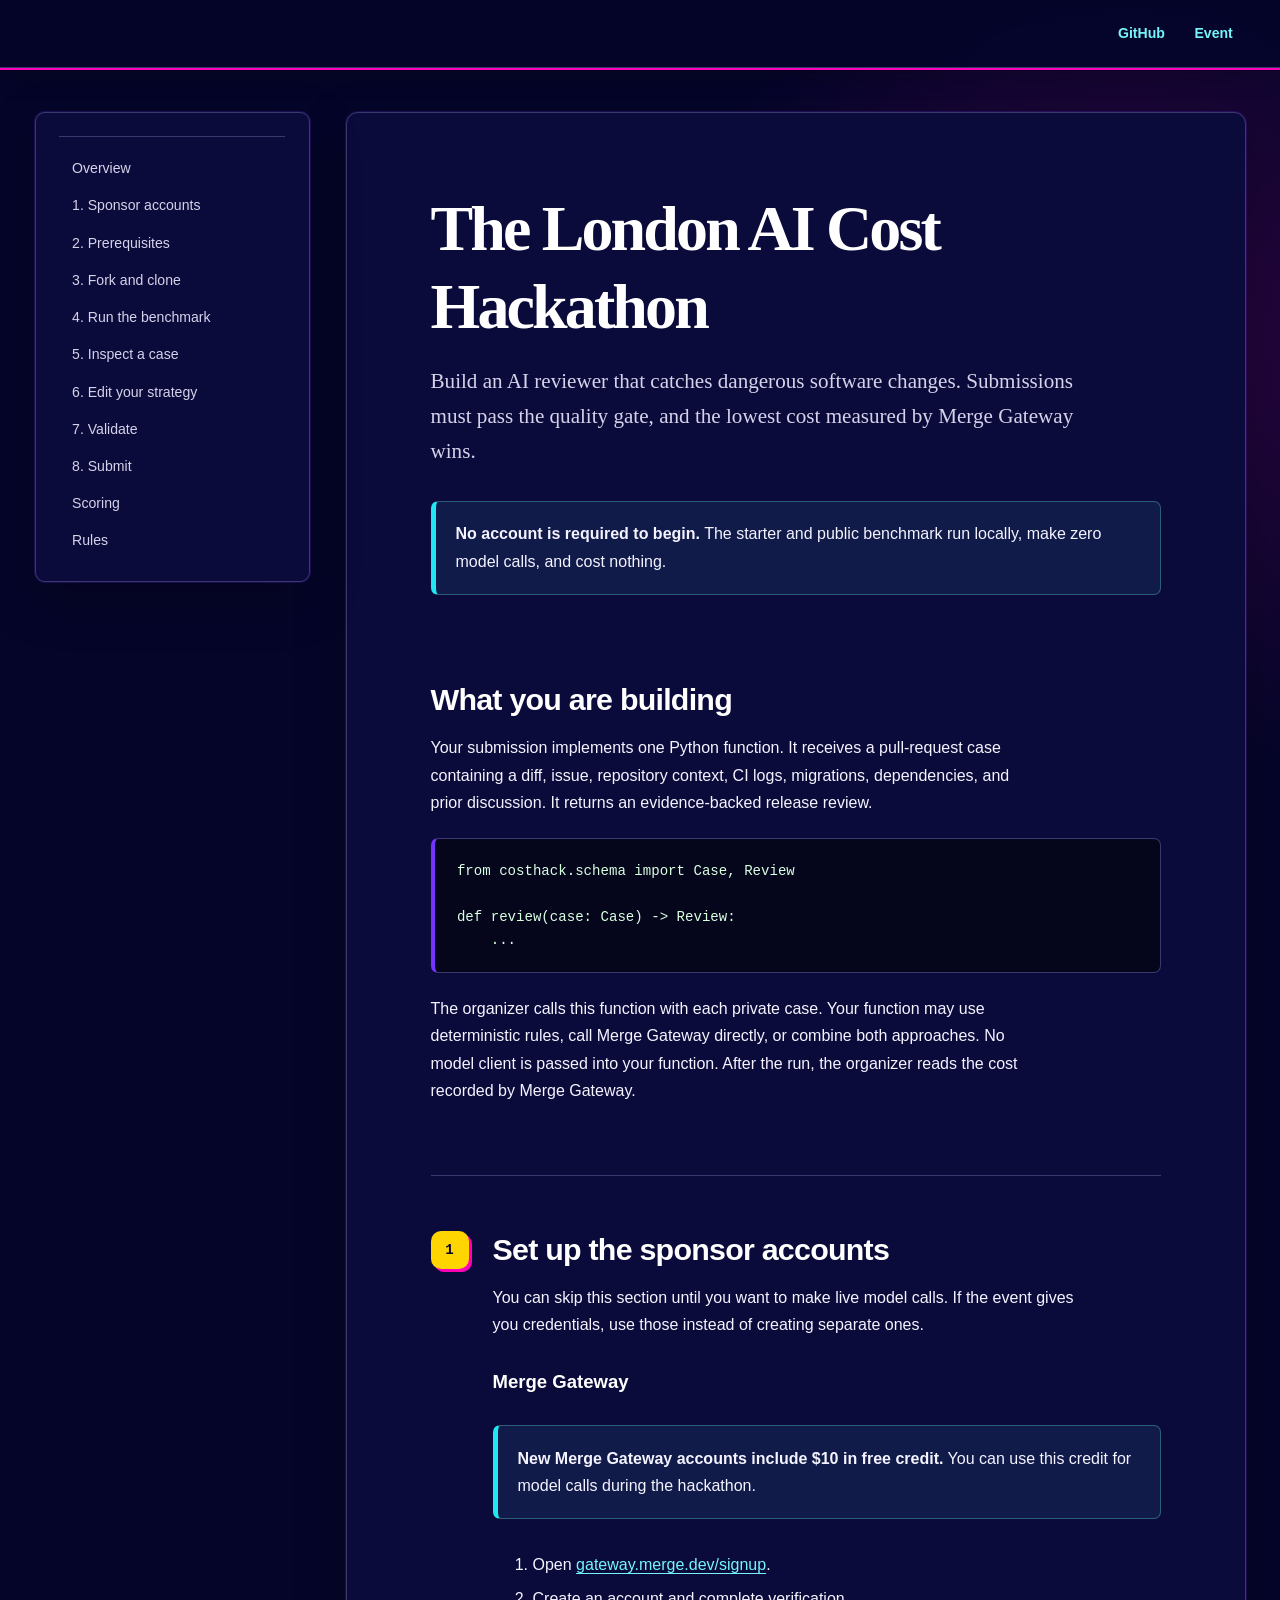
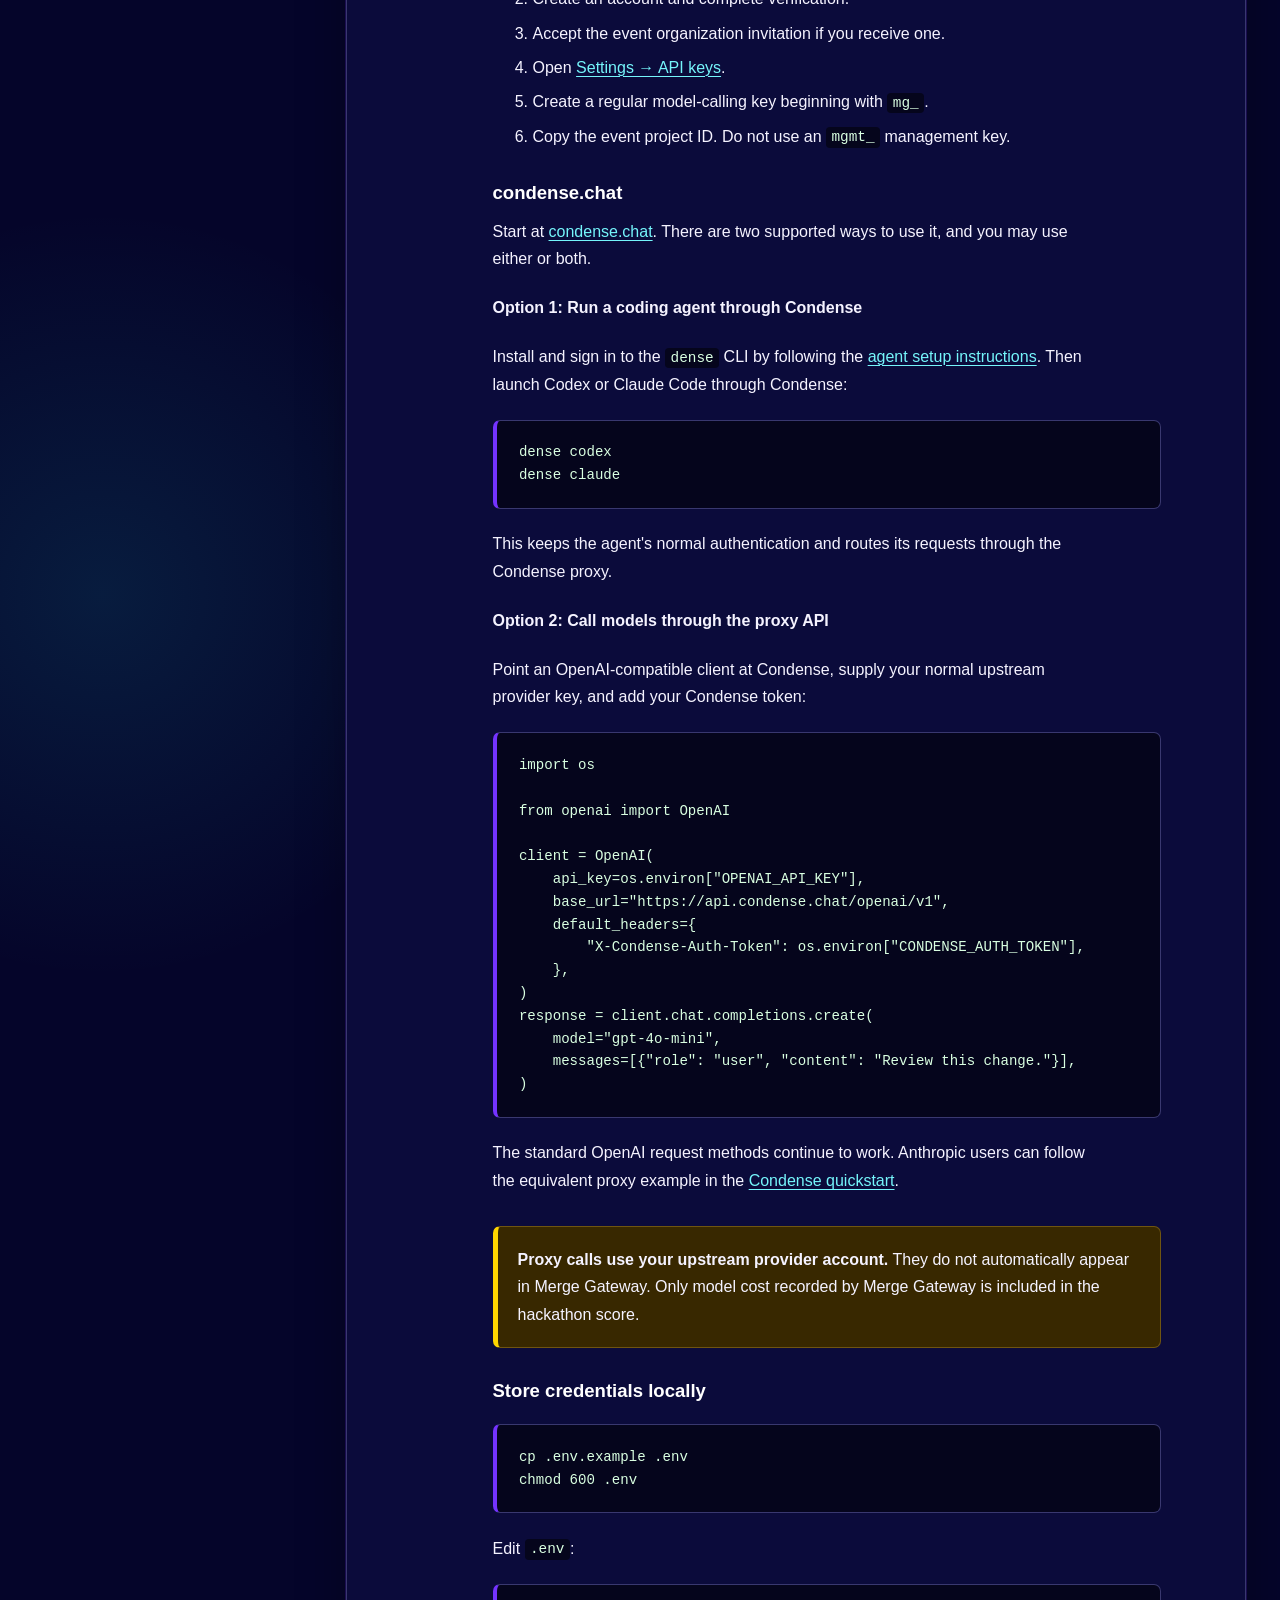
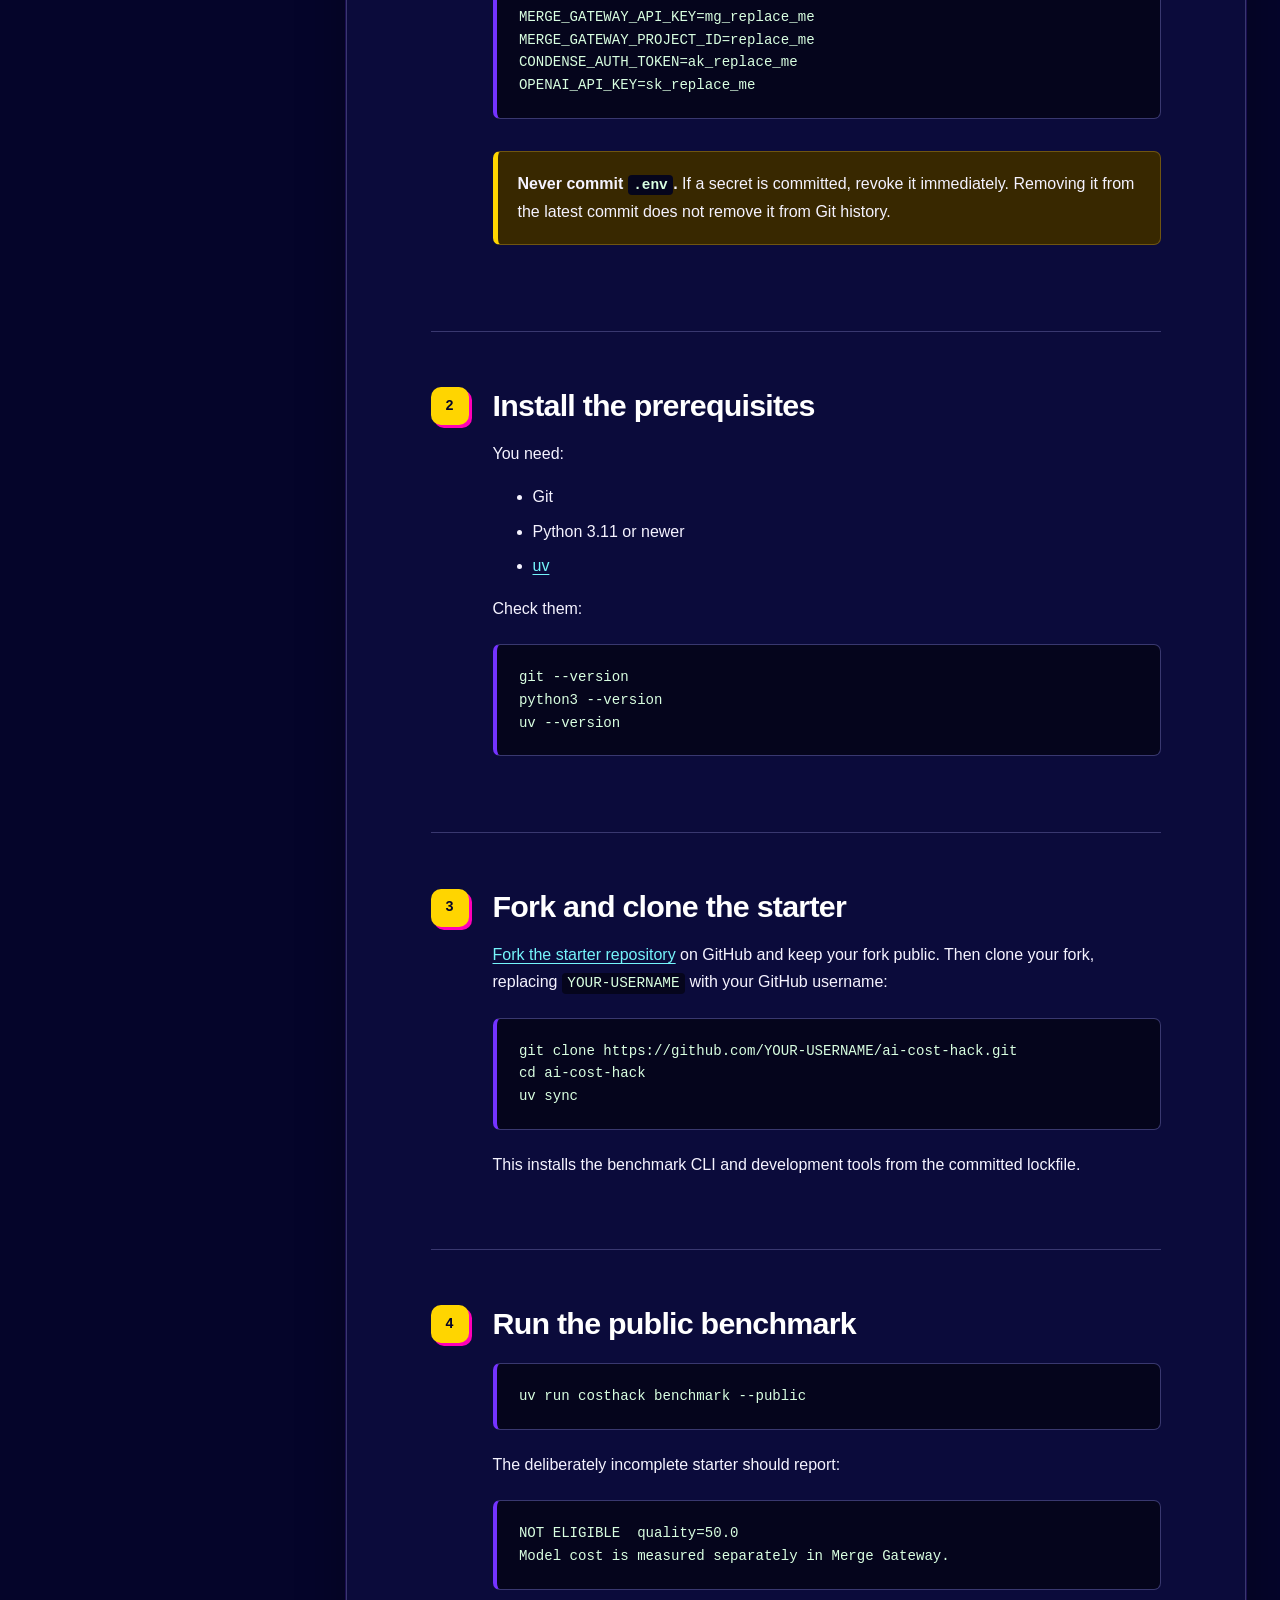
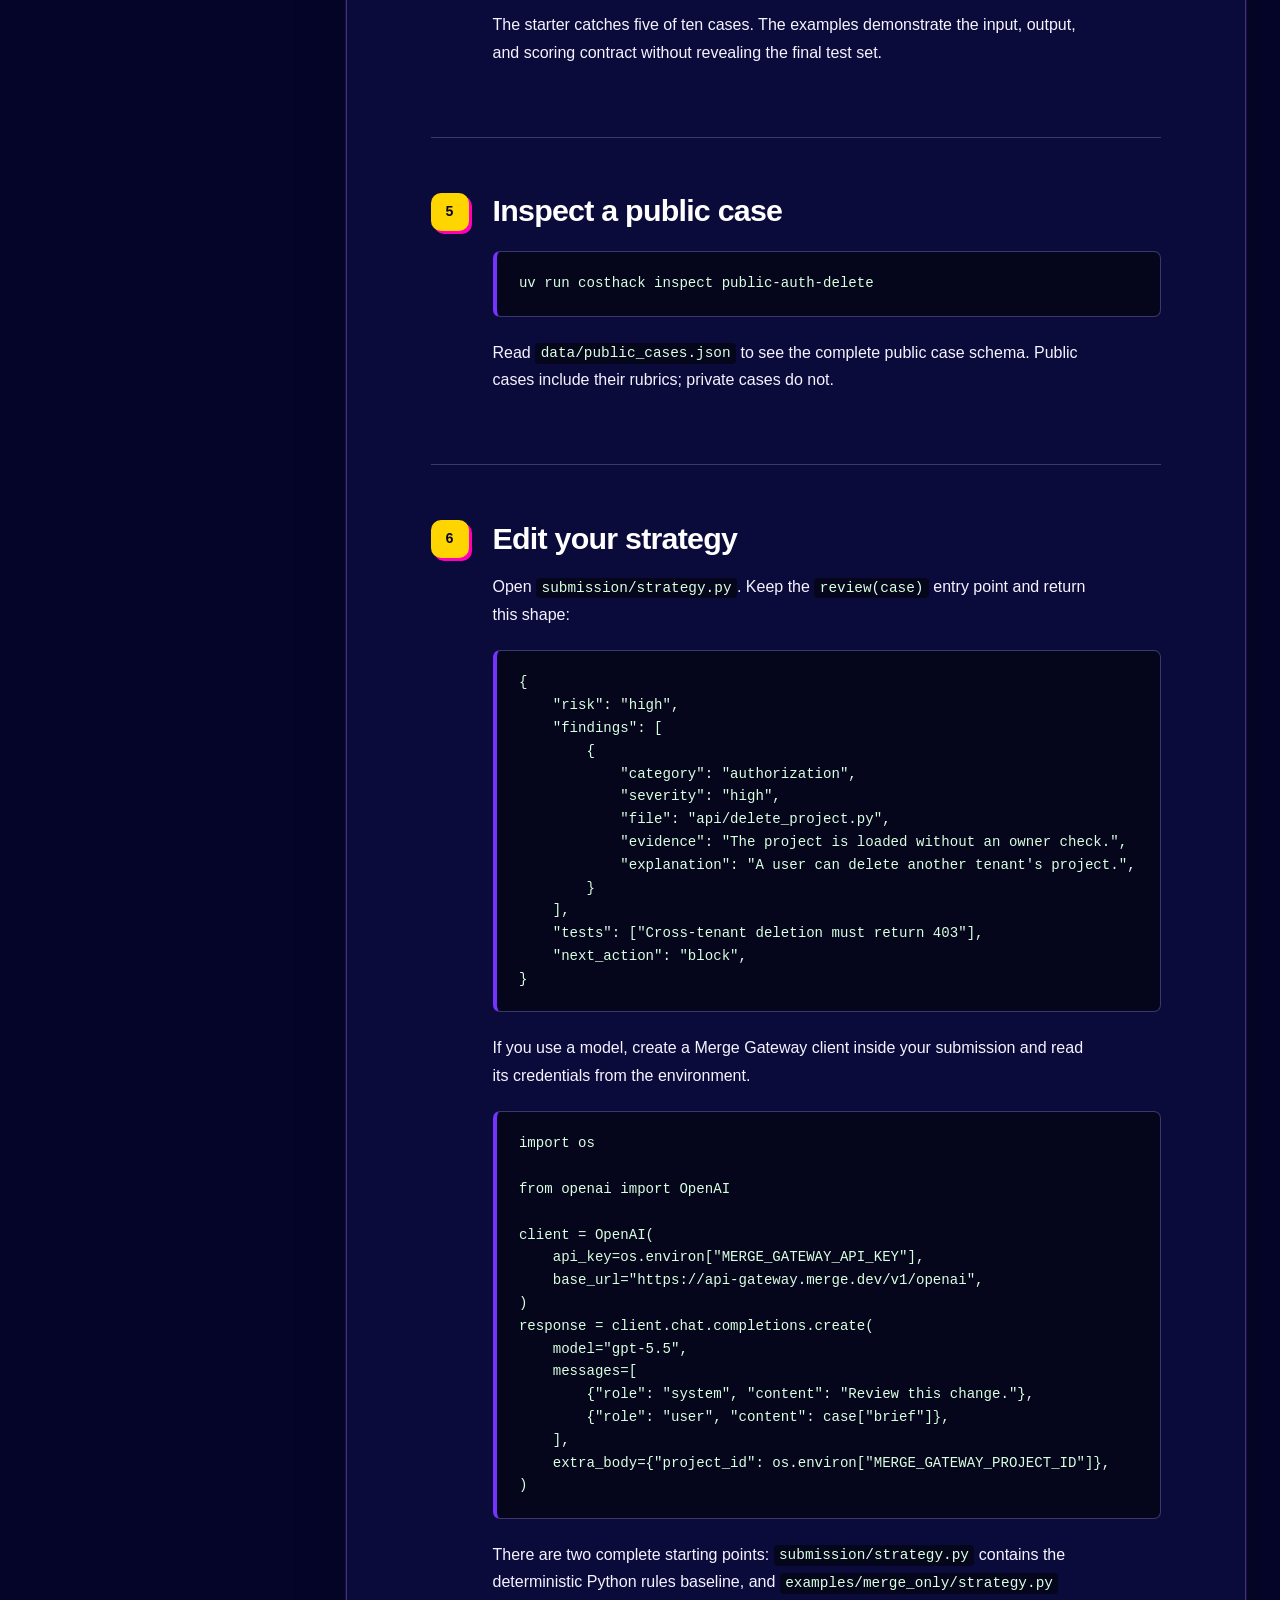
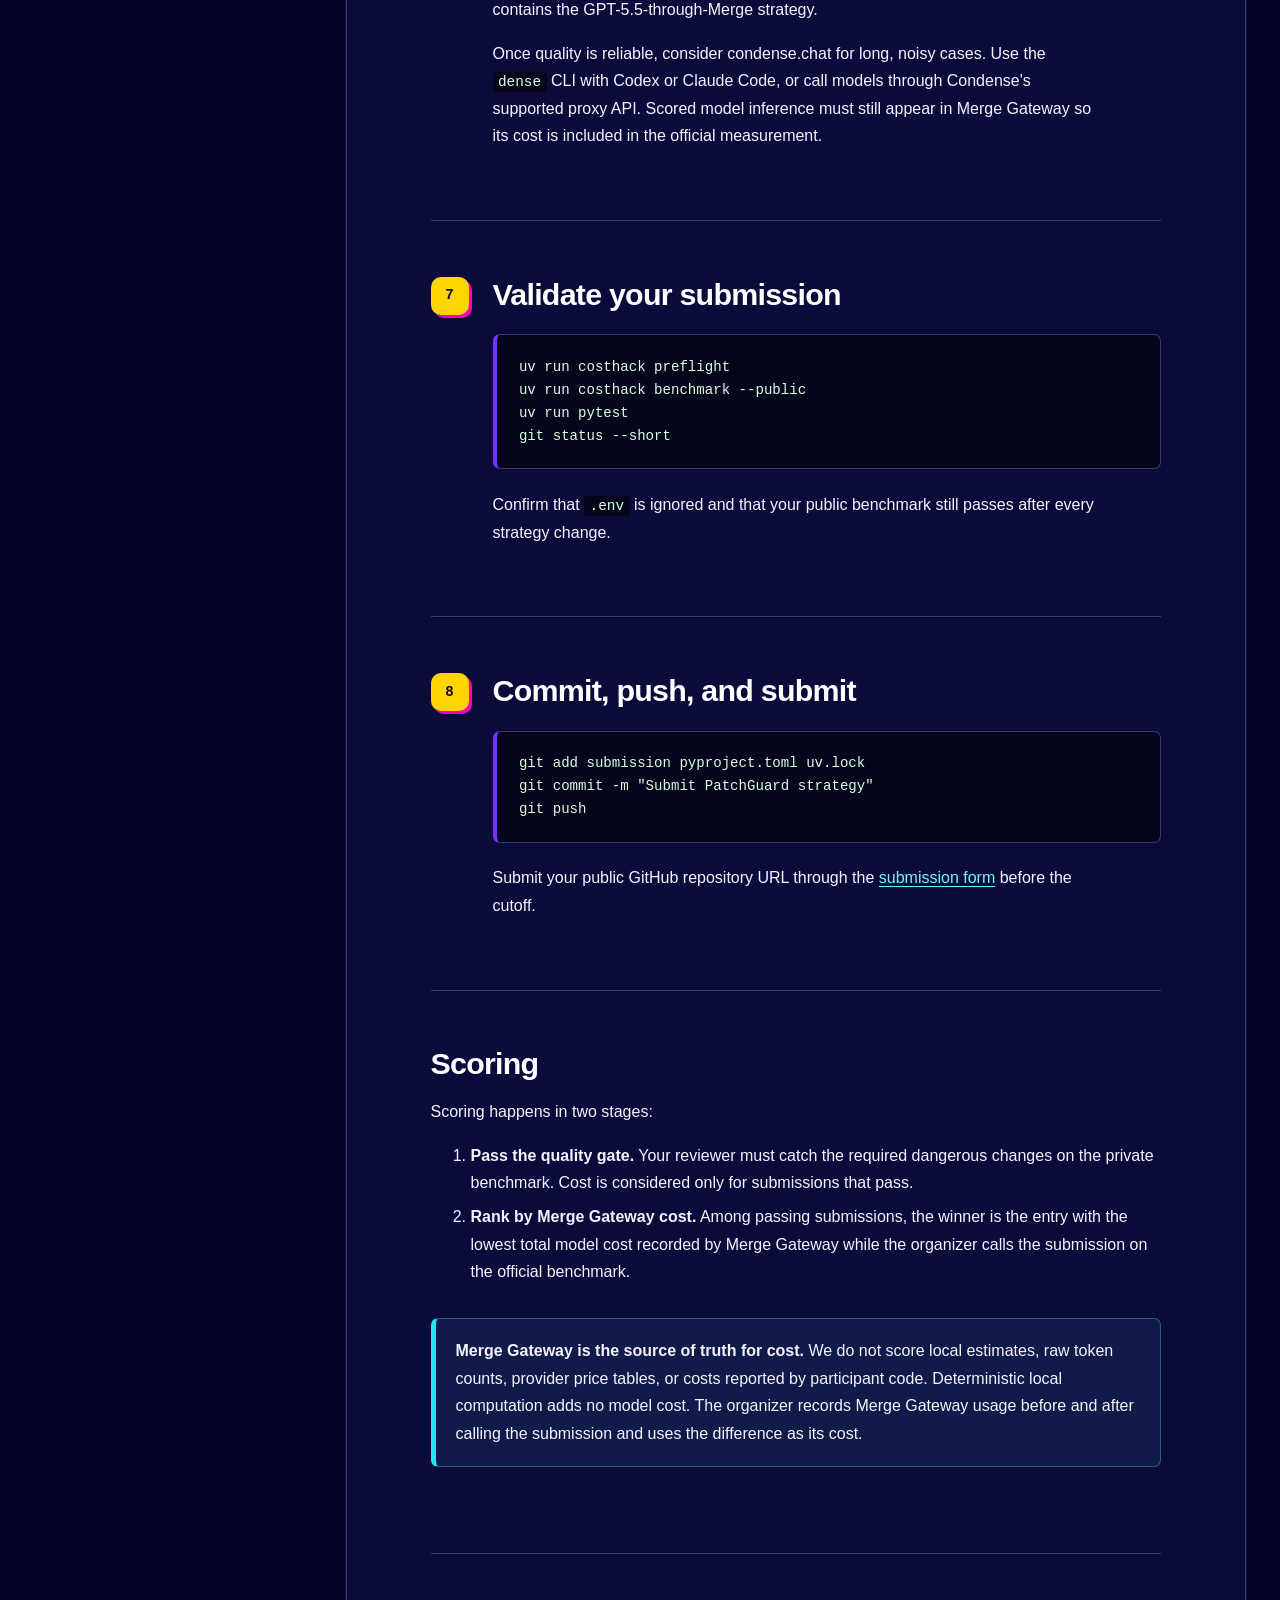
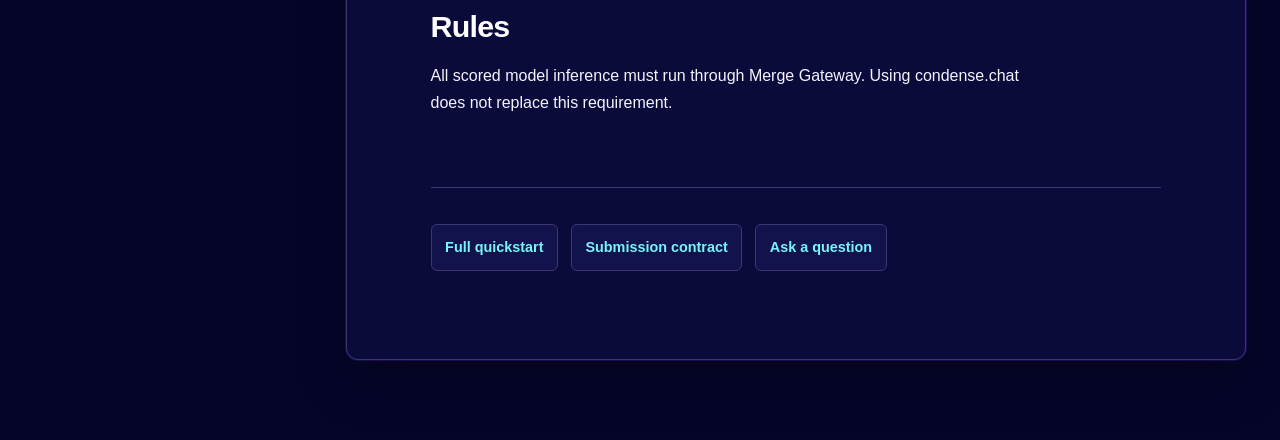
==== site/index.html @ 1b19334d "Document supported Condense proxy options" ====
<!doctype html>
<html lang="en">
  <head>
    <meta charset="utf-8" />
    <meta name="viewport" content="width=device-width, initial-scale=1" />
    <meta
      name="description"
      content="Instructions and scoring for the London AI Cost Hackathon."
    />
    <title>The London AI Cost Hackathon</title>
    <link rel="stylesheet" href="styles.css" />
  </head>
  <body>
    <a class="skip-link" href="#content">Skip to content</a>

    <header class="site-header">
      <nav aria-label="External links">
        <a href="https://github.com/kaashif/ai-cost-hack">GitHub</a>
        <a href="https://luma.com/i29x7bkv">Event</a>
      </nav>
    </header>

    <div class="docs-layout" id="top">
      <aside class="sidebar">
        <nav aria-label="Guide sections">
          <a href="#overview">Overview</a>
          <a href="#accounts">1. Sponsor accounts</a>
          <a href="#prerequisites">2. Prerequisites</a>
          <a href="#clone">3. Fork and clone</a>
          <a href="#benchmark">4. Run the benchmark</a>
          <a href="#inspect">5. Inspect a case</a>
          <a href="#strategy">6. Edit your strategy</a>
          <a href="#validate">7. Validate</a>
          <a href="#submit">8. Submit</a>
          <a href="#scoring">Scoring</a>
          <a href="#rules">Rules</a>
        </nav>
      </aside>

      <main id="content">
        <article>
          <h1>The London AI Cost Hackathon</h1>
          <p class="lead">
            Build an AI reviewer that catches dangerous software changes. Submissions
            must pass the quality gate, and the lowest cost measured by Merge Gateway
            wins.
          </p>

          <div class="note">
            <strong>No account is required to begin.</strong>
            The starter and public benchmark run locally, make zero model calls, and cost
            nothing.
          </div>

          <section id="overview">
            <h2>What you are building</h2>
            <p>
              Your submission implements one Python function. It receives a pull-request
              case containing a diff, issue, repository context, CI logs, migrations,
              dependencies, and prior discussion. It returns an evidence-backed release
              review.
            </p>
            <pre><code>from costhack.schema import Case, Review

def review(case: Case) -&gt; Review:
    ...</code></pre>
            <p>
              The organizer calls this function with each private case. Your function
              may use deterministic rules, call Merge Gateway directly, or combine both
              approaches. No model client is passed into your function. After the run,
              the organizer reads the cost recorded by Merge Gateway.
            </p>
          </section>

          <section id="accounts" class="step">
            <span class="step-number">1</span>
            <div>
              <h2>Set up the sponsor accounts</h2>
              <p>
                You can skip this section until you want to make live model calls. If the
                event gives you credentials, use those instead of creating separate ones.
              </p>

              <h3>Merge Gateway</h3>
              <div class="note">
                <strong>New Merge Gateway accounts include $10 in free credit.</strong>
                You can use this credit for model calls during the hackathon.
              </div>
              <ol>
                <li>
                  Open
                  <a href="https://gateway.merge.dev/signup">gateway.merge.dev/signup</a>.
                </li>
                <li>Create an account and complete verification.</li>
                <li>Accept the event organization invitation if you receive one.</li>
                <li>
                  Open
                  <a href="https://gateway.merge.dev/settings/api-keys"
                    >Settings → API keys</a
                  >.
                </li>
                <li>Create a regular model-calling key beginning with <code>mg_</code>.</li>
                <li>
                  Copy the event project ID. Do not use an <code>mgmt_</code> management
                  key.
                </li>
              </ol>

              <h3>condense.chat</h3>
              <p>
                Start at <a href="https://condense.chat/">condense.chat</a>. There are two
                supported ways to use it, and you may use either or both.
              </p>
              <h4>Option 1: Run a coding agent through Condense</h4>
              <p>
                Install and sign in to the <code>dense</code> CLI by following the
                <a href="https://condense.chat/docs/">agent setup instructions</a>. Then
                launch Codex or Claude Code through Condense:
              </p>
              <pre><code>dense codex
dense claude</code></pre>
              <p>
                This keeps the agent's normal authentication and routes its requests
                through the Condense proxy.
              </p>
              <h4>Option 2: Call models through the proxy API</h4>
              <p>
                Point an OpenAI-compatible client at Condense, supply your normal
                upstream provider key, and add your Condense token:
              </p>
              <pre><code>import os

from openai import OpenAI

client = OpenAI(
    api_key=os.environ["OPENAI_API_KEY"],
    base_url="https://api.condense.chat/openai/v1",
    default_headers={
        "X-Condense-Auth-Token": os.environ["CONDENSE_AUTH_TOKEN"],
    },
)
response = client.chat.completions.create(
    model="gpt-4o-mini",
    messages=[{"role": "user", "content": "Review this change."}],
)</code></pre>
              <p>
                The standard OpenAI request methods continue to work. Anthropic users can
                follow the equivalent proxy example in the
                <a href="https://condense.chat/docs/quickstart/">Condense quickstart</a>.
              </p>
              <div class="warning">
                <strong>Proxy calls use your upstream provider account.</strong>
                They do not automatically appear in Merge Gateway. Only model cost
                recorded by Merge Gateway is included in the hackathon score.
              </div>

              <h3>Store credentials locally</h3>
              <pre><code>cp .env.example .env
chmod 600 .env</code></pre>
              <p>Edit <code>.env</code>:</p>
              <pre><code>MERGE_GATEWAY_API_KEY=mg_replace_me
MERGE_GATEWAY_PROJECT_ID=replace_me
CONDENSE_AUTH_TOKEN=ak_replace_me
OPENAI_API_KEY=sk_replace_me</code></pre>
              <div class="warning">
                <strong>Never commit <code>.env</code>.</strong>
                If a secret is committed, revoke it immediately. Removing it from the
                latest commit does not remove it from Git history.
              </div>
            </div>
          </section>

          <section id="prerequisites" class="step">
            <span class="step-number">2</span>
            <div>
              <h2>Install the prerequisites</h2>
              <p>You need:</p>
              <ul>
                <li>Git</li>
                <li>Python 3.11 or newer</li>
                <li><a href="https://docs.astral.sh/uv/">uv</a></li>
              </ul>
              <p>Check them:</p>
              <pre><code>git --version
python3 --version
uv --version</code></pre>
            </div>
          </section>

          <section id="clone" class="step">
            <span class="step-number">3</span>
            <div>
              <h2>Fork and clone the starter</h2>
              <p>
                <a href="https://github.com/kaashif/ai-cost-hack/fork"
                  >Fork the starter repository</a
                >
                on GitHub and keep your fork public. Then clone your fork, replacing
                <code>YOUR-USERNAME</code> with your GitHub username:
              </p>
              <pre><code>git clone https://github.com/YOUR-USERNAME/ai-cost-hack.git
cd ai-cost-hack
uv sync</code></pre>
              <p>
                This installs the benchmark CLI and development tools from the committed
                lockfile.
              </p>
            </div>
          </section>

          <section id="benchmark" class="step">
            <span class="step-number">4</span>
            <div>
              <h2>Run the public benchmark</h2>
              <pre><code>uv run costhack benchmark --public</code></pre>
              <p>The deliberately incomplete starter should report:</p>
              <pre><code>NOT ELIGIBLE  quality=50.0
Model cost is measured separately in Merge Gateway.</code></pre>
              <p>
                The starter catches five of ten cases. The examples demonstrate the
                input, output, and scoring contract without revealing the final test set.
              </p>
            </div>
          </section>

          <section id="inspect" class="step">
            <span class="step-number">5</span>
            <div>
              <h2>Inspect a public case</h2>
              <pre><code>uv run costhack inspect public-auth-delete</code></pre>
              <p>
                Read <code>data/public_cases.json</code> to see the complete public case
                schema. Public cases include their rubrics; private cases do not.
              </p>
            </div>
          </section>

          <section id="strategy" class="step">
            <span class="step-number">6</span>
            <div>
              <h2>Edit your strategy</h2>
              <p>
                Open <code>submission/strategy.py</code>. Keep the
                <code>review(case)</code> entry point and return this shape:
              </p>
              <pre><code>{
    "risk": "high",
    "findings": [
        {
            "category": "authorization",
            "severity": "high",
            "file": "api/delete_project.py",
            "evidence": "The project is loaded without an owner check.",
            "explanation": "A user can delete another tenant's project.",
        }
    ],
    "tests": ["Cross-tenant deletion must return 403"],
    "next_action": "block",
}</code></pre>
              <p>
                If you use a model, create a Merge Gateway client inside your submission
                and read its credentials from the environment.
              </p>
              <pre><code>import os

from openai import OpenAI

client = OpenAI(
    api_key=os.environ["MERGE_GATEWAY_API_KEY"],
    base_url="https://api-gateway.merge.dev/v1/openai",
)
response = client.chat.completions.create(
    model="gpt-5.5",
    messages=[
        {"role": "system", "content": "Review this change."},
        {"role": "user", "content": case["brief"]},
    ],
    extra_body={"project_id": os.environ["MERGE_GATEWAY_PROJECT_ID"]},
)</code></pre>
              <p>
                There are two complete starting points:
                <code>submission/strategy.py</code> contains the deterministic Python
                rules baseline, and <code>examples/merge_only/strategy.py</code> contains
                the GPT-5.5-through-Merge strategy.
              </p>
              <p>
                Once quality is reliable, consider condense.chat for long, noisy cases.
                Use the <code>dense</code> CLI with Codex or Claude Code, or call models
                through Condense's supported proxy API. Scored model inference must still
                appear in Merge Gateway so its cost is included in the official
                measurement.
              </p>
            </div>
          </section>

          <section id="validate" class="step">
            <span class="step-number">7</span>
            <div>
              <h2>Validate your submission</h2>
              <pre><code>uv run costhack preflight
uv run costhack benchmark --public
uv run pytest
git status --short</code></pre>
              <p>
                Confirm that <code>.env</code> is ignored and that your public benchmark
                still passes after every strategy change.
              </p>
            </div>
          </section>

          <section id="submit" class="step">
            <span class="step-number">8</span>
            <div>
              <h2>Commit, push, and submit</h2>
              <pre><code>git add submission pyproject.toml uv.lock
git commit -m "Submit PatchGuard strategy"
git push</code></pre>
              <p>
                Submit your public GitHub repository URL through the
                <a href="https://forms.gle/WFibQgZeckAAnwMFA">submission form</a>
                before the cutoff.
              </p>
            </div>
          </section>

          <section id="scoring">
            <h2>Scoring</h2>
            <p>Scoring happens in two stages:</p>
            <ol>
              <li>
                <strong>Pass the quality gate.</strong> Your reviewer must catch the
                required dangerous changes on the private benchmark. Cost is considered
                only for submissions that pass.
              </li>
              <li>
                <strong>Rank by Merge Gateway cost.</strong> Among passing submissions,
                the winner is the entry with the lowest total model cost recorded by
                Merge Gateway while the organizer calls the submission on the official
                benchmark.
              </li>
            </ol>
            <div class="note">
              <strong>Merge Gateway is the source of truth for cost.</strong>
              We do not score local estimates, raw token counts, provider price tables,
              or costs reported by participant code. Deterministic local computation
              adds no model cost. The organizer records Merge Gateway usage before and
              after calling the submission and uses the difference as its cost.
            </div>
          </section>

          <section id="rules">
            <h2>Rules</h2>
            <p>
              All scored model inference must run through Merge Gateway. Using
              condense.chat does not replace this requirement.
            </p>
          </section>

          <nav class="next-links" aria-label="Further documentation">
            <a href="https://github.com/kaashif/ai-cost-hack/blob/main/QUICKSTART.md">
              Full quickstart
            </a>
            <a
              href="https://github.com/kaashif/ai-cost-hack/blob/main/docs/submission-contract.md"
            >
              Submission contract
            </a>
            <a href="https://github.com/kaashif/ai-cost-hack/issues">Ask a question</a>
          </nav>
        </article>
      </main>
    </div>
  </body>
</html>
---- site/styles.css ----
:root {
  --canvas: #05052a;
  --surface: #0b0b3b;
  --surface-soft: #12124d;
  --text: #f5f3ff;
  --muted: #b7b3d0;
  --line: #39386f;
  --accent: #20e7f2;
  --accent-dark: #75f5fb;
  --accent-soft: #122f55;
  --code: #05051c;
  --note: #101b49;
  --note-line: #20e7f2;
  --warning: #382800;
  --warning-line: #ffd500;
  --yellow: #ffd500;
  --pink: #ff00b8;
  --purple: #7433ff;
  --shadow: 0 0 0 1px rgba(116, 51, 255, 0.2), 0 18px 50px rgba(0, 0, 0, 0.28);
}

* {
  box-sizing: border-box;
}

html {
  scroll-behavior: smooth;
}

body {
  margin: 0;
  color: var(--text);
  background:
    radial-gradient(circle at 88% 4%, rgba(255, 0, 184, 0.16), transparent 28rem),
    radial-gradient(circle at 8% 26%, rgba(32, 231, 242, 0.1), transparent 24rem),
    var(--canvas);
  font-family:
    Inter, ui-sans-serif, -apple-system, BlinkMacSystemFont, "Segoe UI", Helvetica, Arial,
    sans-serif;
  font-size: 16px;
  line-height: 1.72;
}

a {
  color: var(--accent-dark);
  text-decoration-thickness: 1px;
  text-underline-offset: 0.2em;
}

a:hover,
a:focus-visible {
  color: var(--accent);
}

code,
pre {
  font-family: "SFMono-Regular", Consolas, "Liberation Mono", Menlo, monospace;
}

code {
  padding: 0.14rem 0.34rem;
  color: #d9ffe1;
  background: var(--code);
  border-radius: 4px;
  font-size: 0.9em;
}

pre {
  max-width: 100%;
  margin: 1.35rem 0;
  padding: 1.3rem 1.4rem;
  overflow: auto;
  color: #d9ffe1;
  background: var(--code);
  border: 1px solid var(--line);
  border-left: 4px solid var(--purple);
  border-radius: 7px;
  font-size: 0.88rem;
  line-height: 1.62;
}

pre code {
  padding: 0;
  color: inherit;
  background: transparent;
  font-size: inherit;
}

h1,
h2,
h3 {
  color: white;
  line-height: 1.22;
  font-weight: 700;
}

h1 {
  margin: 0 0 1.15rem;
  font-family: Georgia, "Times New Roman", serif;
  font-size: clamp(2.7rem, 5vw, 4.15rem);
  letter-spacing: -0.045em;
}

h2 {
  margin: 0 0 1rem;
  font-size: clamp(1.55rem, 2.5vw, 1.9rem);
  letter-spacing: -0.025em;
}

h3 {
  margin: 2rem 0 0.75rem;
  font-size: 1.16rem;
}

p,
ul,
ol {
  margin-top: 0.8rem;
  margin-bottom: 1rem;
}

li + li {
  margin-top: 0.42rem;
}

.skip-link {
  position: fixed;
  top: -5rem;
  left: 1rem;
  z-index: 30;
  padding: 0.7rem 1rem;
  color: white;
  background: var(--purple);
  border-radius: 0 0 6px 6px;
}

.skip-link:focus {
  top: 0;
}

.site-header {
  position: sticky;
  top: 0;
  z-index: 20;
  display: flex;
  align-items: center;
  min-height: 68px;
  padding: 0 2.25rem;
  background: rgba(5, 5, 42, 0.94);
  border-bottom: 1px solid var(--line);
  box-shadow: 0 2px 0 var(--pink), 0 8px 24px rgba(0, 0, 0, 0.24);
  backdrop-filter: blur(12px);
}

.site-header nav {
  display: flex;
  gap: 0.45rem;
  margin-left: auto;
}

.site-header nav a {
  padding: 0.45rem 0.7rem;
  border-radius: 6px;
  font-size: 0.88rem;
  font-weight: 600;
  text-decoration: none;
}

.site-header nav a:hover,
.site-header nav a:focus-visible {
  background: var(--accent-soft);
}

.docs-layout {
  display: grid;
  grid-template-columns: 275px minmax(0, 900px);
  justify-content: center;
  align-items: start;
  gap: 2.25rem;
  width: min(100% - 4rem, 1280px);
  margin: 0 auto;
  padding: 2.75rem 0 5rem;
}

.sidebar {
  position: sticky;
  top: 96px;
  padding: 1.45rem;
  overflow: hidden;
  background: var(--surface);
  border: 1px solid var(--line);
  border-radius: 10px;
  box-shadow: var(--shadow);
}

.sidebar nav {
  display: grid;
  gap: 0.18rem;
  padding-top: 0.9rem;
  border-top: 1px solid var(--line);
}

.sidebar nav a {
  padding: 0.48rem 0.65rem;
  color: #d6d2eb;
  border-left: 3px solid transparent;
  border-radius: 0 5px 5px 0;
  font-size: 0.88rem;
  line-height: 1.35;
  text-decoration: none;
}

.sidebar nav a:hover,
.sidebar nav a:focus-visible {
  color: white;
  background: var(--accent-soft);
  border-left-color: var(--accent);
}

main {
  min-width: 0;
}

article {
  width: 100%;
  padding: clamp(2.5rem, 6vw, 5rem) clamp(1.75rem, 7vw, 5.25rem) 5.5rem;
  background: var(--surface);
  border: 1px solid var(--line);
  border-radius: 12px;
  box-shadow: var(--shadow);
}

article > p,
article > section > p,
.step > div > p {
  max-width: 68ch;
}

.lead {
  max-width: 62ch;
  margin-bottom: 2rem;
  color: #d6d2eb;
  font-family: Georgia, "Times New Roman", serif;
  font-size: clamp(1.15rem, 2vw, 1.32rem);
  line-height: 1.65;
}

.note,
.warning {
  margin: 2rem 0;
  padding: 1.15rem 1.25rem;
  border: 1px solid;
  border-left-width: 5px;
  border-radius: 7px;
}

.note {
  background: var(--note);
  border-color: #2d5e79;
  border-left-color: var(--note-line);
}

.warning {
  background: var(--warning);
  border-color: #6f5510;
  border-left-color: var(--warning-line);
}

section {
  scroll-margin-top: 96px;
  padding: 3.4rem 0;
  border-bottom: 1px solid var(--line);
}

.step {
  display: grid;
  grid-template-columns: 42px minmax(0, 1fr);
  gap: 1.25rem;
}

.step-number {
  display: grid;
  place-items: center;
  width: 38px;
  height: 38px;
  margin-top: 0.05rem;
  color: var(--canvas);
  background: var(--yellow);
  border-radius: 10px;
  font-family: "SFMono-Regular", Consolas, monospace;
  font-size: 0.88rem;
  font-weight: 800;
  box-shadow: 3px 3px 0 var(--pink);
}

.next-links {
  display: flex;
  flex-wrap: wrap;
  gap: 0.8rem;
  padding-top: 2.25rem;
}

.next-links a {
  padding: 0.62rem 0.85rem;
  background: var(--surface-soft);
  border: 1px solid var(--line);
  border-radius: 6px;
  font-size: 0.9rem;
  font-weight: 700;
  text-decoration: none;
}

.next-links a:hover,
.next-links a:focus-visible {
  background: var(--accent-soft);
  border-color: var(--accent);
}

@media (max-width: 900px) {
  .site-header {
    position: static;
    padding: 0 1.25rem;
  }

  .docs-layout {
    display: block;
    width: min(100% - 2rem, 760px);
    padding-top: 1.5rem;
  }

  .sidebar {
    position: static;
    margin-bottom: 1.25rem;
  }

  .sidebar nav {
    grid-template-columns: repeat(2, minmax(0, 1fr));
    gap: 0.25rem 0.75rem;
  }

  article {
    padding-inline: clamp(1.25rem, 7vw, 3.5rem);
  }

  section {
    scroll-margin-top: 16px;
  }
}

@media (max-width: 520px) {
  body {
    font-size: 15px;
  }

  .site-header {
    min-height: 62px;
    padding: 0 1rem;
  }

  .site-header nav {
    gap: 0.1rem;
  }

  .site-header nav a {
    padding-inline: 0.45rem;
  }

  .docs-layout {
    width: min(100% - 1.25rem, 760px);
    padding-top: 0.65rem;
  }

  .sidebar {
    padding: 1.15rem;
    border-radius: 8px;
  }

  .sidebar nav {
    grid-template-columns: 1fr;
    gap: 0.1rem;
  }

  .sidebar nav a {
    padding-block: 0.42rem;
  }

  article {
    padding: 2.4rem 1.35rem 4rem;
    border-radius: 8px;
  }

  h1 {
    font-size: 2.65rem;
  }

  .step {
    grid-template-columns: 34px minmax(0, 1fr);
    gap: 0.8rem;
  }

  .step-number {
    width: 31px;
    height: 31px;
    border-radius: 8px;
    font-size: 0.78rem;
  }

  section {
    padding: 2.75rem 0;
  }

  pre {
    padding: 1rem;
    font-size: 0.78rem;
  }
}

@media (prefers-reduced-motion: reduce) {
  html {
    scroll-behavior: auto;
  }
}
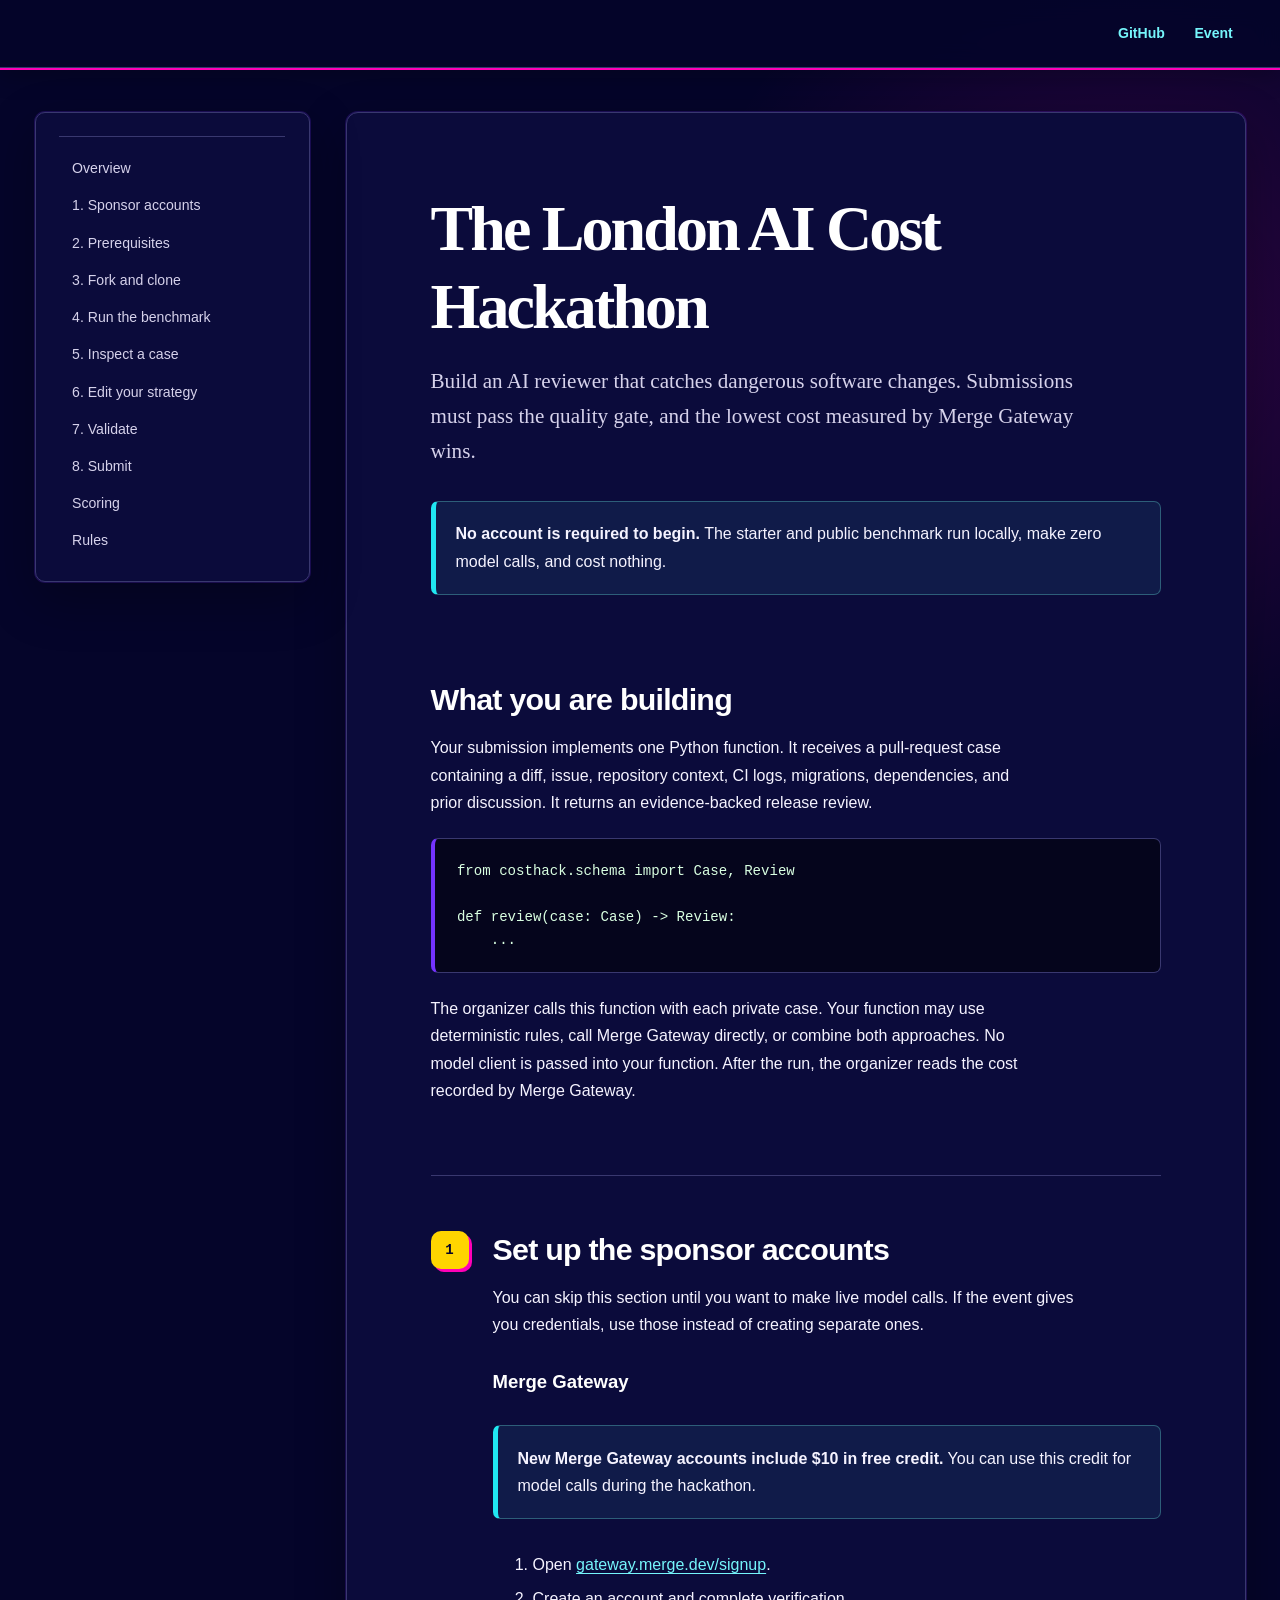
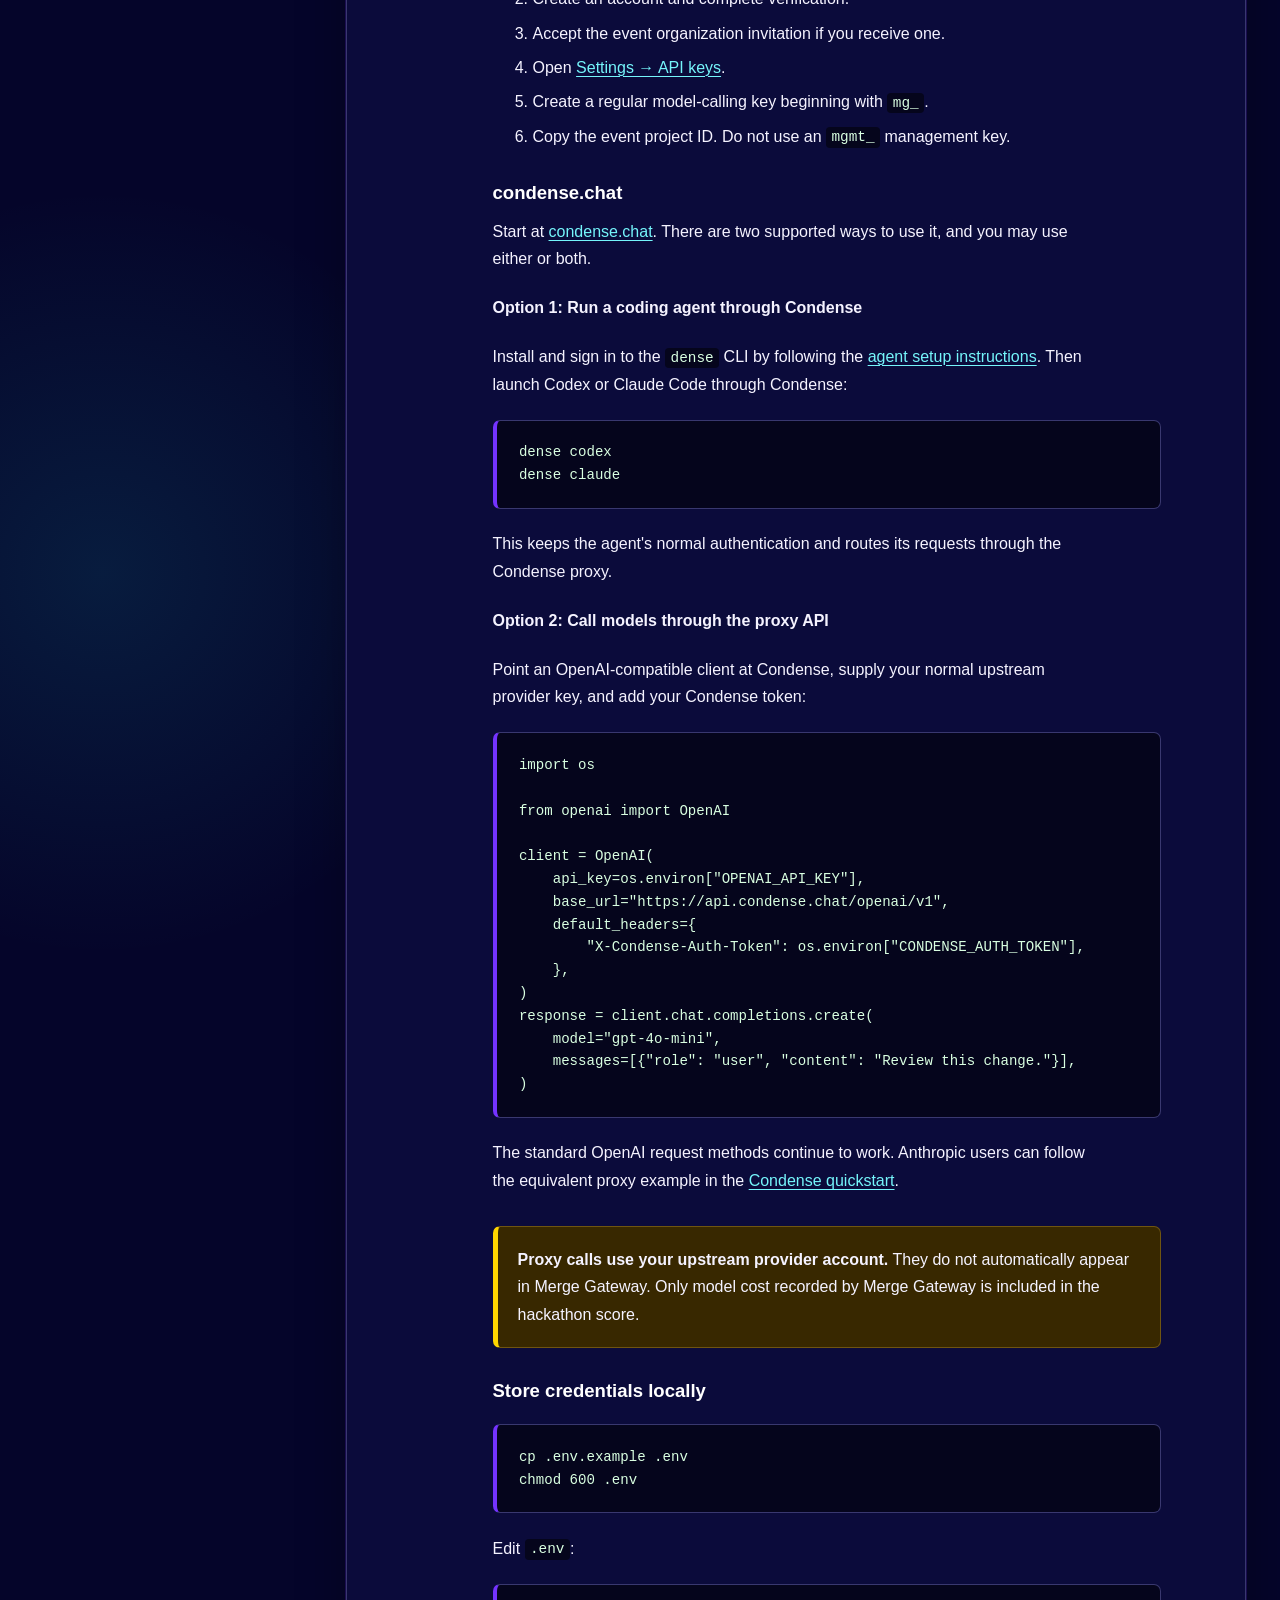
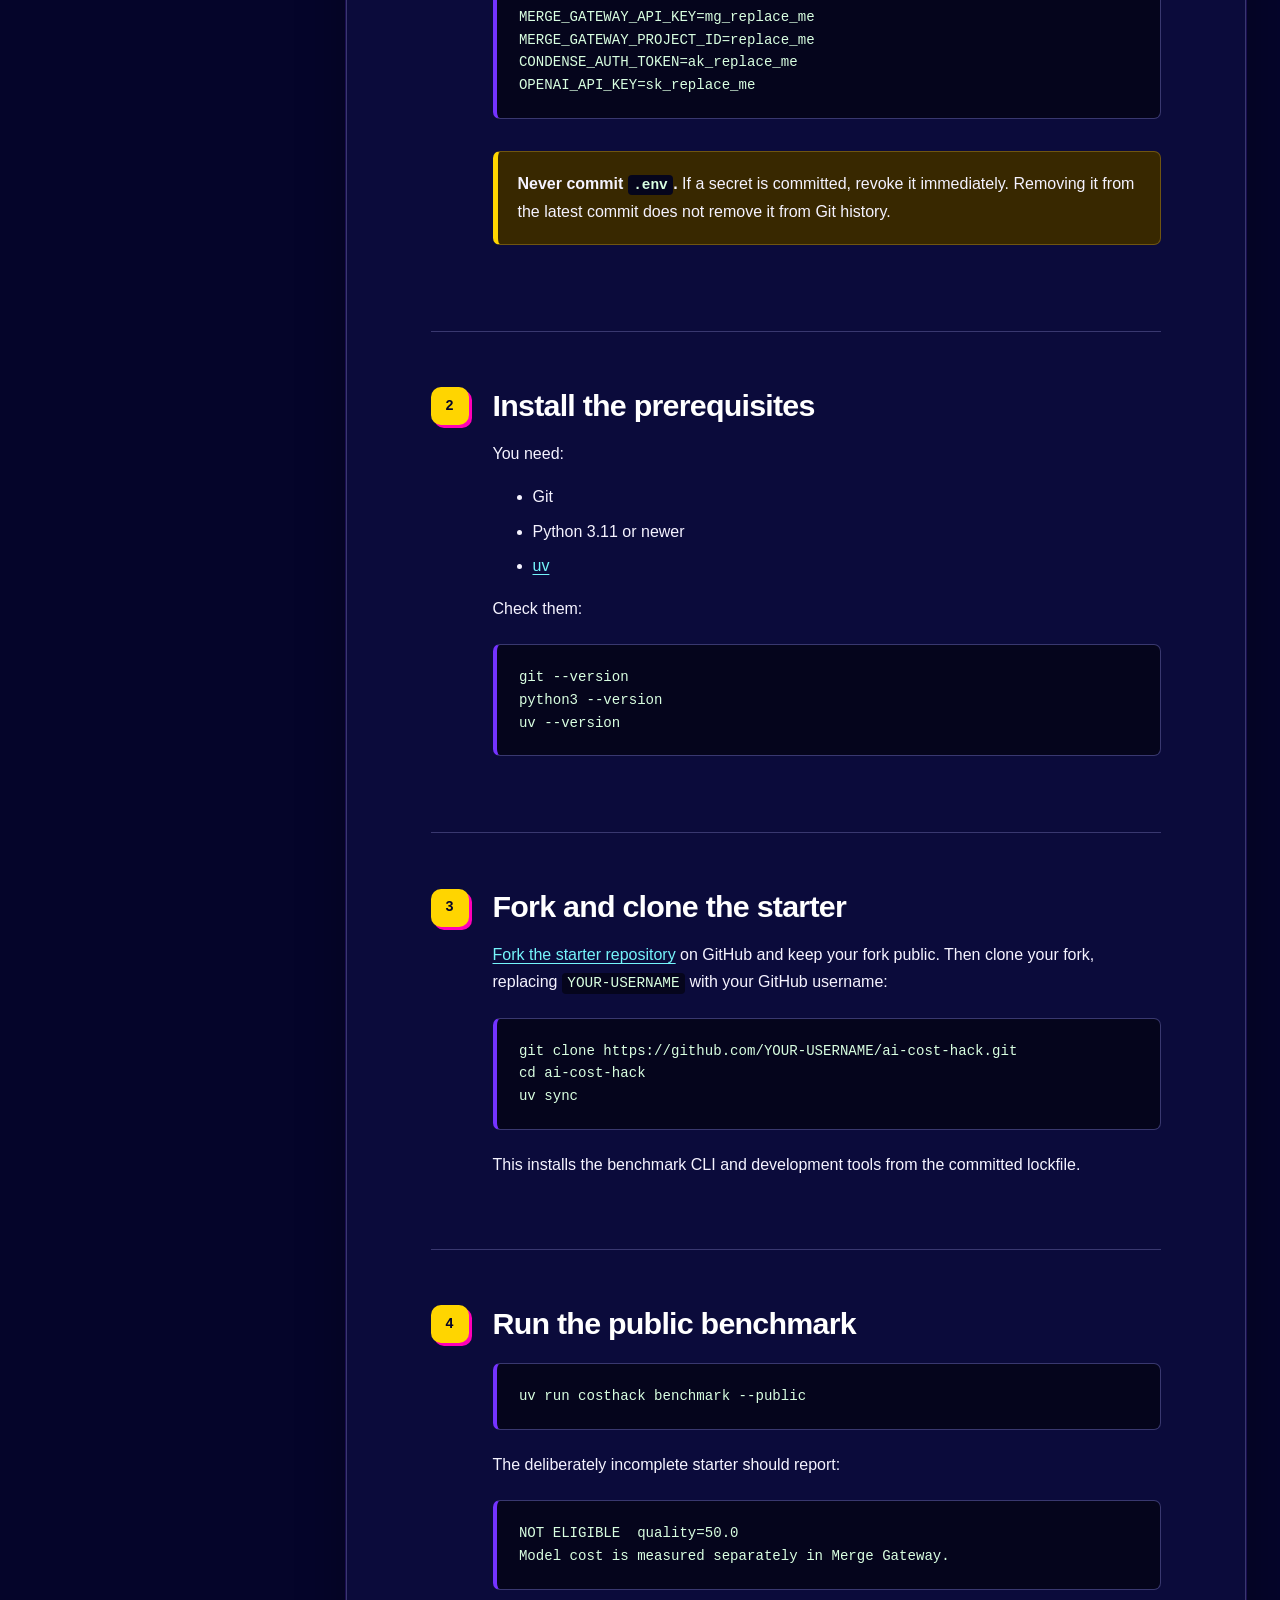
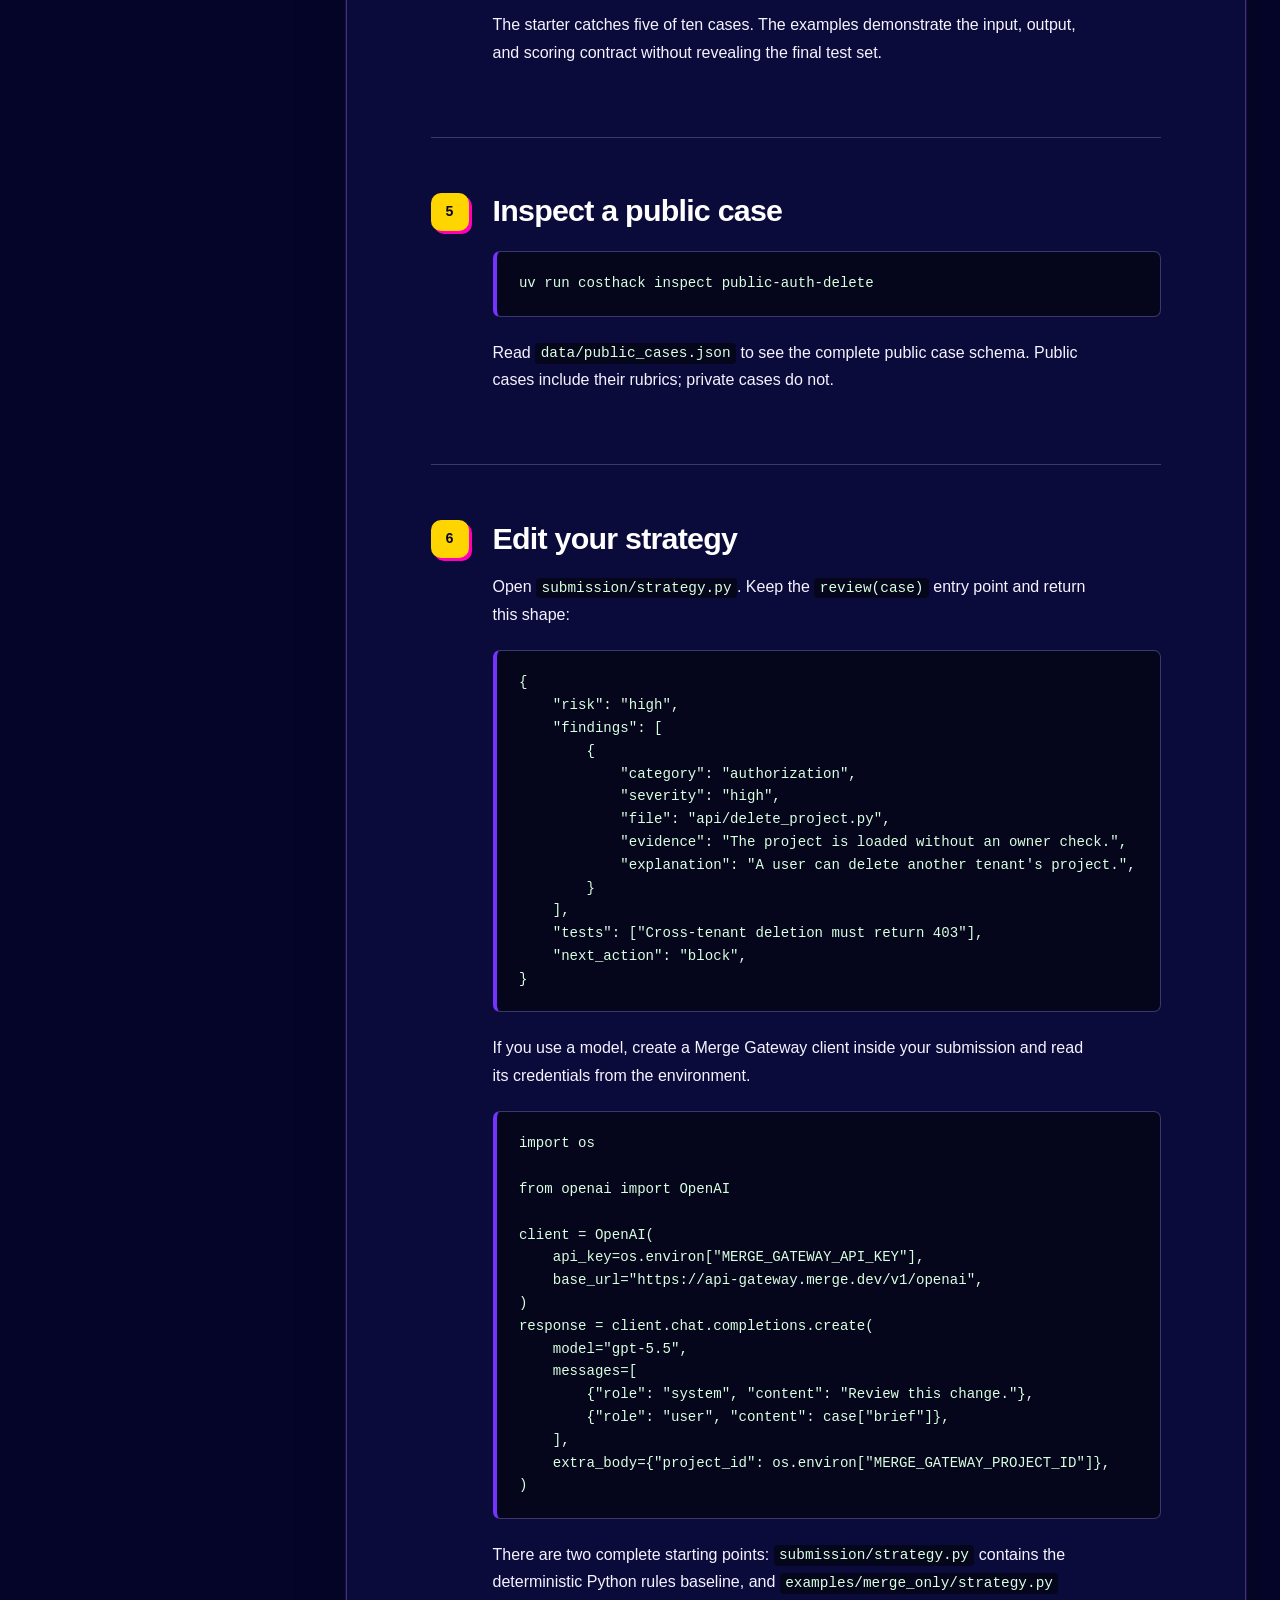
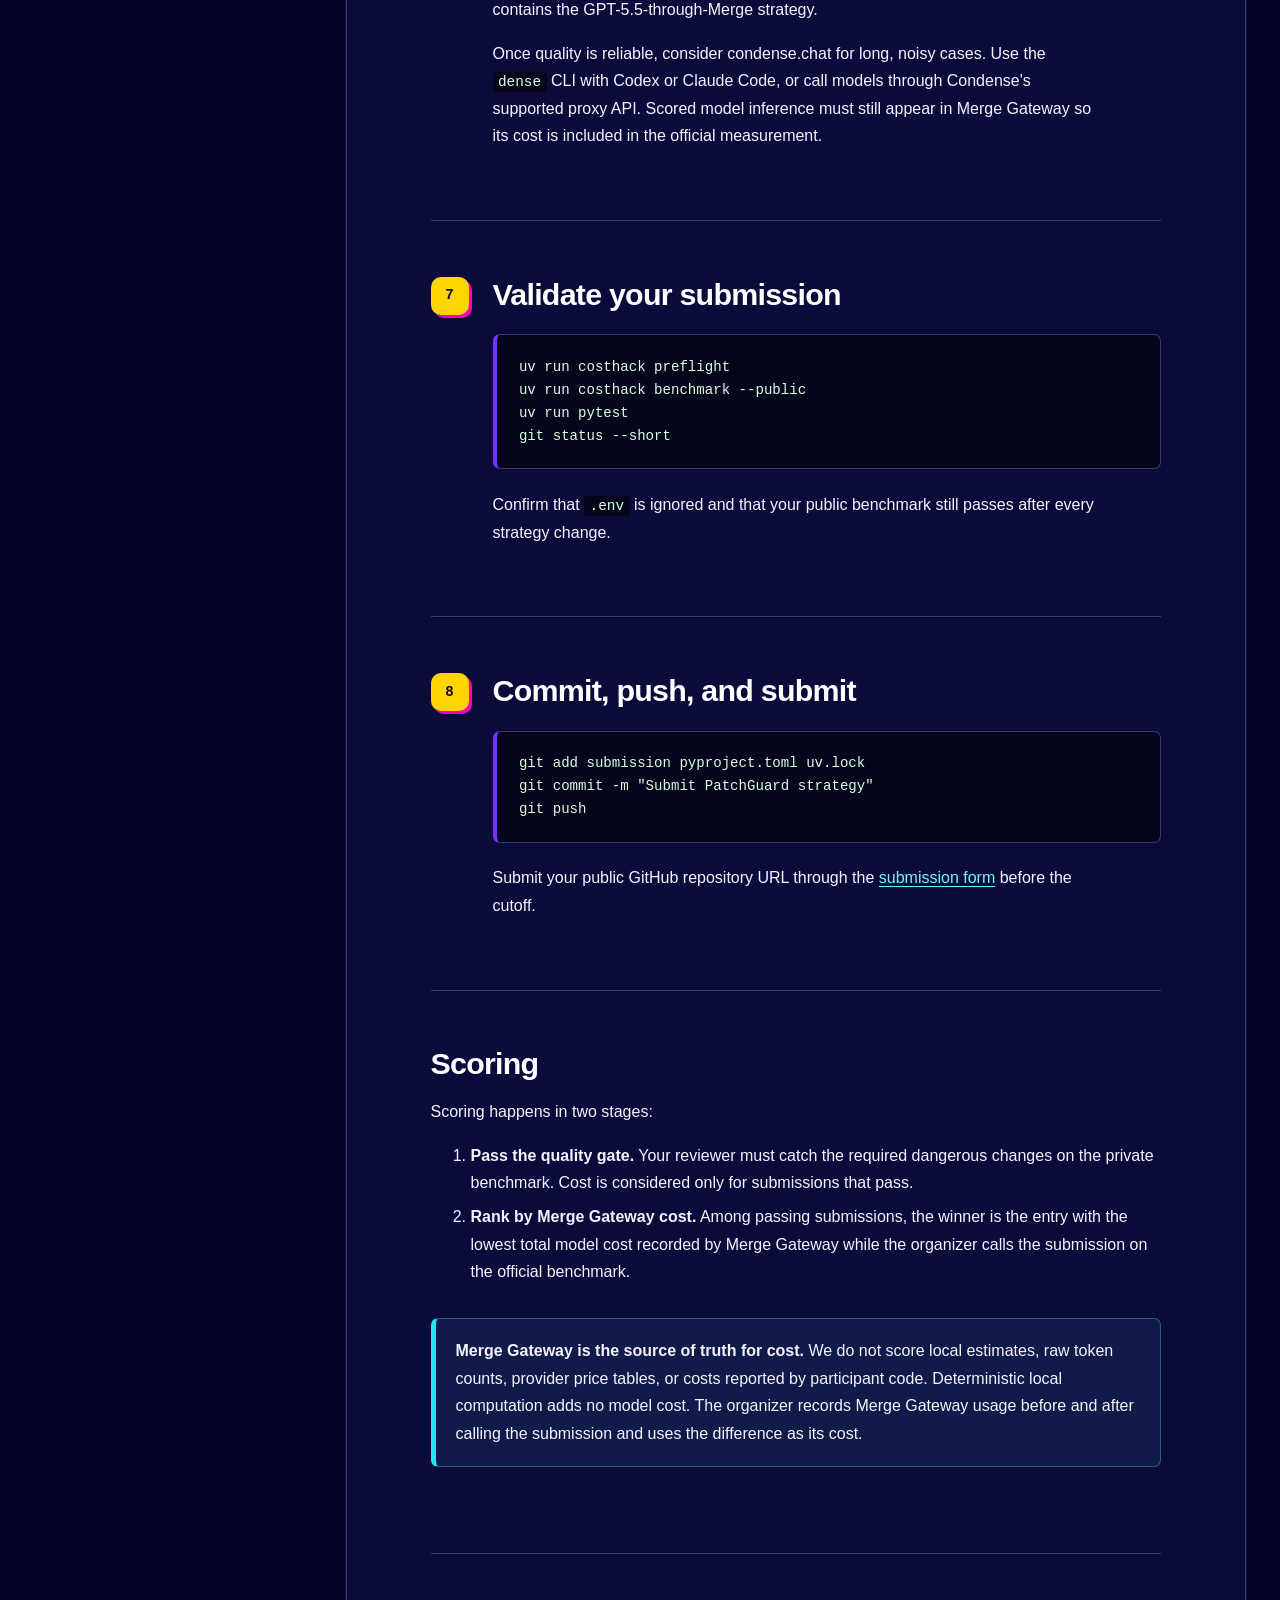
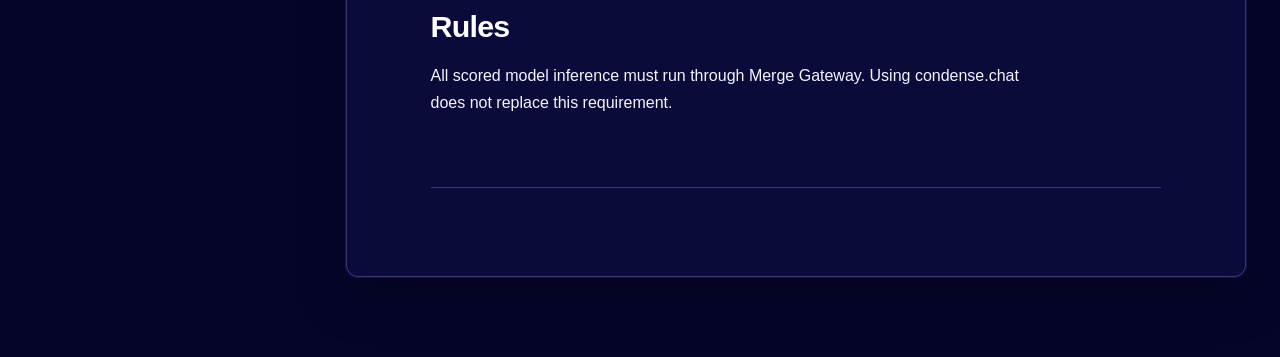
==== commit 3187e1dd: "Remove footer documentation buttons" ====
--- a/site/index.html
+++ b/site/index.html
@@ -355,18 +355,6 @@
               condense.chat does not replace this requirement.
             </p>
           </section>
-
-          <nav class="next-links" aria-label="Further documentation">
-            <a href="https://github.com/kaashif/ai-cost-hack/blob/main/QUICKSTART.md">
-              Full quickstart
-            </a>
-            <a
-              href="https://github.com/kaashif/ai-cost-hack/blob/main/docs/submission-contract.md"
-            >
-              Submission contract
-            </a>
-            <a href="https://github.com/kaashif/ai-cost-hack/issues">Ask a question</a>
-          </nav>
         </article>
       </main>
     </div>
--- a/site/styles.css
+++ b/site/styles.css
@@ -293,29 +293,6 @@
   box-shadow: 3px 3px 0 var(--pink);
 }
 
-.next-links {
-  display: flex;
-  flex-wrap: wrap;
-  gap: 0.8rem;
-  padding-top: 2.25rem;
-}
-
-.next-links a {
-  padding: 0.62rem 0.85rem;
-  background: var(--surface-soft);
-  border: 1px solid var(--line);
-  border-radius: 6px;
-  font-size: 0.9rem;
-  font-weight: 700;
-  text-decoration: none;
-}
-
-.next-links a:hover,
-.next-links a:focus-visible {
-  background: var(--accent-soft);
-  border-color: var(--accent);
-}
-
 @media (max-width: 900px) {
   .site-header {
     position: static;
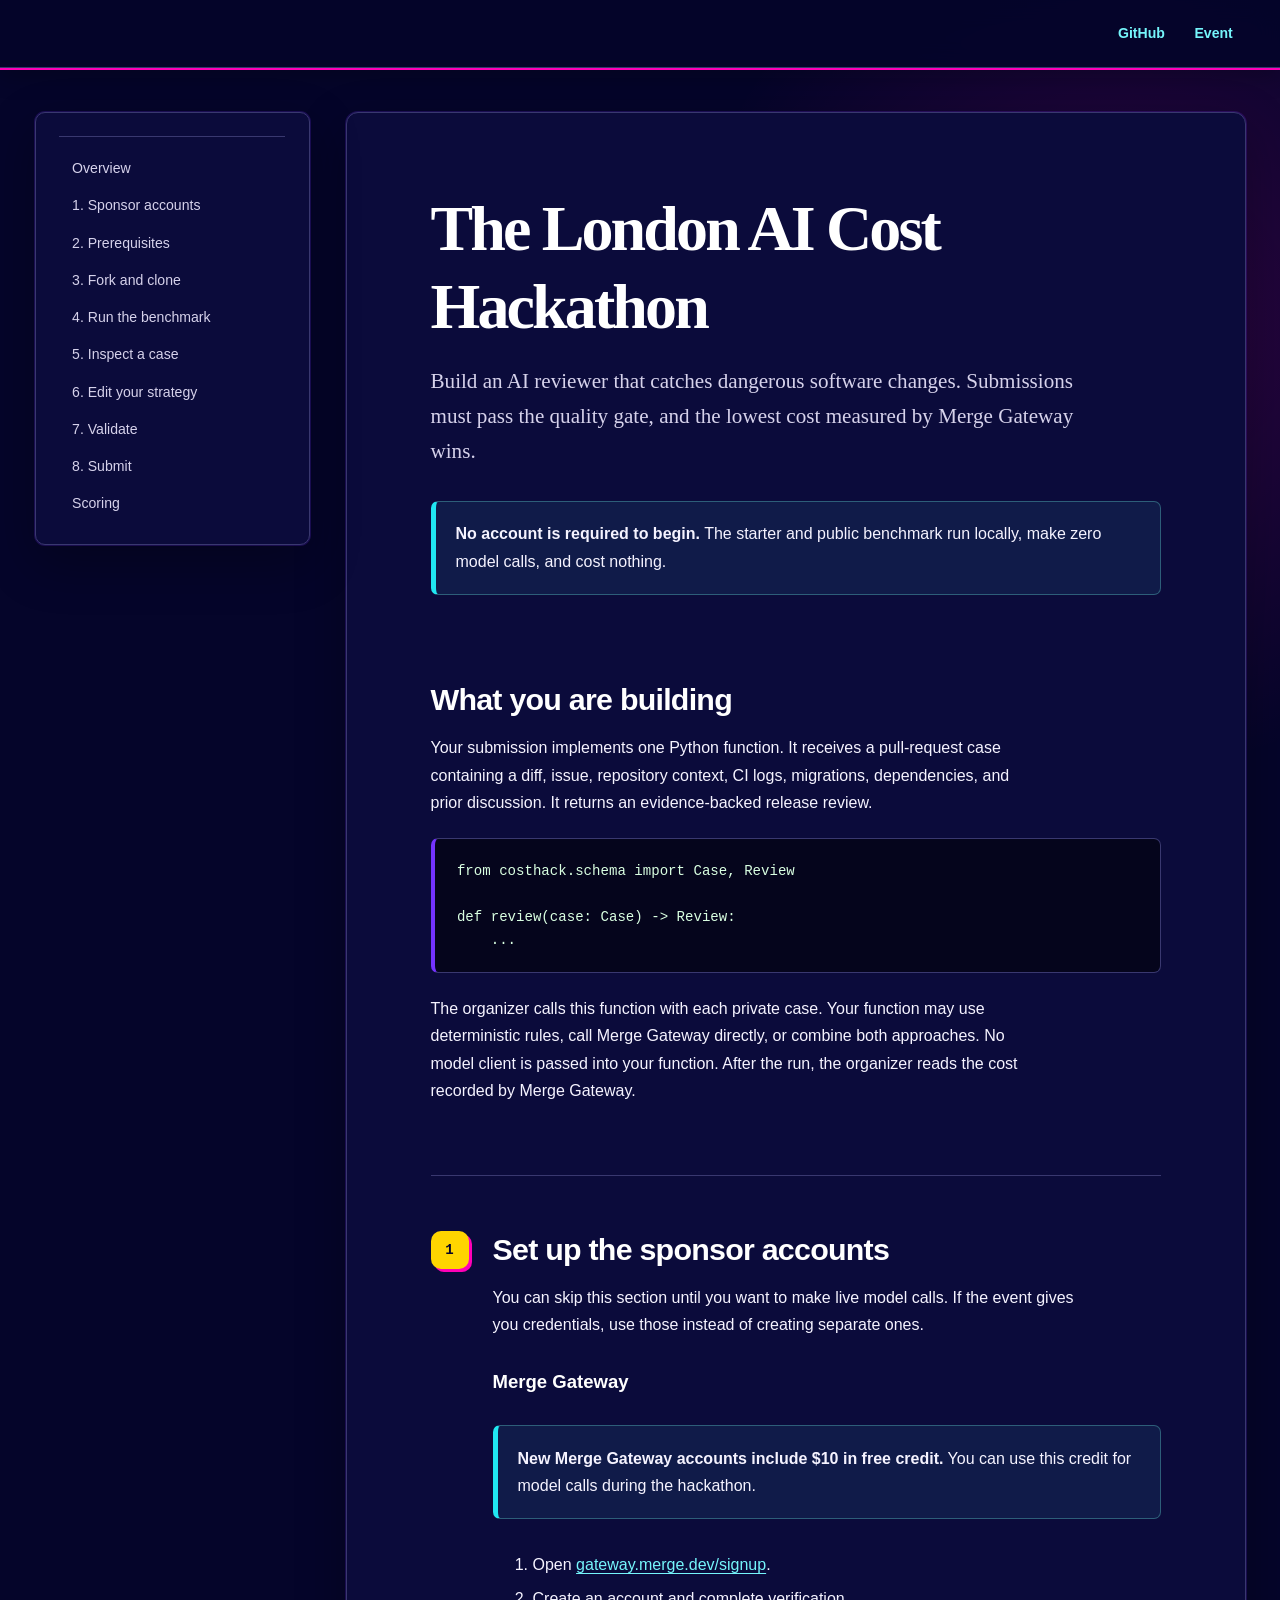
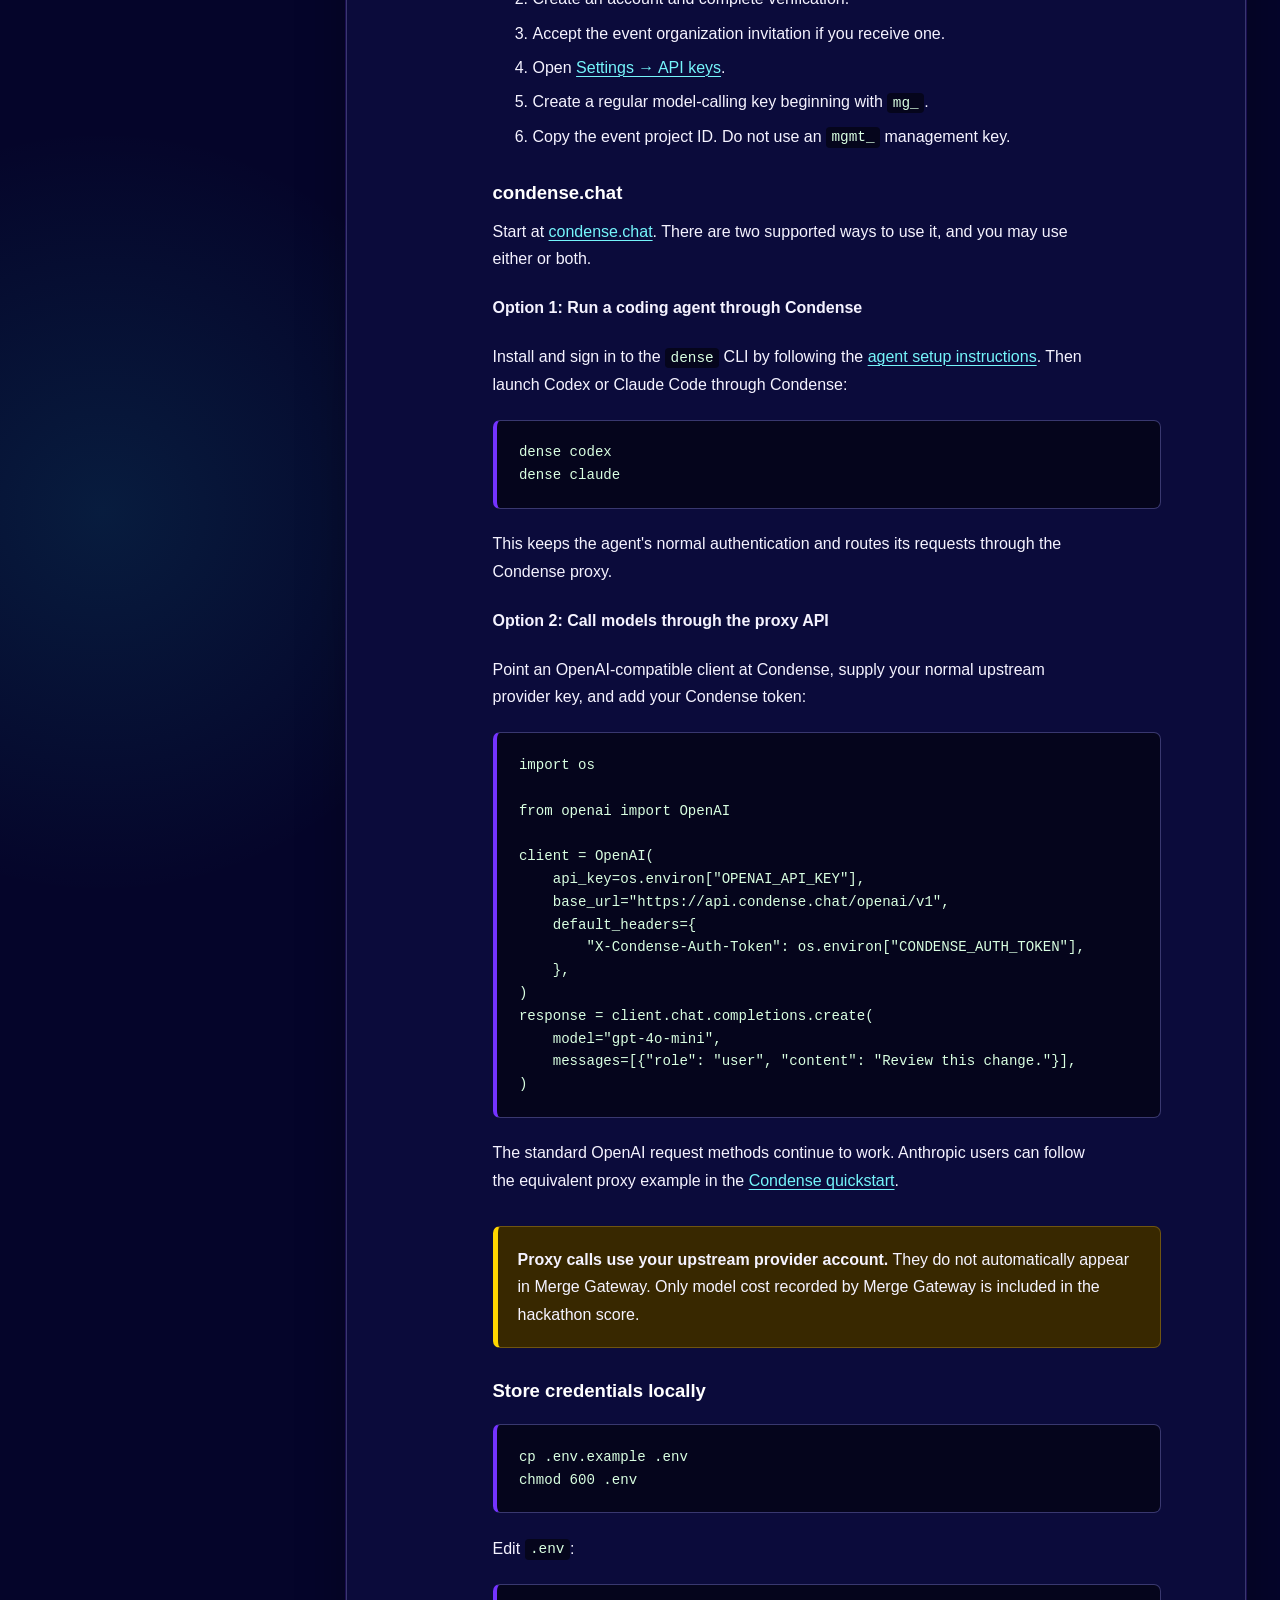
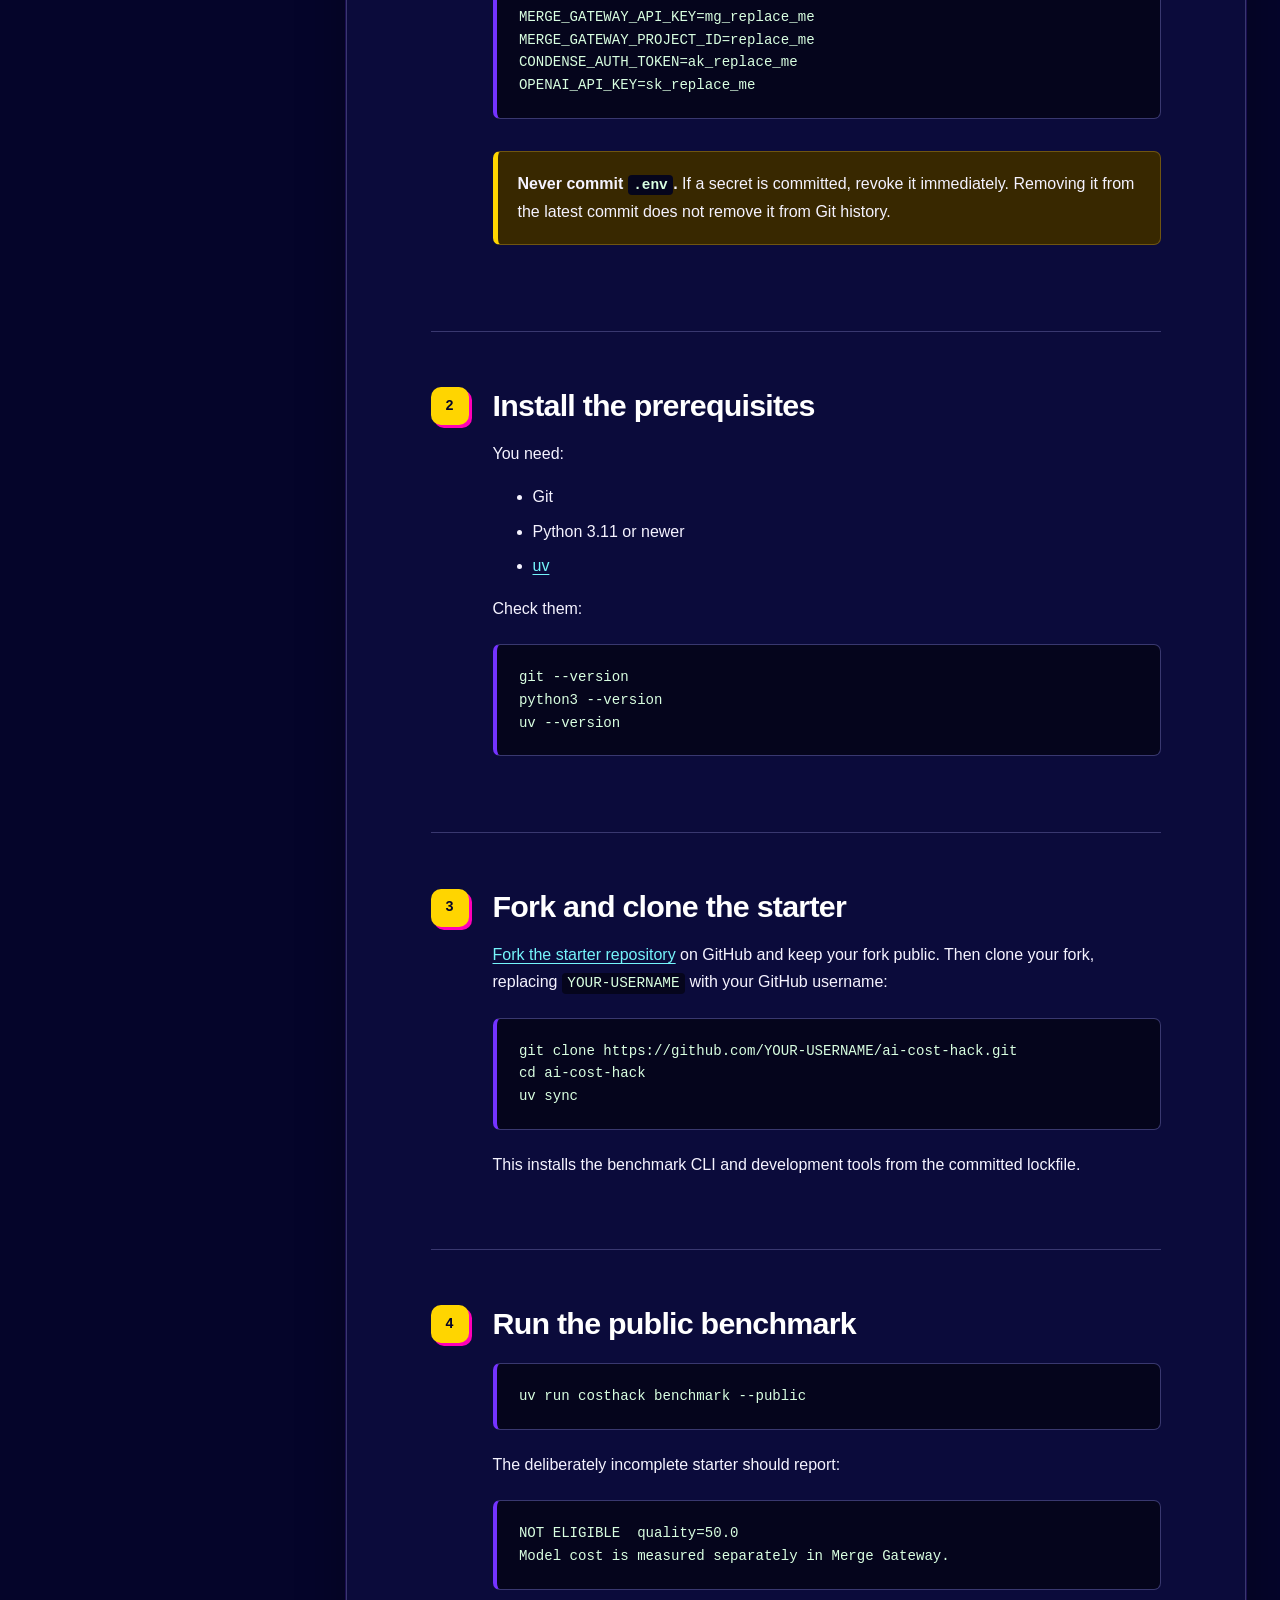
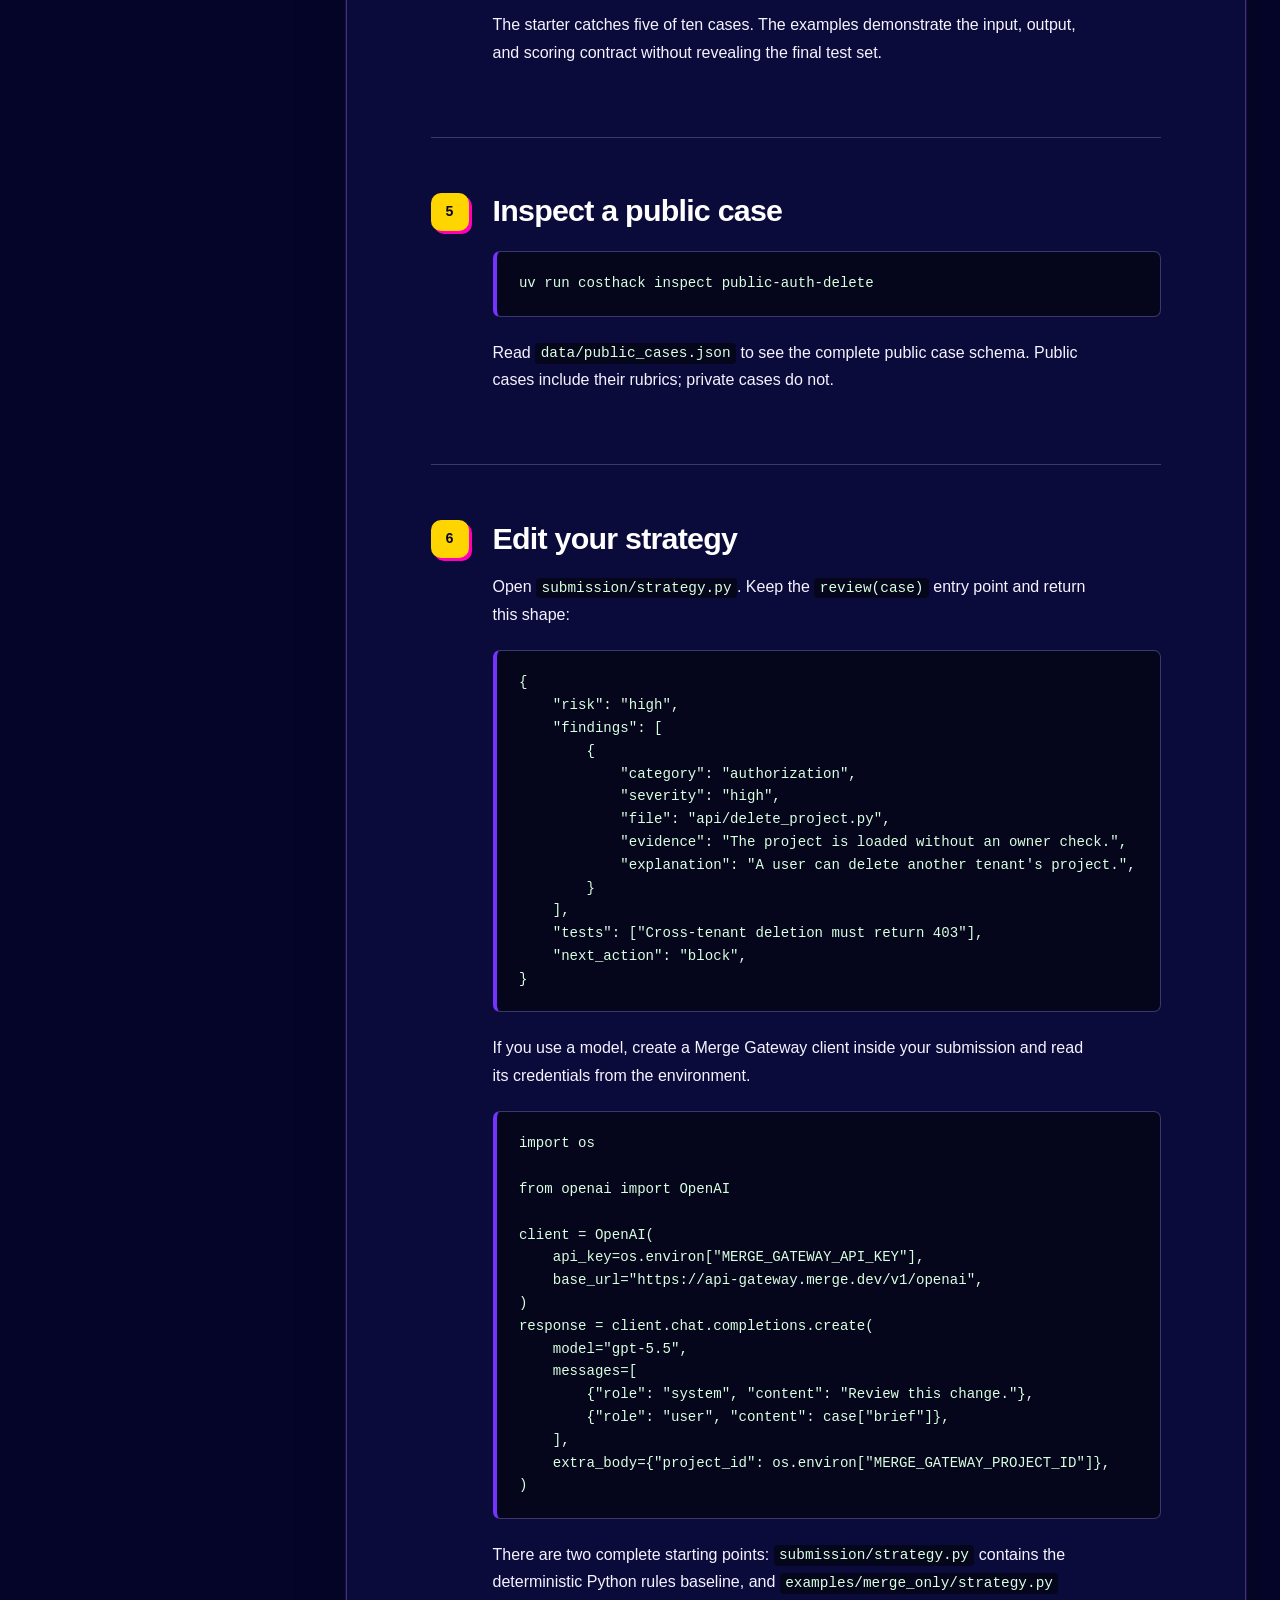
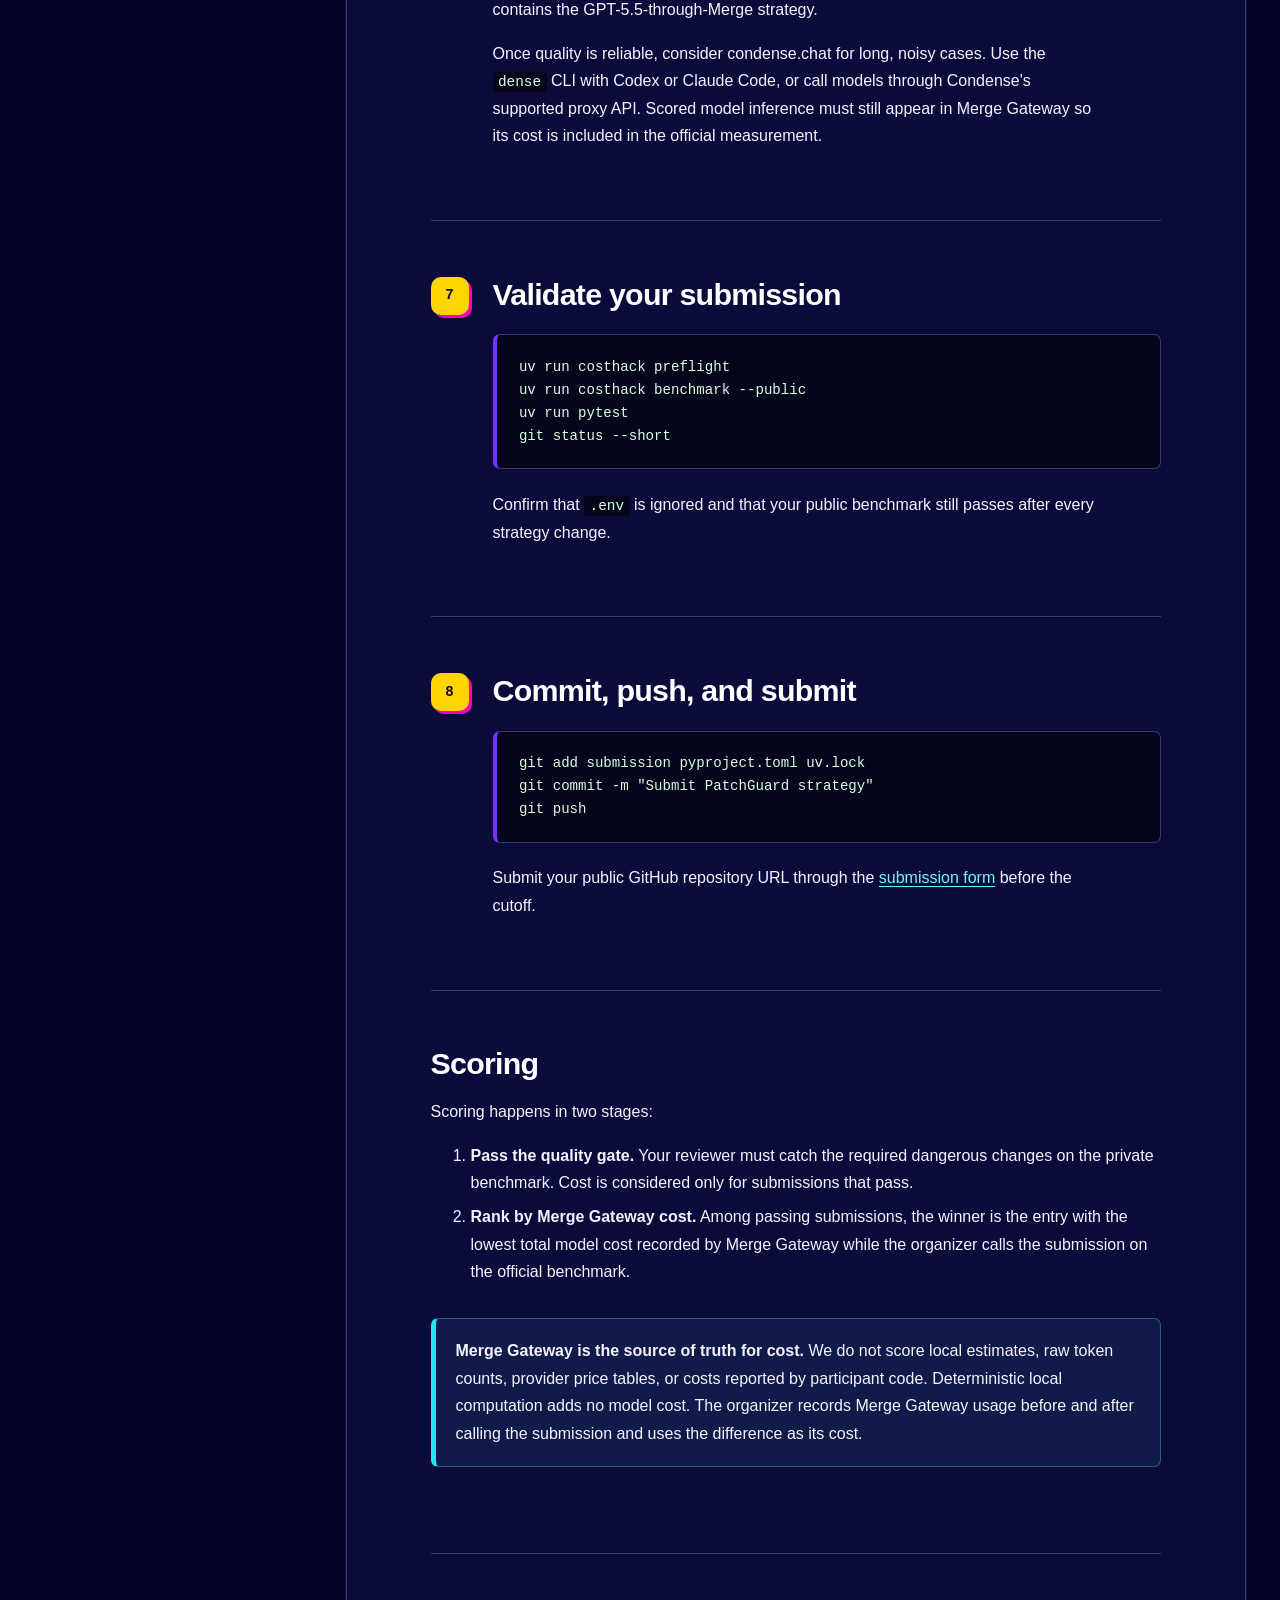
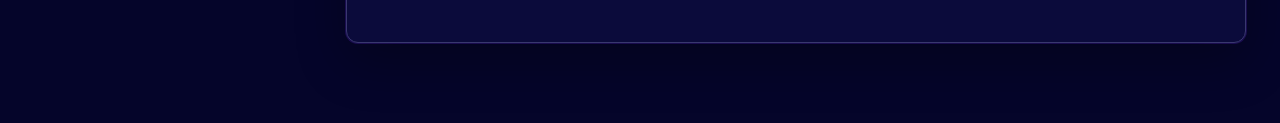
==== commit e682f530: "Remove bottom rules section" ====
--- a/site/index.html
+++ b/site/index.html
@@ -33,7 +33,6 @@
           <a href="#validate">7. Validate</a>
           <a href="#submit">8. Submit</a>
           <a href="#scoring">Scoring</a>
-          <a href="#rules">Rules</a>
         </nav>
       </aside>
 
@@ -347,14 +346,6 @@
               after calling the submission and uses the difference as its cost.
             </div>
           </section>
-
-          <section id="rules">
-            <h2>Rules</h2>
-            <p>
-              All scored model inference must run through Merge Gateway. Using
-              condense.chat does not replace this requirement.
-            </p>
-          </section>
         </article>
       </main>
     </div>
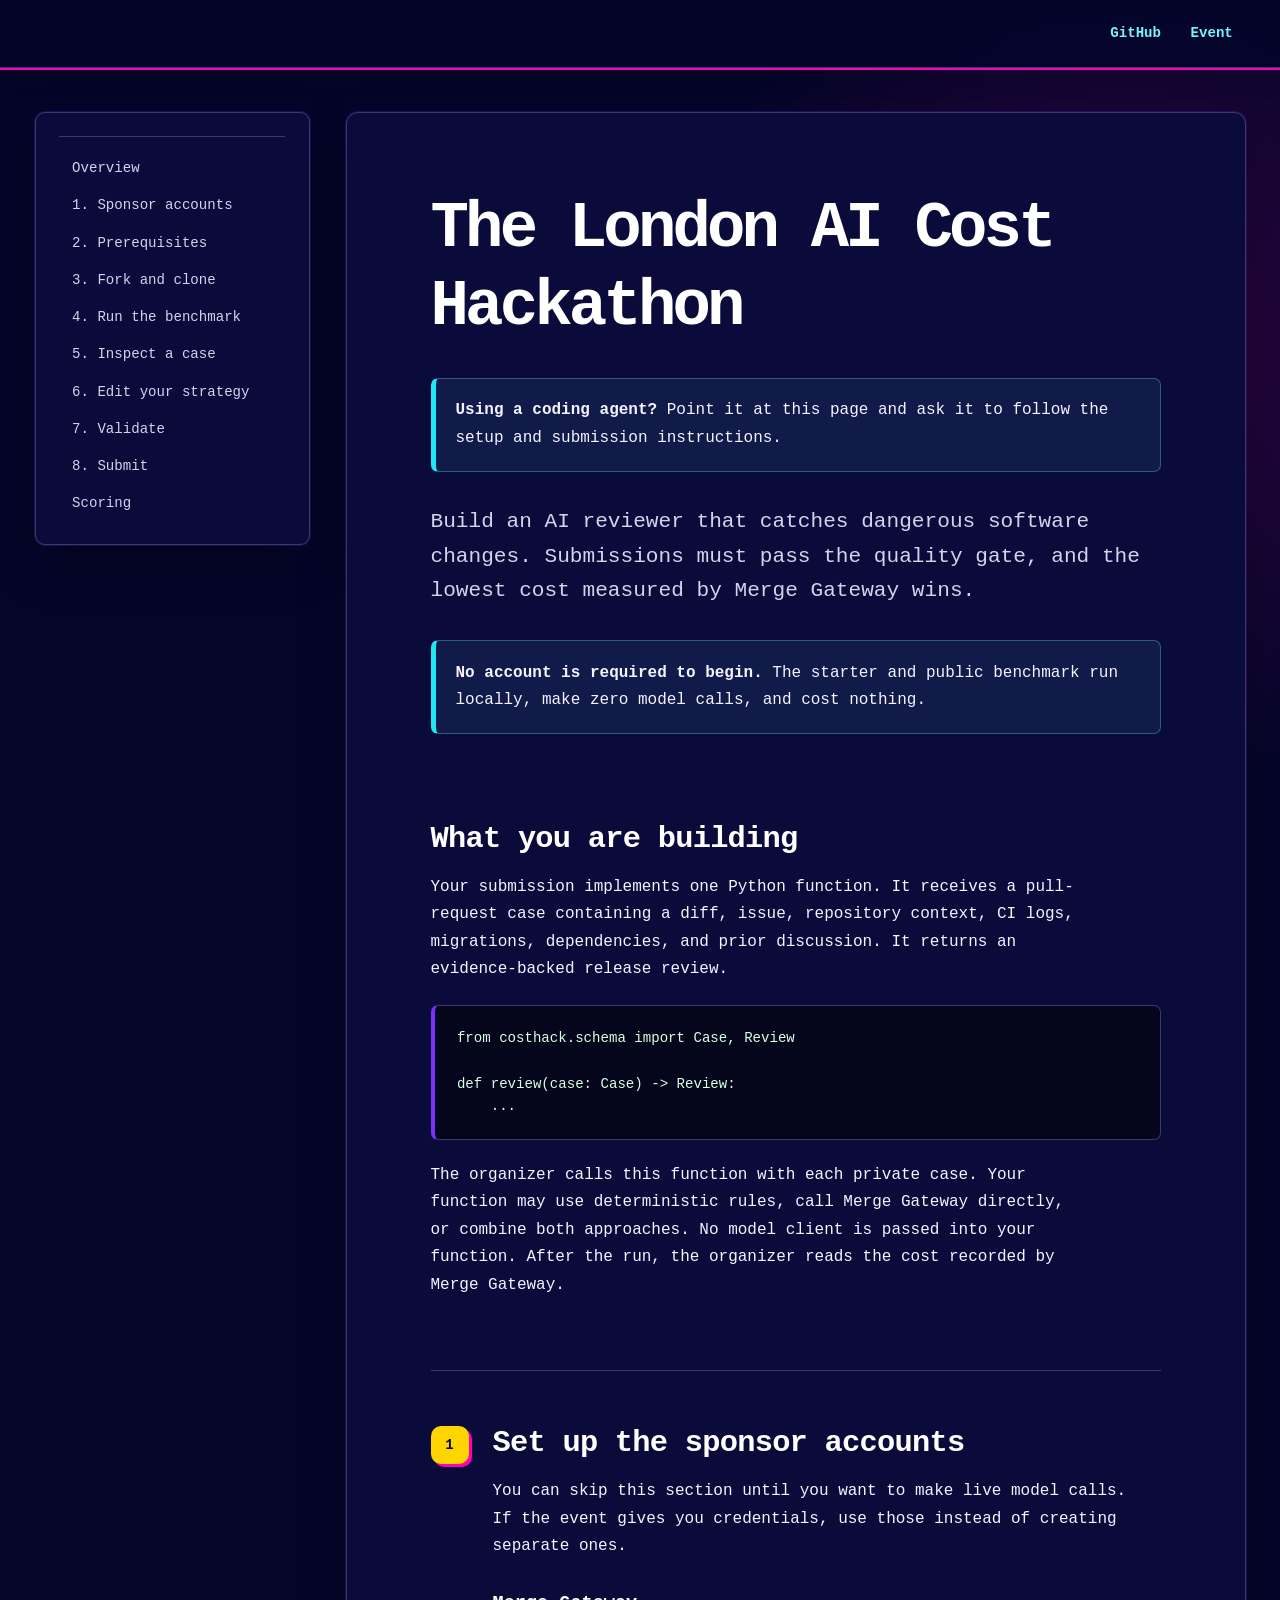
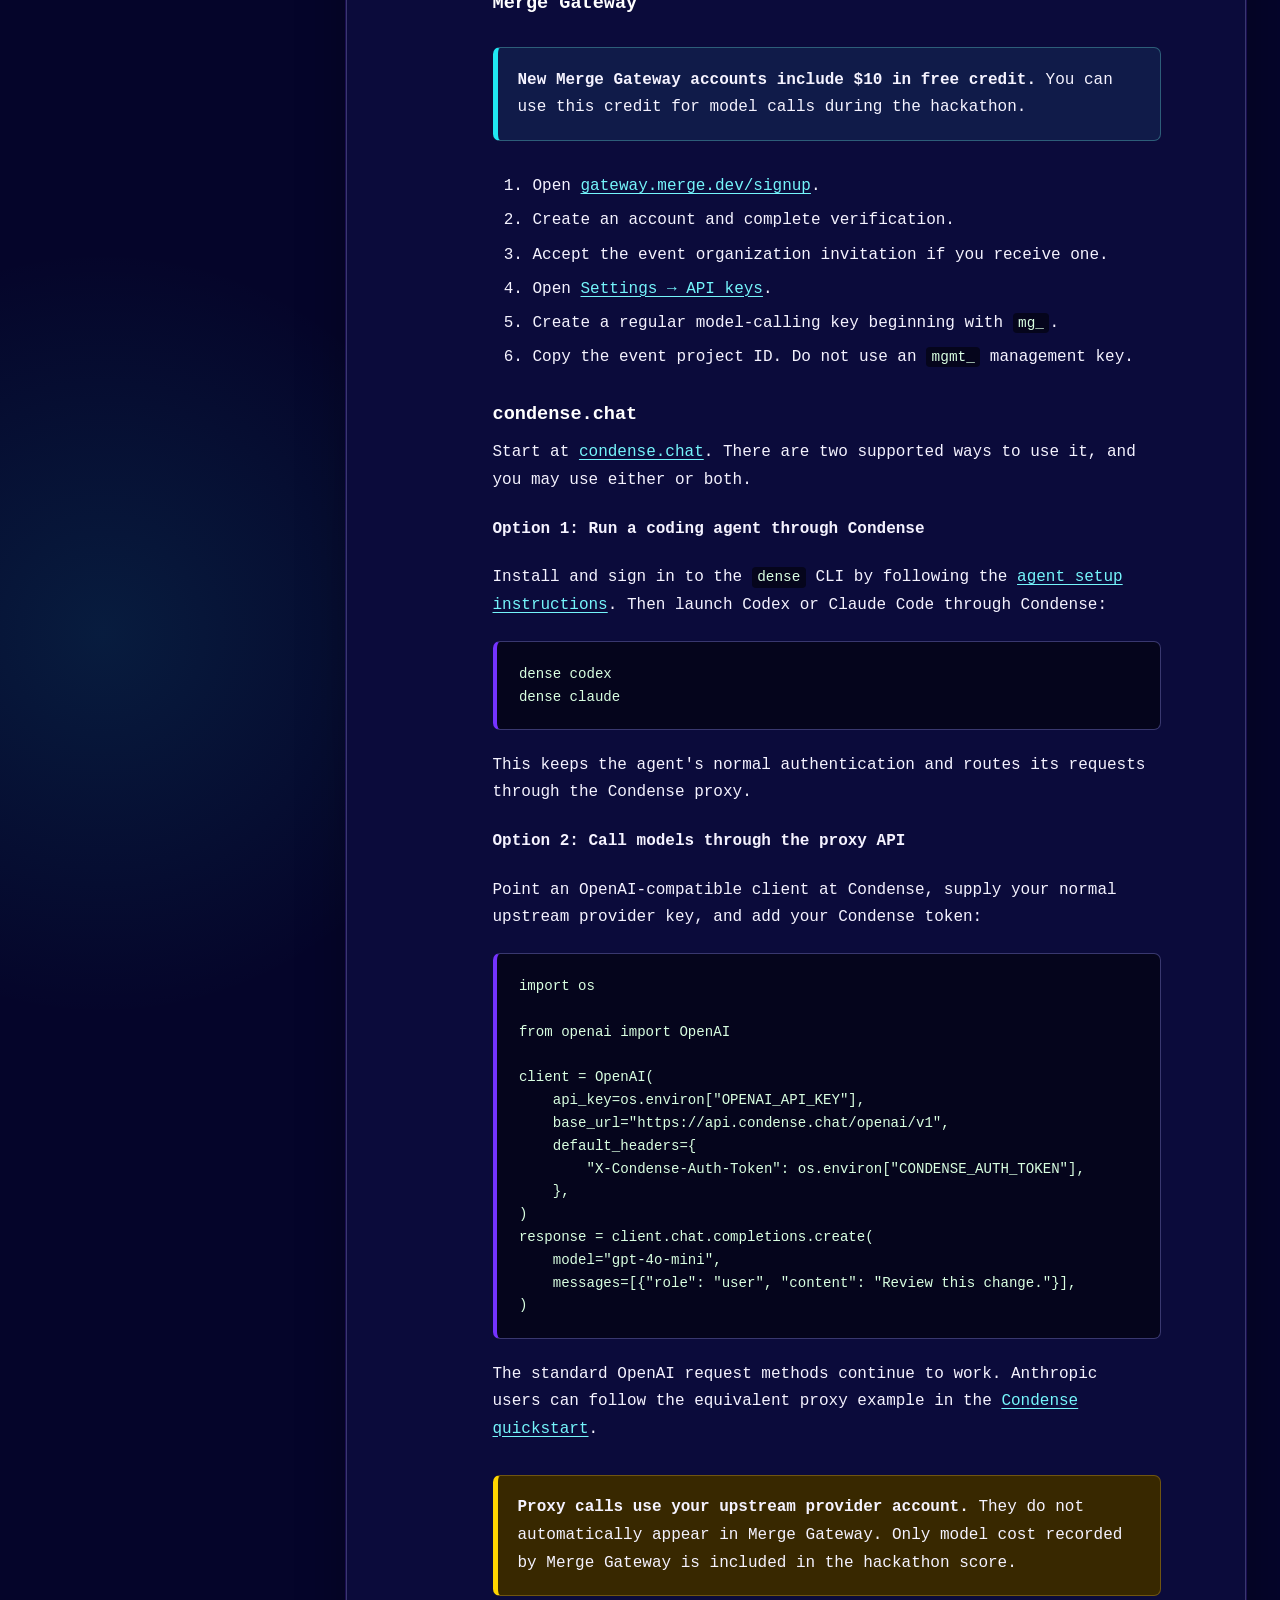
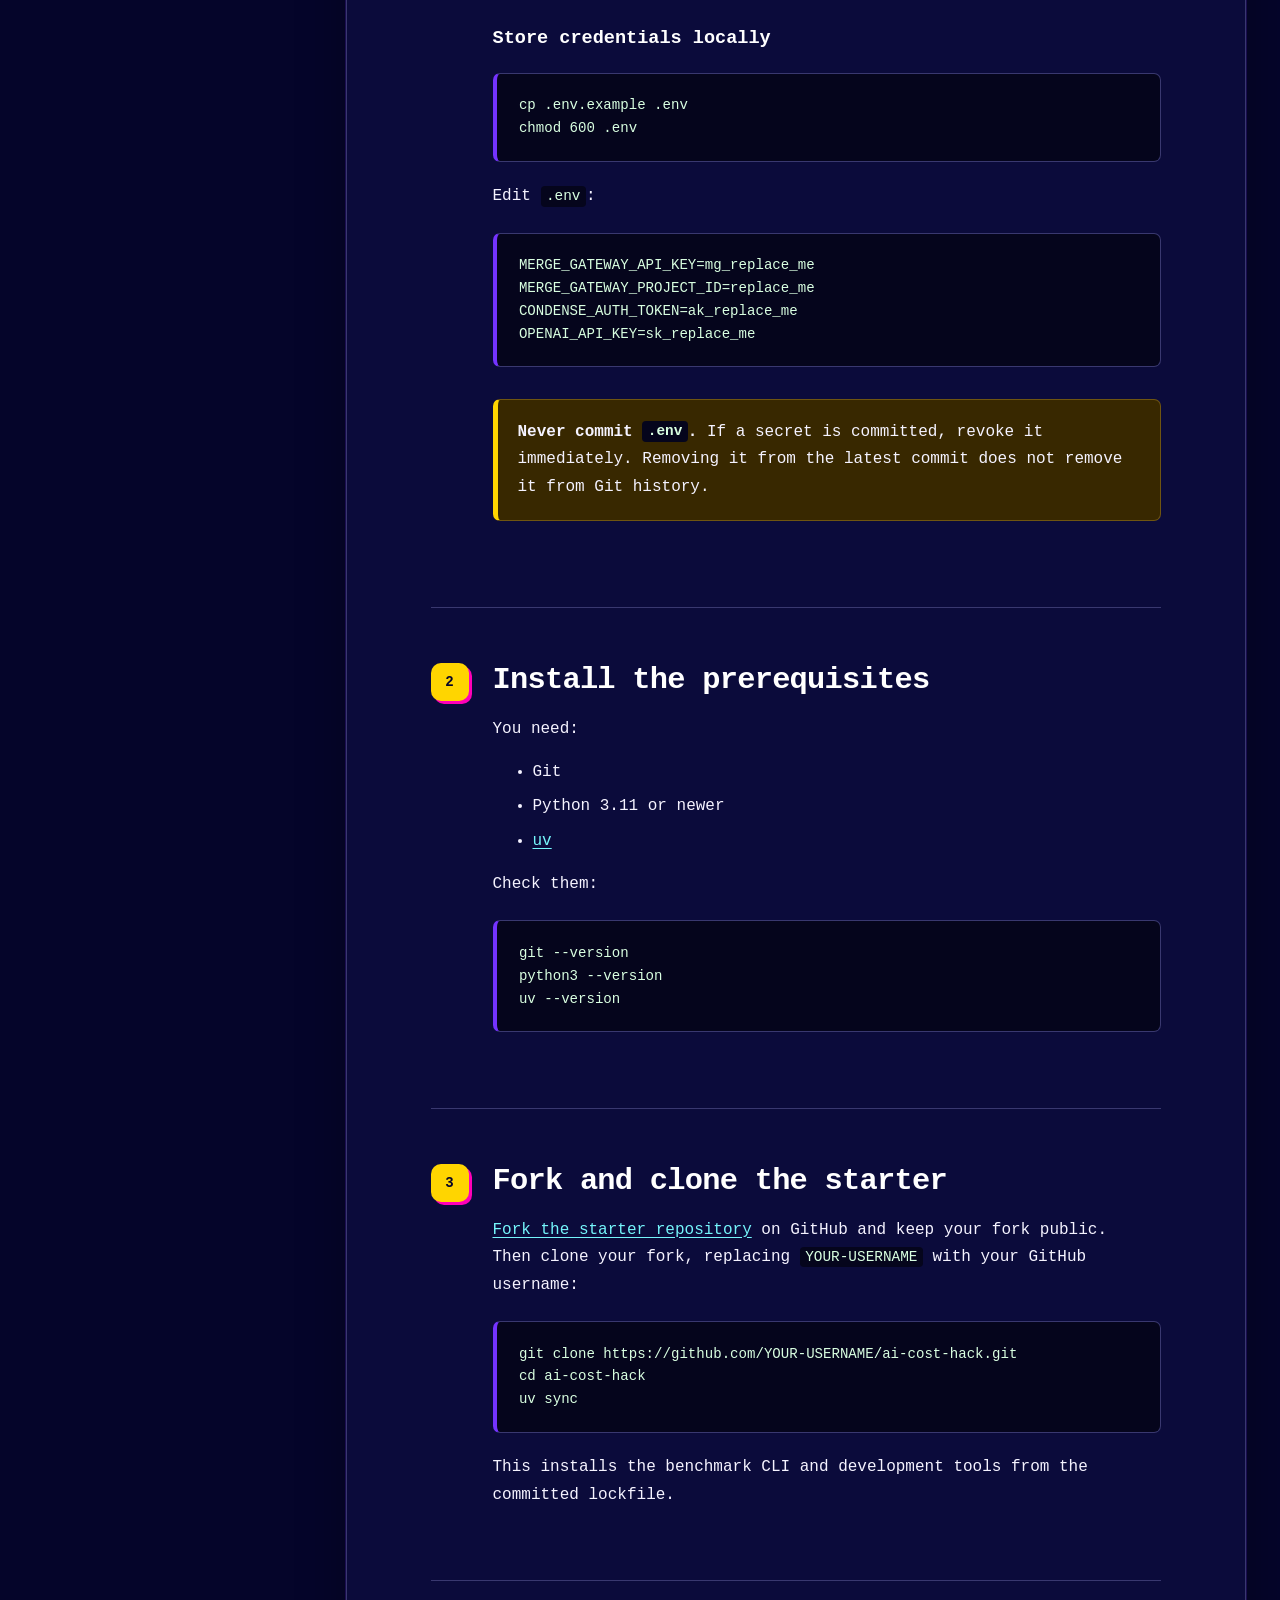
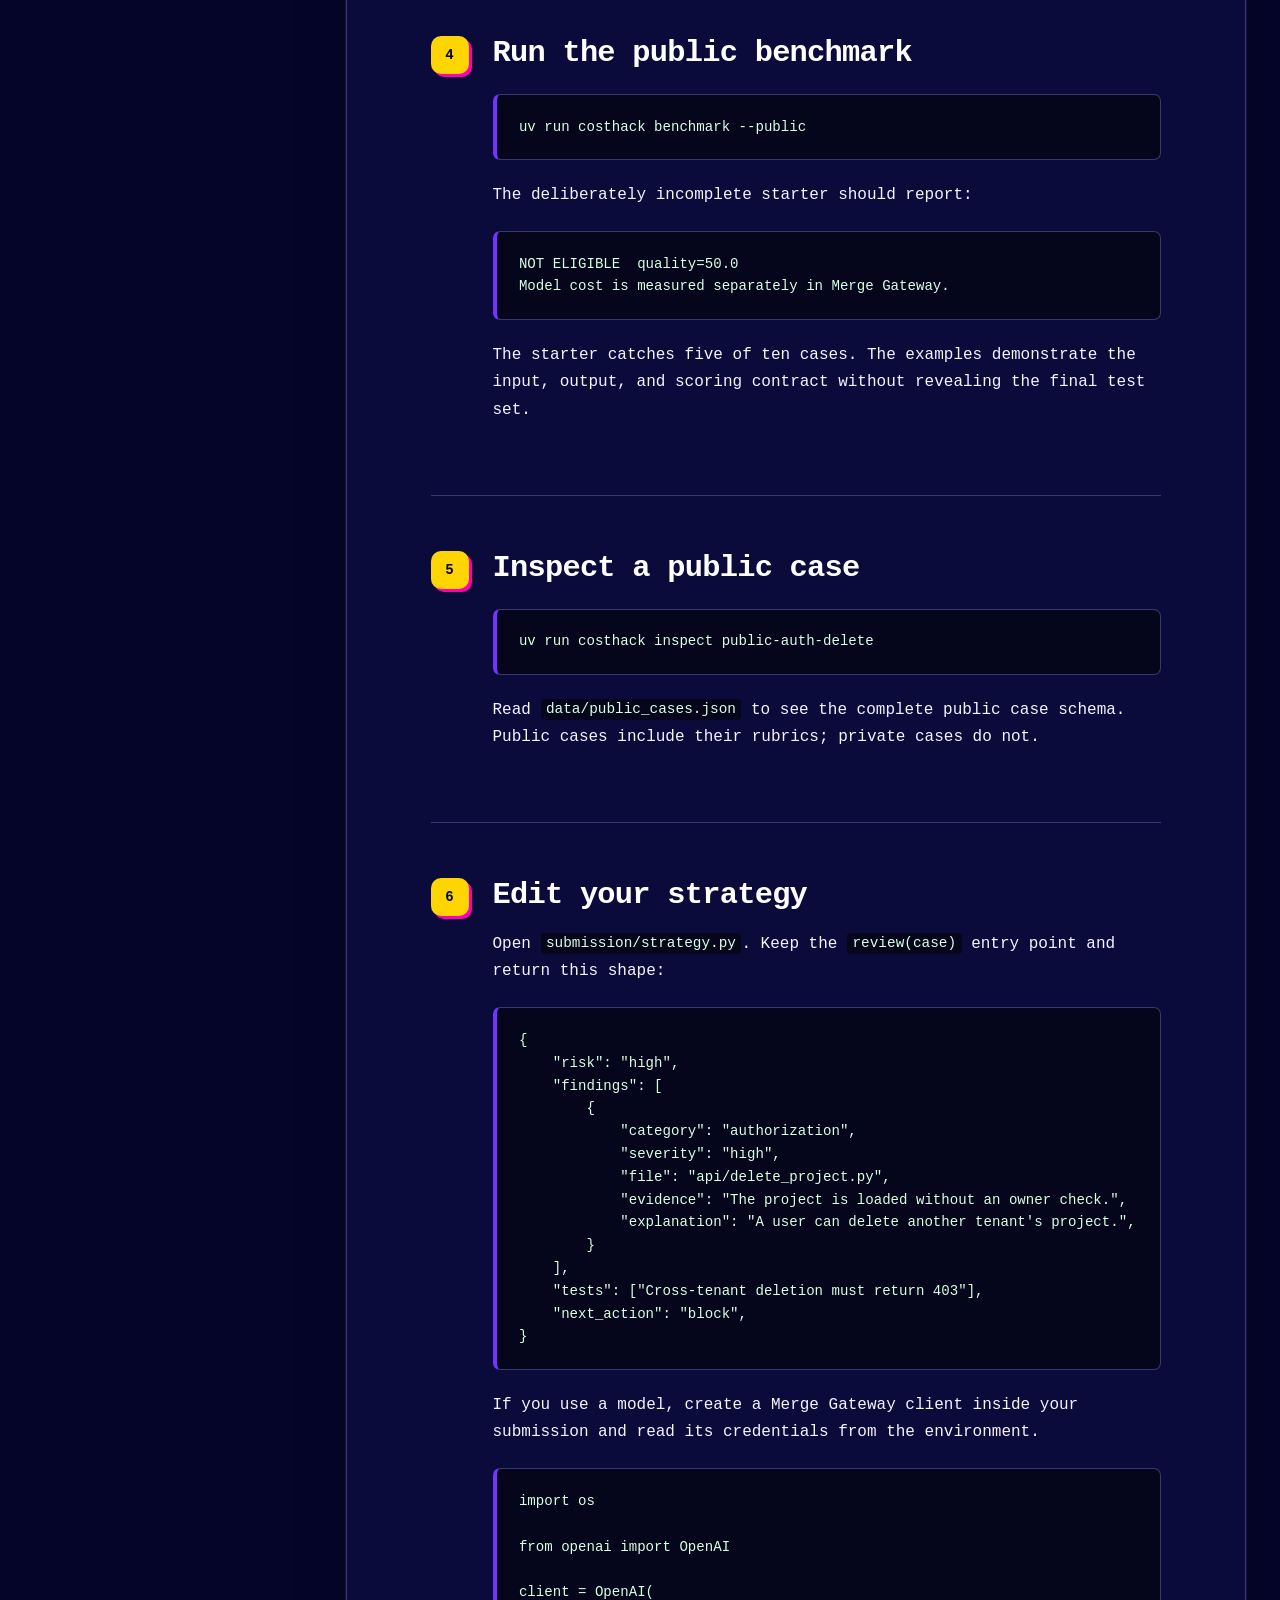
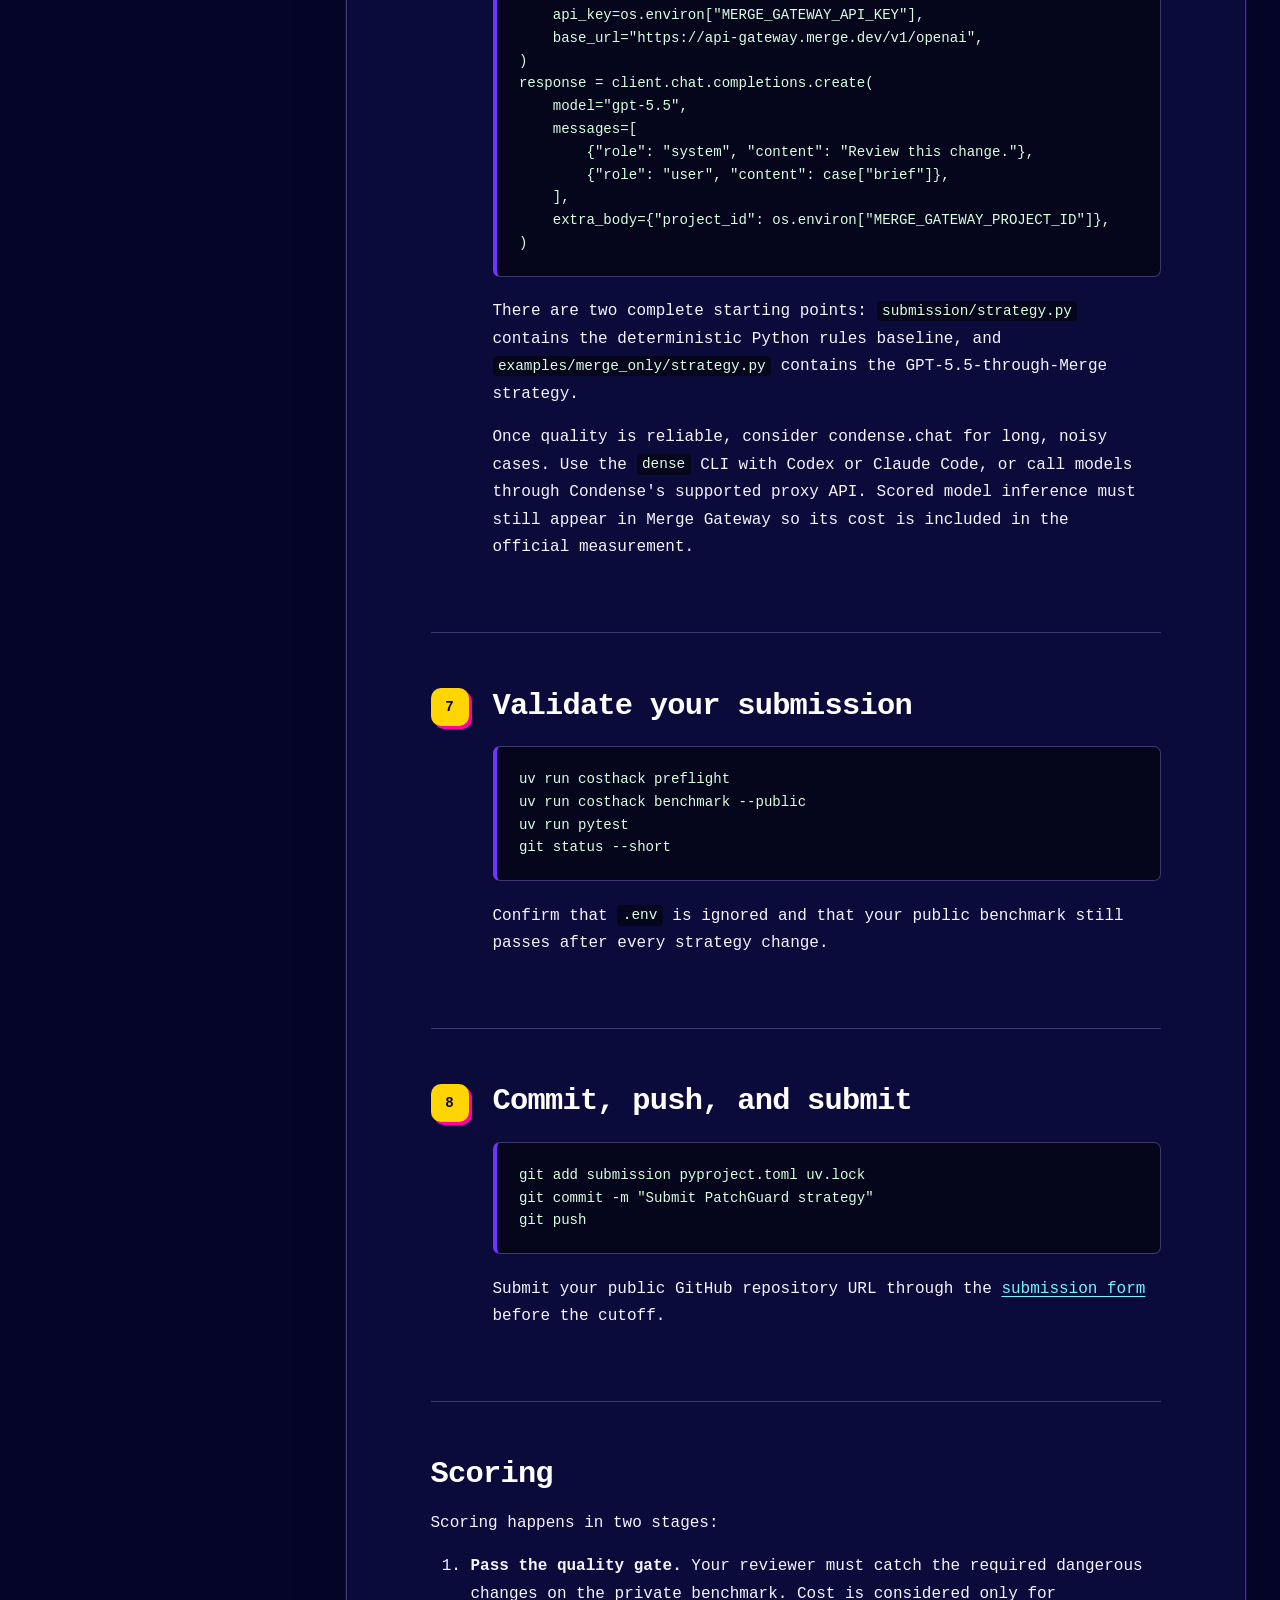
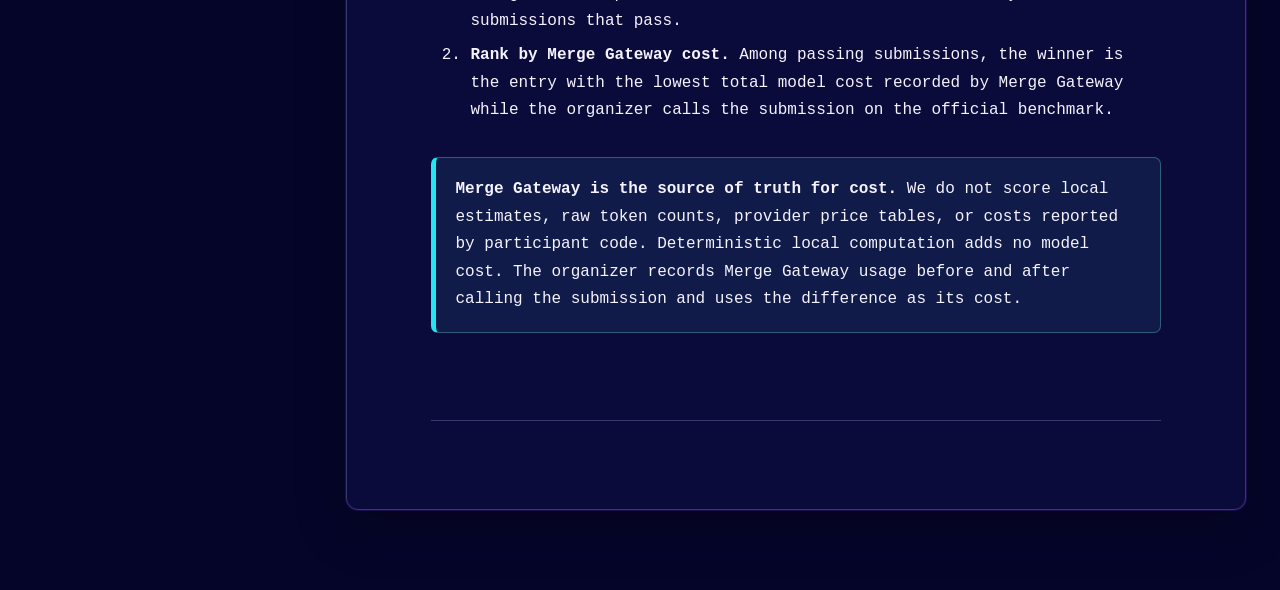
==== commit 15144c1f: "Use monospace styling and add agent note" ====
--- a/site/index.html
+++ b/site/index.html
@@ -39,6 +39,11 @@
       <main id="content">
         <article>
           <h1>The London AI Cost Hackathon</h1>
+          <div class="note agent-note">
+            <strong>Using a coding agent?</strong>
+            Point it at this page and ask it to follow the setup and submission
+            instructions.
+          </div>
           <p class="lead">
             Build an AI reviewer that catches dangerous software changes. Submissions
             must pass the quality gate, and the lowest cost measured by Merge Gateway
--- a/site/styles.css
+++ b/site/styles.css
@@ -17,6 +17,9 @@
   --pink: #ff00b8;
   --purple: #7433ff;
   --shadow: 0 0 0 1px rgba(116, 51, 255, 0.2), 0 18px 50px rgba(0, 0, 0, 0.28);
+  --mono:
+    ui-monospace, "SFMono-Regular", "Cascadia Code", "Roboto Mono", Consolas,
+    "Liberation Mono", Menlo, monospace;
 }
 
 * {
@@ -34,10 +37,9 @@
     radial-gradient(circle at 88% 4%, rgba(255, 0, 184, 0.16), transparent 28rem),
     radial-gradient(circle at 8% 26%, rgba(32, 231, 242, 0.1), transparent 24rem),
     var(--canvas);
-  font-family:
-    Inter, ui-sans-serif, -apple-system, BlinkMacSystemFont, "Segoe UI", Helvetica, Arial,
-    sans-serif;
+  font-family: var(--mono);
   font-size: 16px;
+  font-variant-ligatures: common-ligatures;
   line-height: 1.72;
 }
 
@@ -54,7 +56,7 @@
 
 code,
 pre {
-  font-family: "SFMono-Regular", Consolas, "Liberation Mono", Menlo, monospace;
+  font-family: var(--mono);
 }
 
 code {
@@ -96,9 +98,8 @@
 
 h1 {
   margin: 0 0 1.15rem;
-  font-family: Georgia, "Times New Roman", serif;
   font-size: clamp(2.7rem, 5vw, 4.15rem);
-  letter-spacing: -0.045em;
+  letter-spacing: -0.06em;
 }
 
 h2 {
@@ -240,9 +241,12 @@
   max-width: 62ch;
   margin-bottom: 2rem;
   color: #d6d2eb;
-  font-family: Georgia, "Times New Roman", serif;
   font-size: clamp(1.15rem, 2vw, 1.32rem);
   line-height: 1.65;
+}
+
+.agent-note {
+  margin-top: 0;
 }
 
 .note,
@@ -287,7 +291,7 @@
   color: var(--canvas);
   background: var(--yellow);
   border-radius: 10px;
-  font-family: "SFMono-Regular", Consolas, monospace;
+  font-family: var(--mono);
   font-size: 0.88rem;
   font-weight: 800;
   box-shadow: 3px 3px 0 var(--pink);
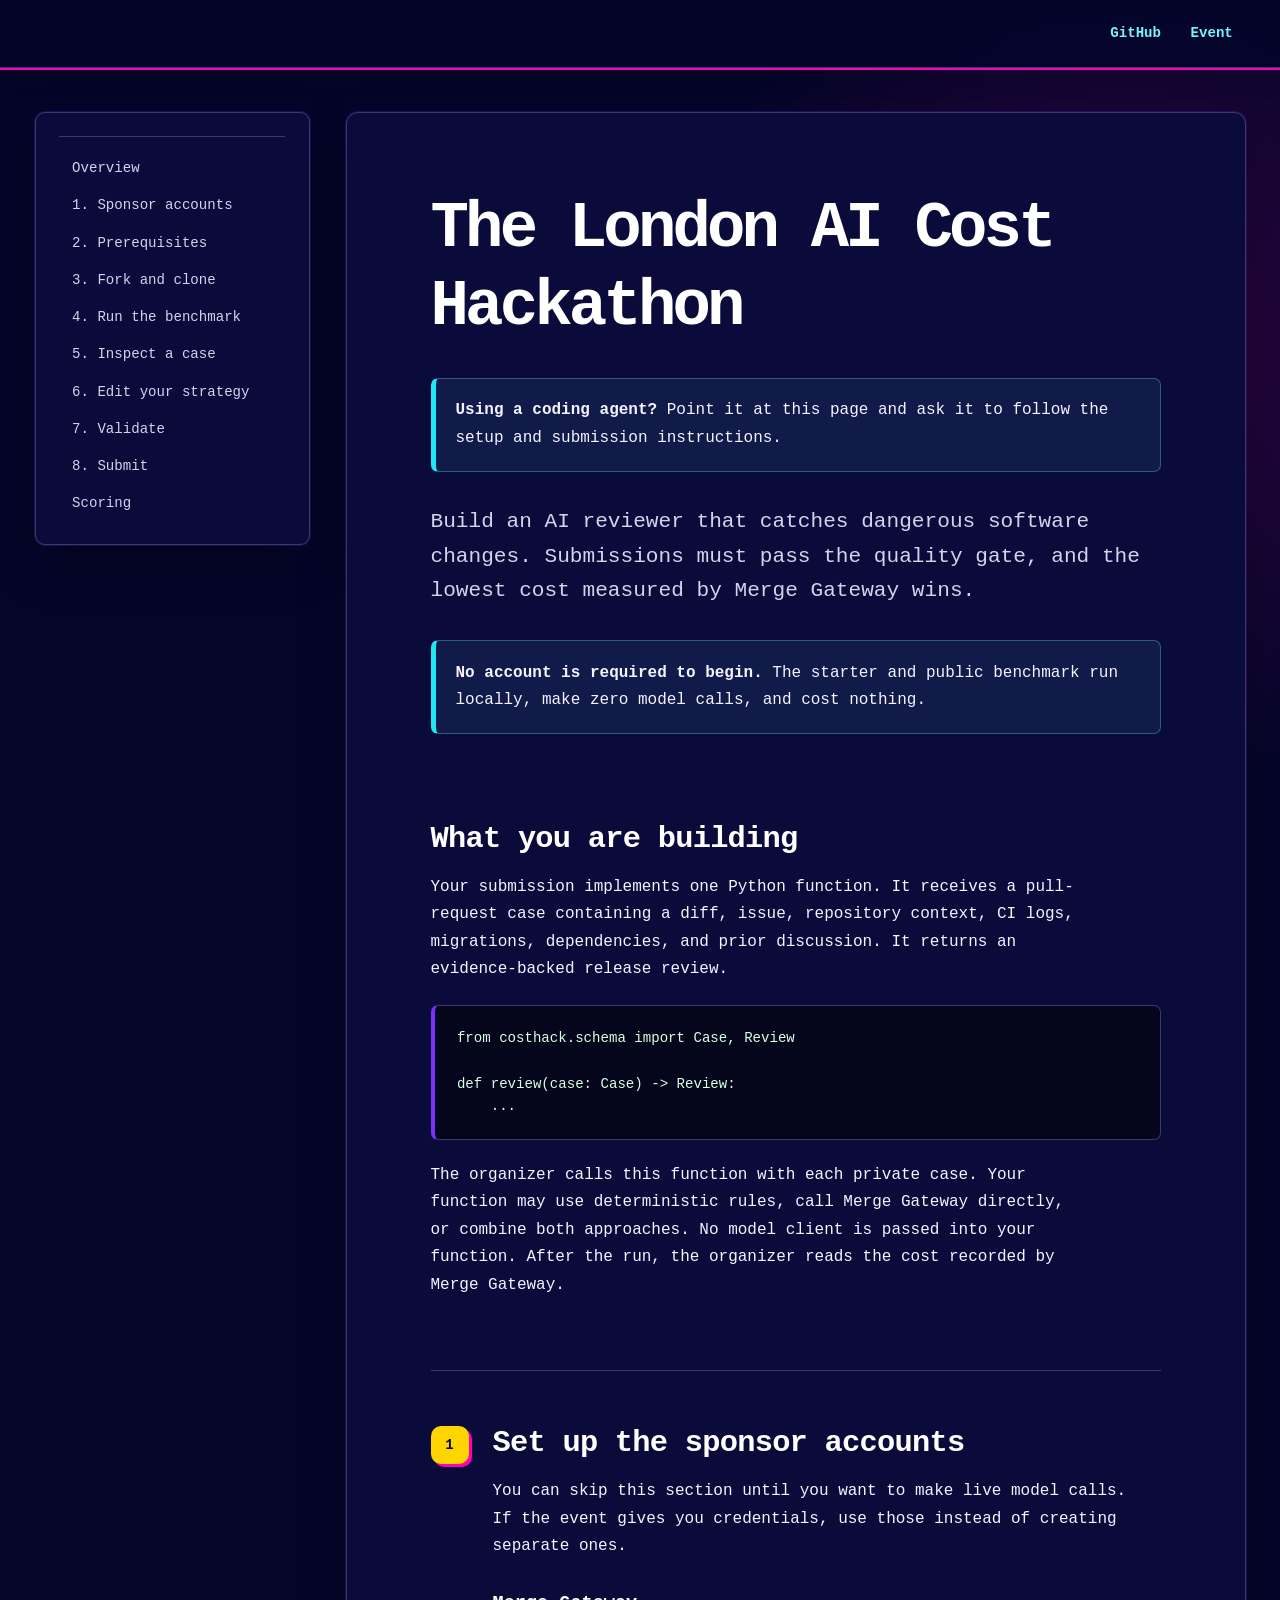
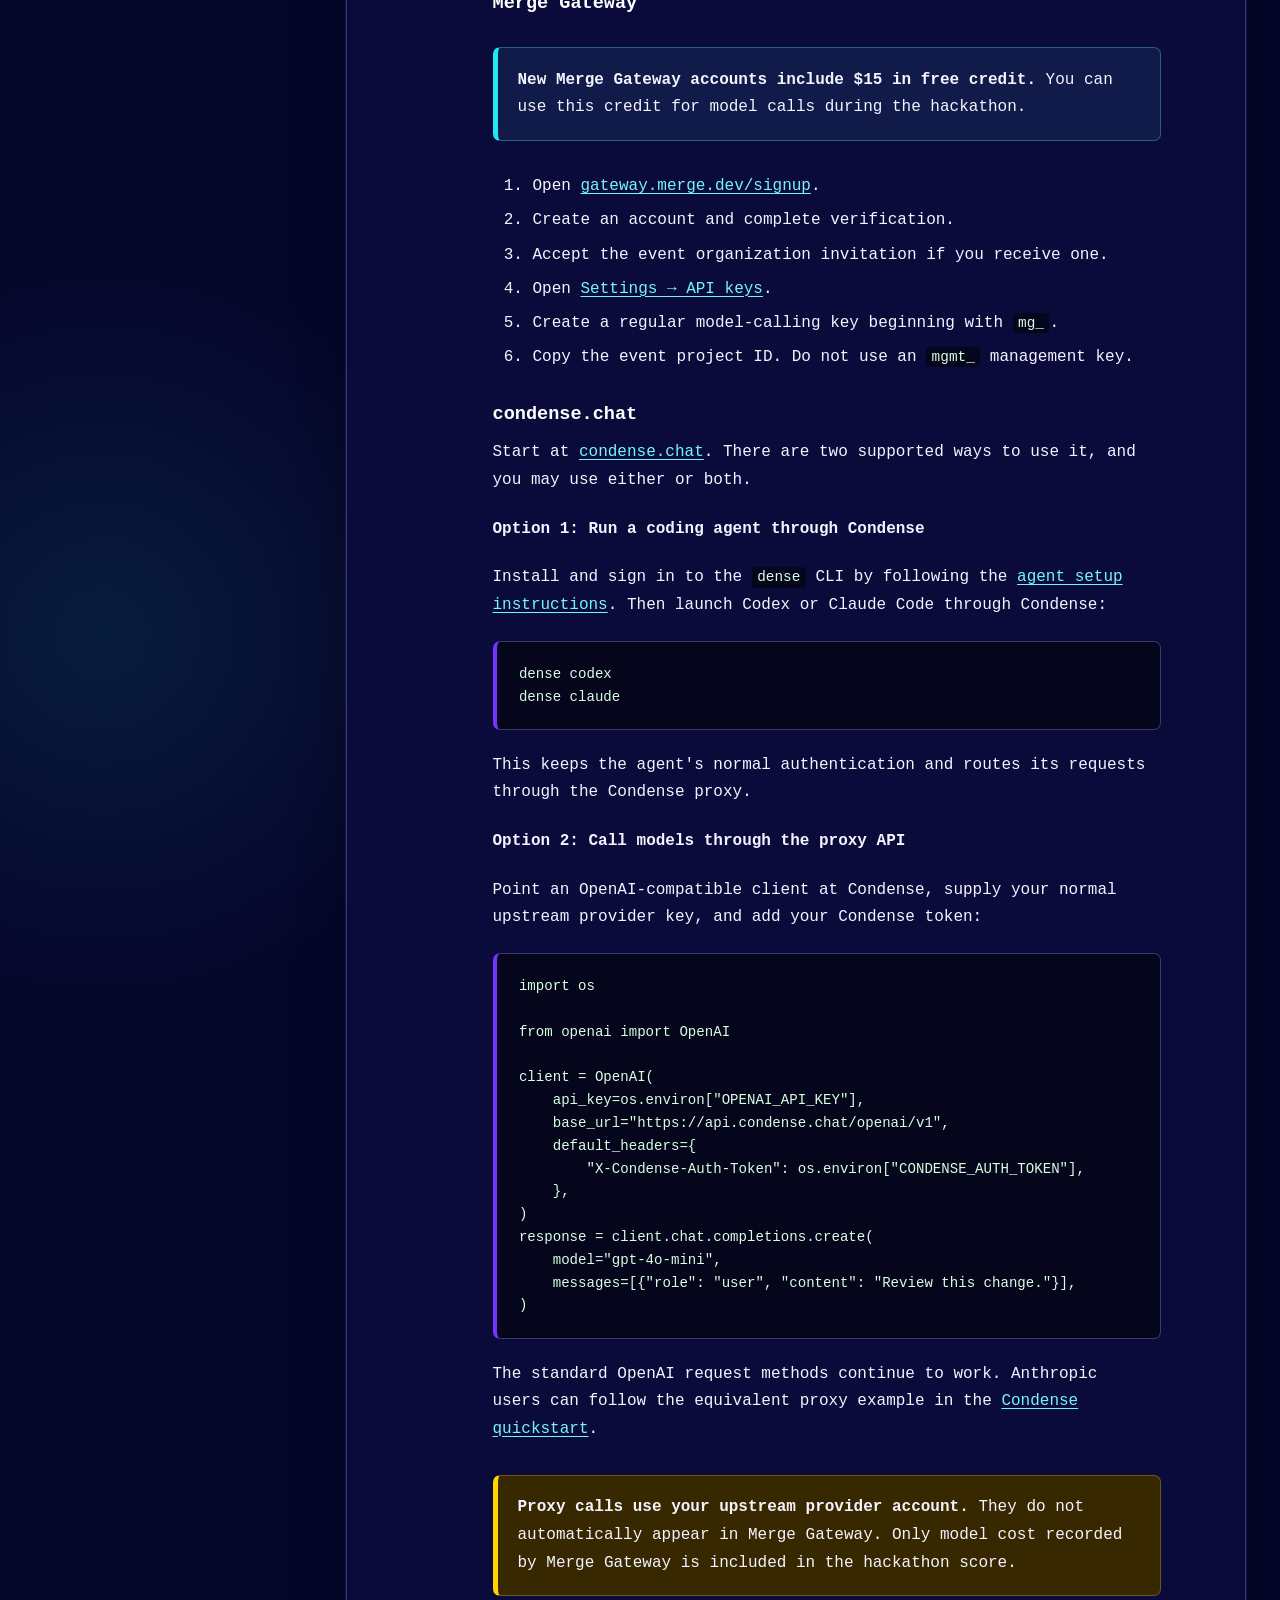
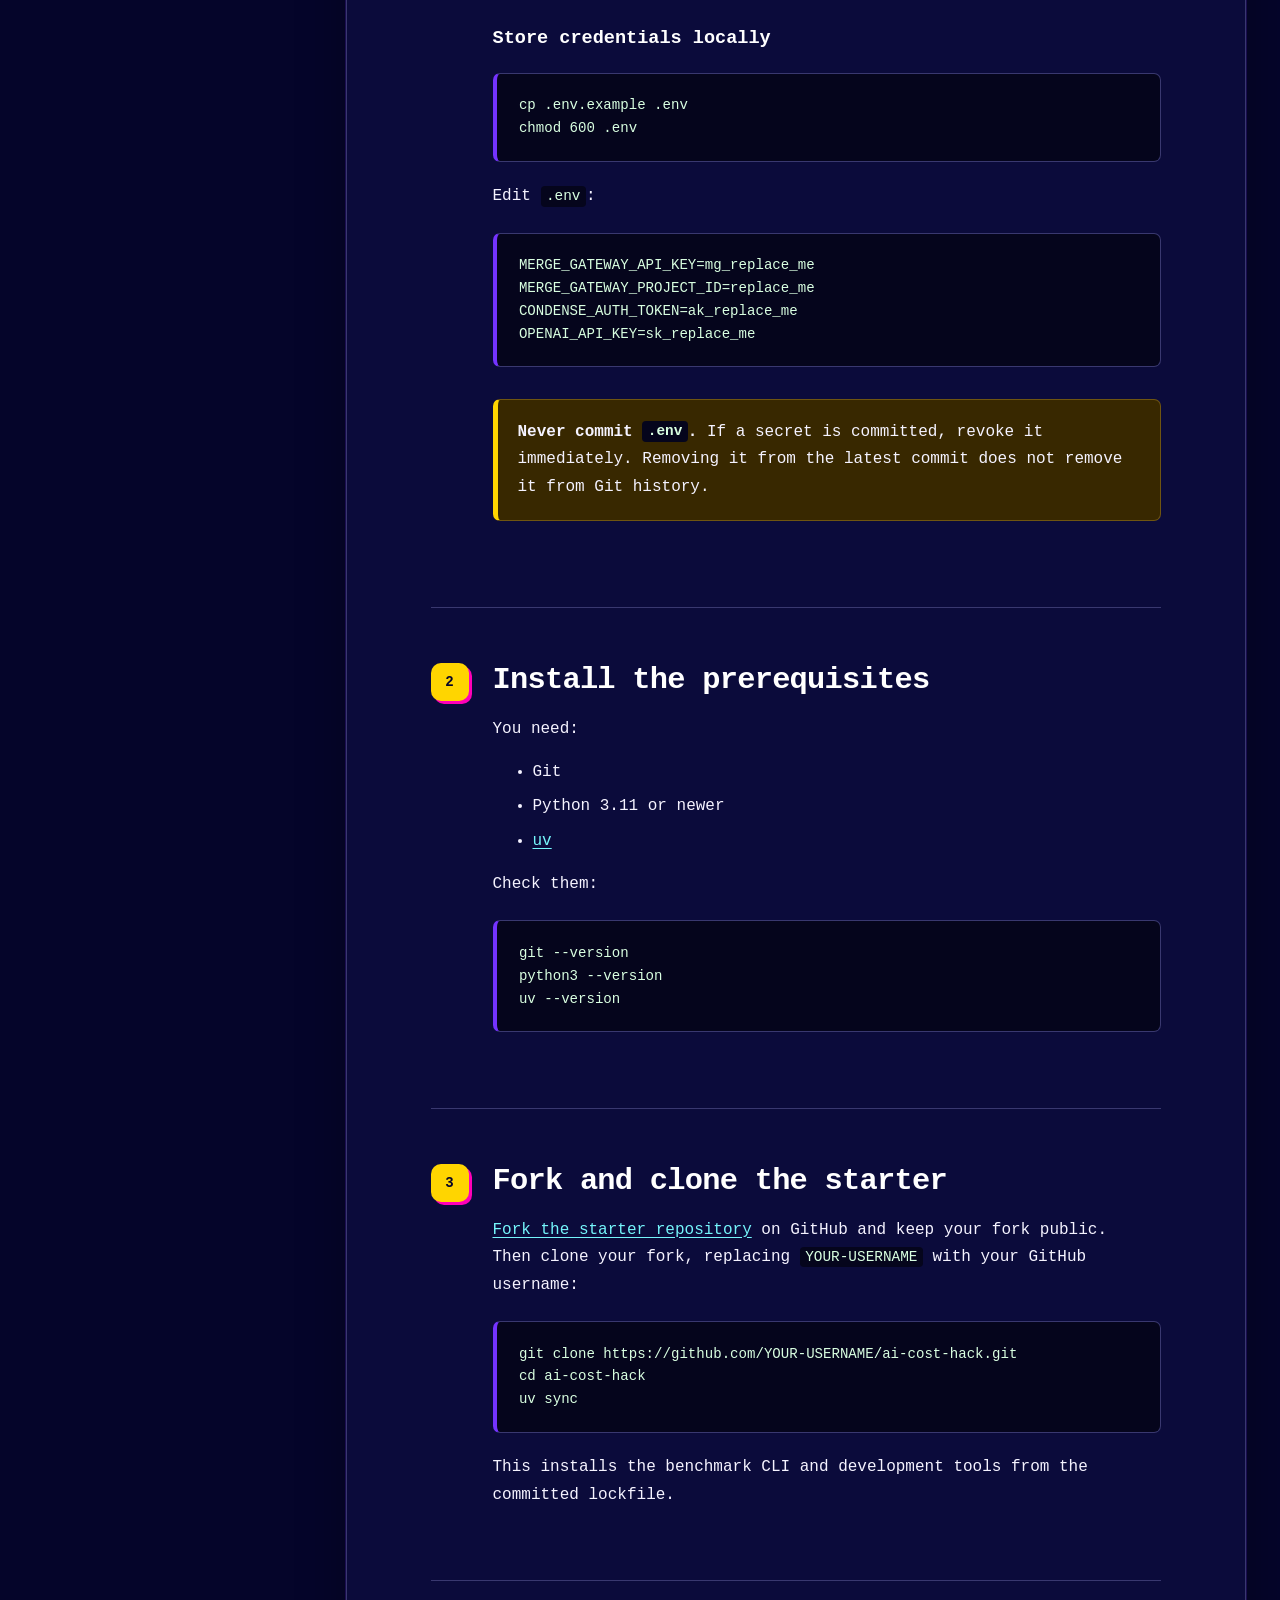
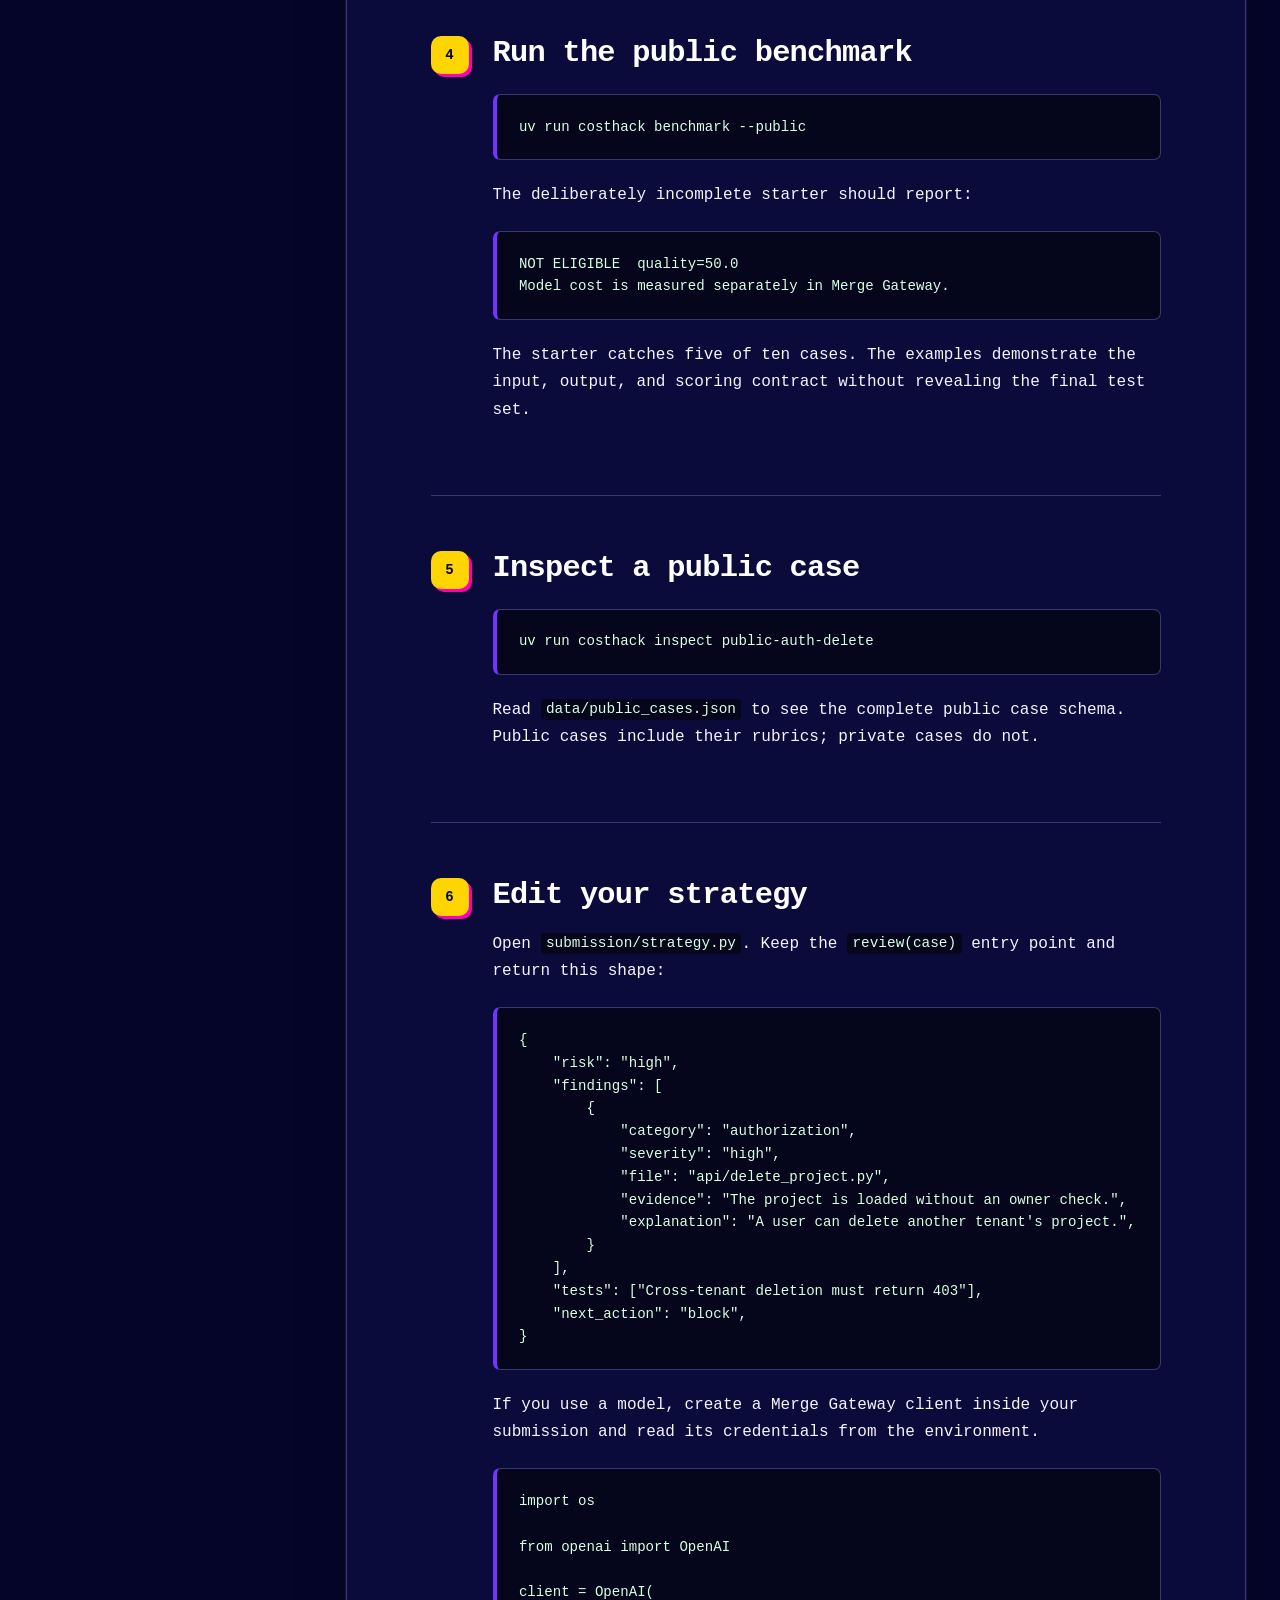
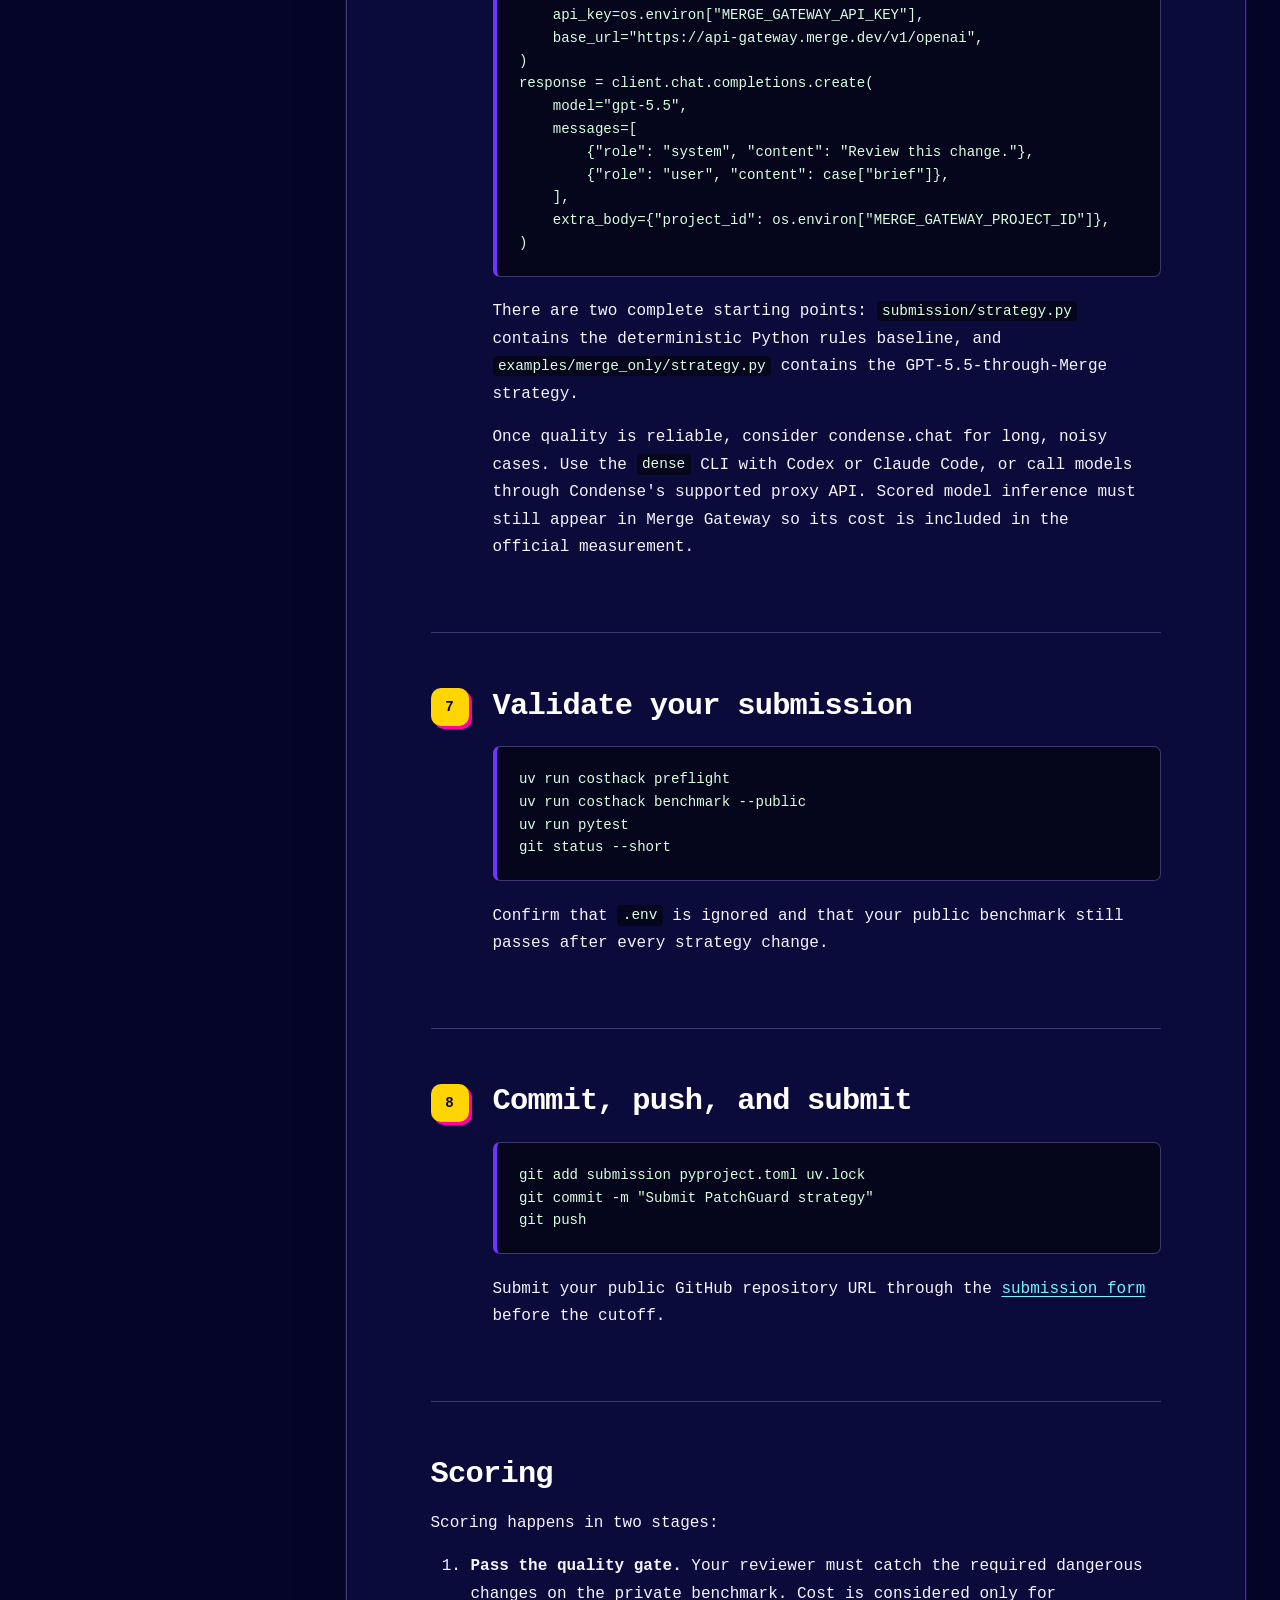
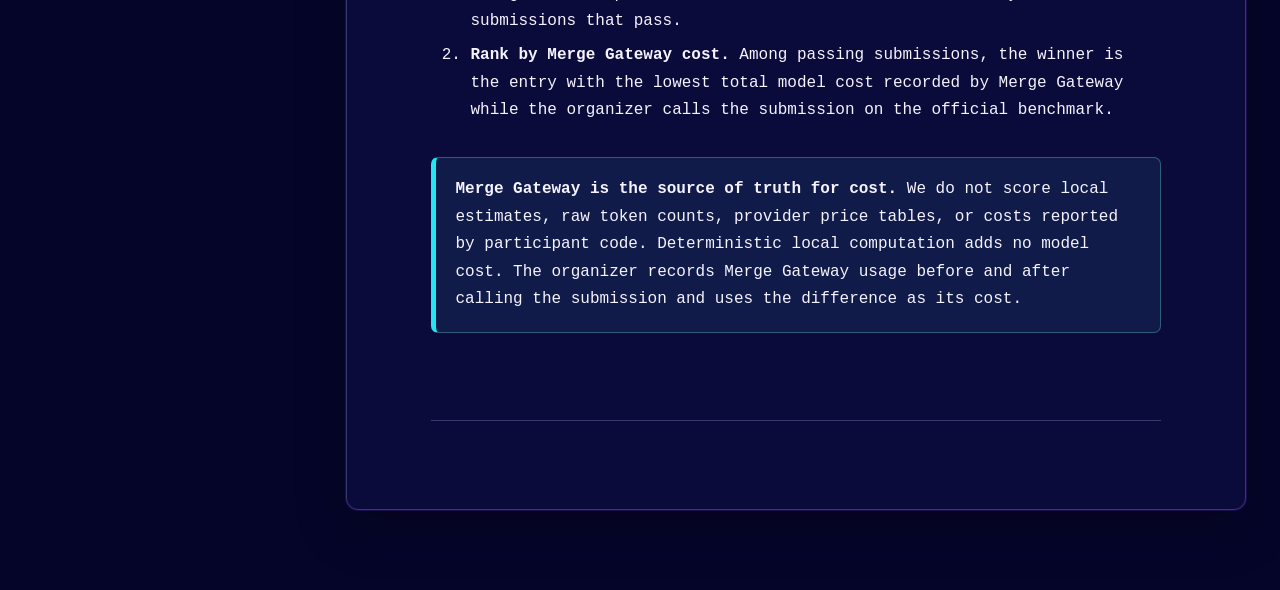
==== commit a3e8e2e6: "Update Merge Gateway free credit amount" ====
--- a/site/index.html
+++ b/site/index.html
@@ -87,7 +87,7 @@
 
               <h3>Merge Gateway</h3>
               <div class="note">
-                <strong>New Merge Gateway accounts include $10 in free credit.</strong>
+                <strong>New Merge Gateway accounts include $15 in free credit.</strong>
                 You can use this credit for model calls during the hackathon.
               </div>
               <ol>
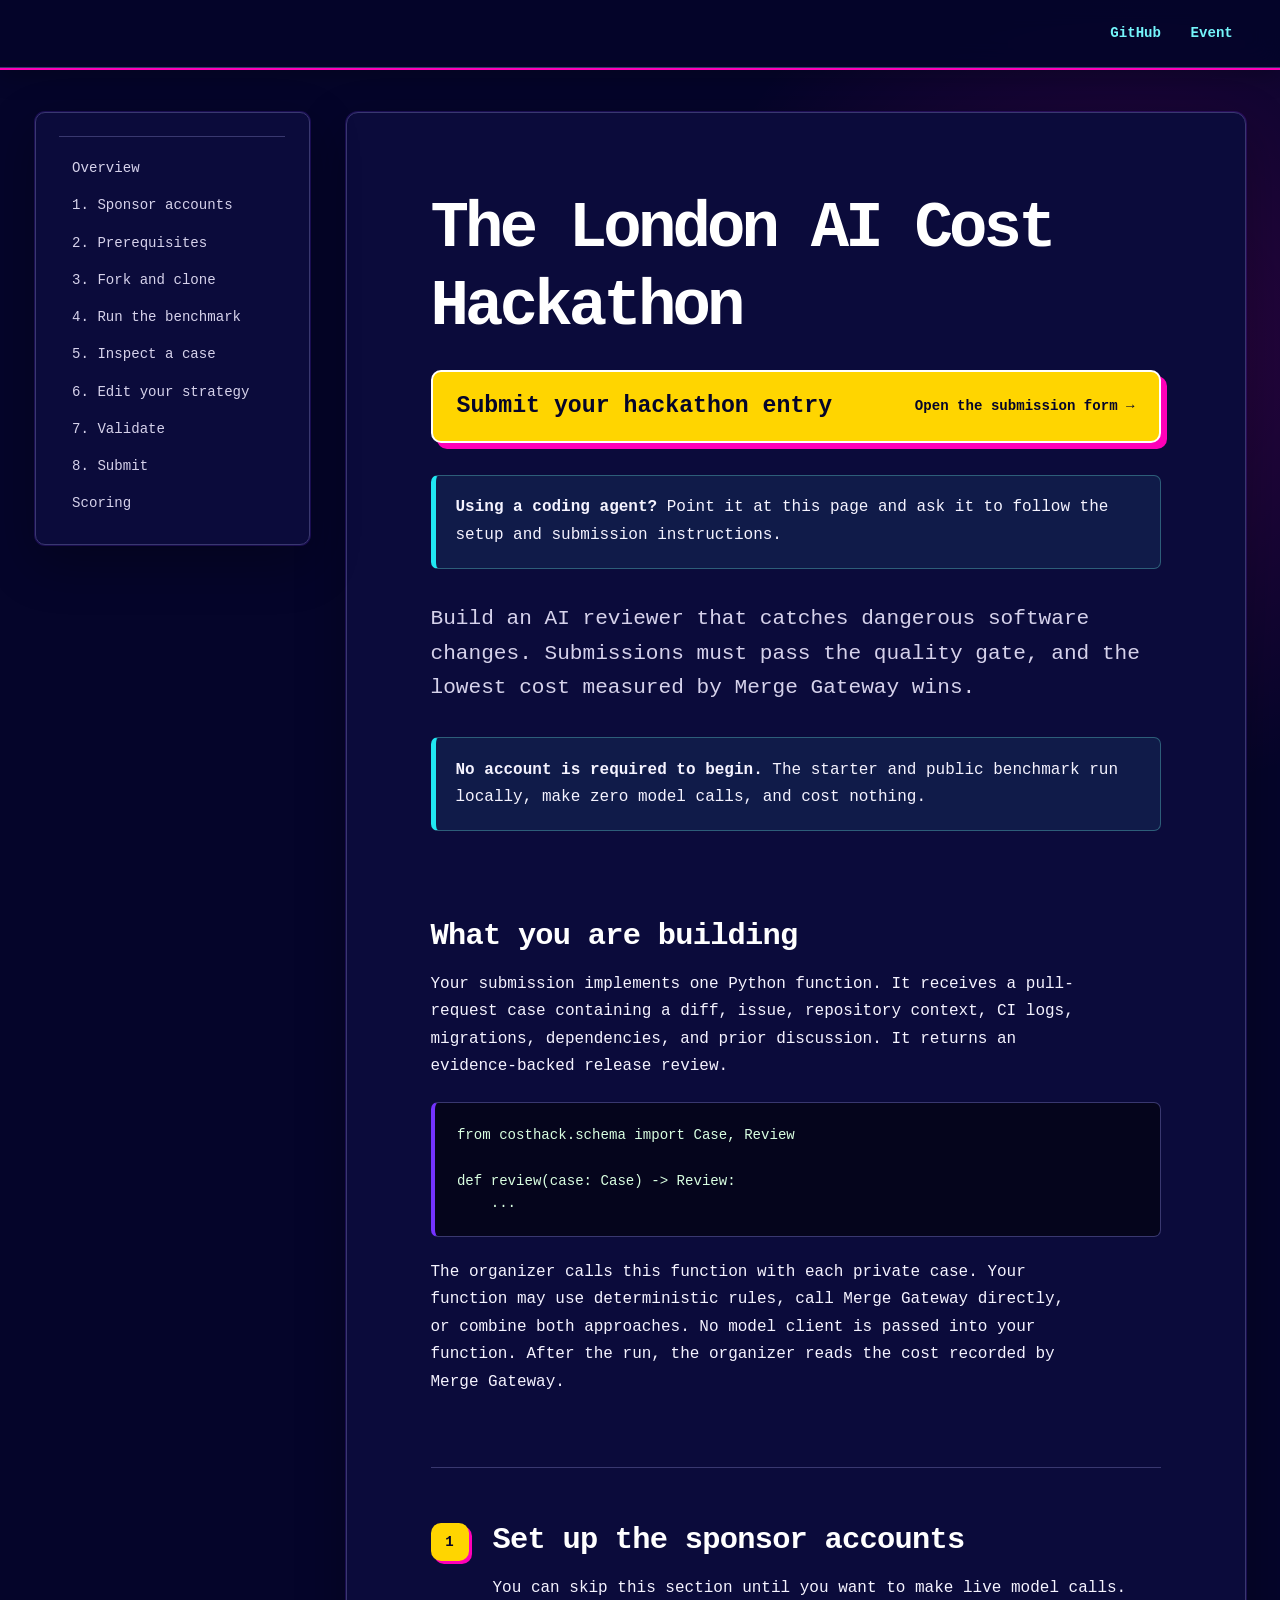
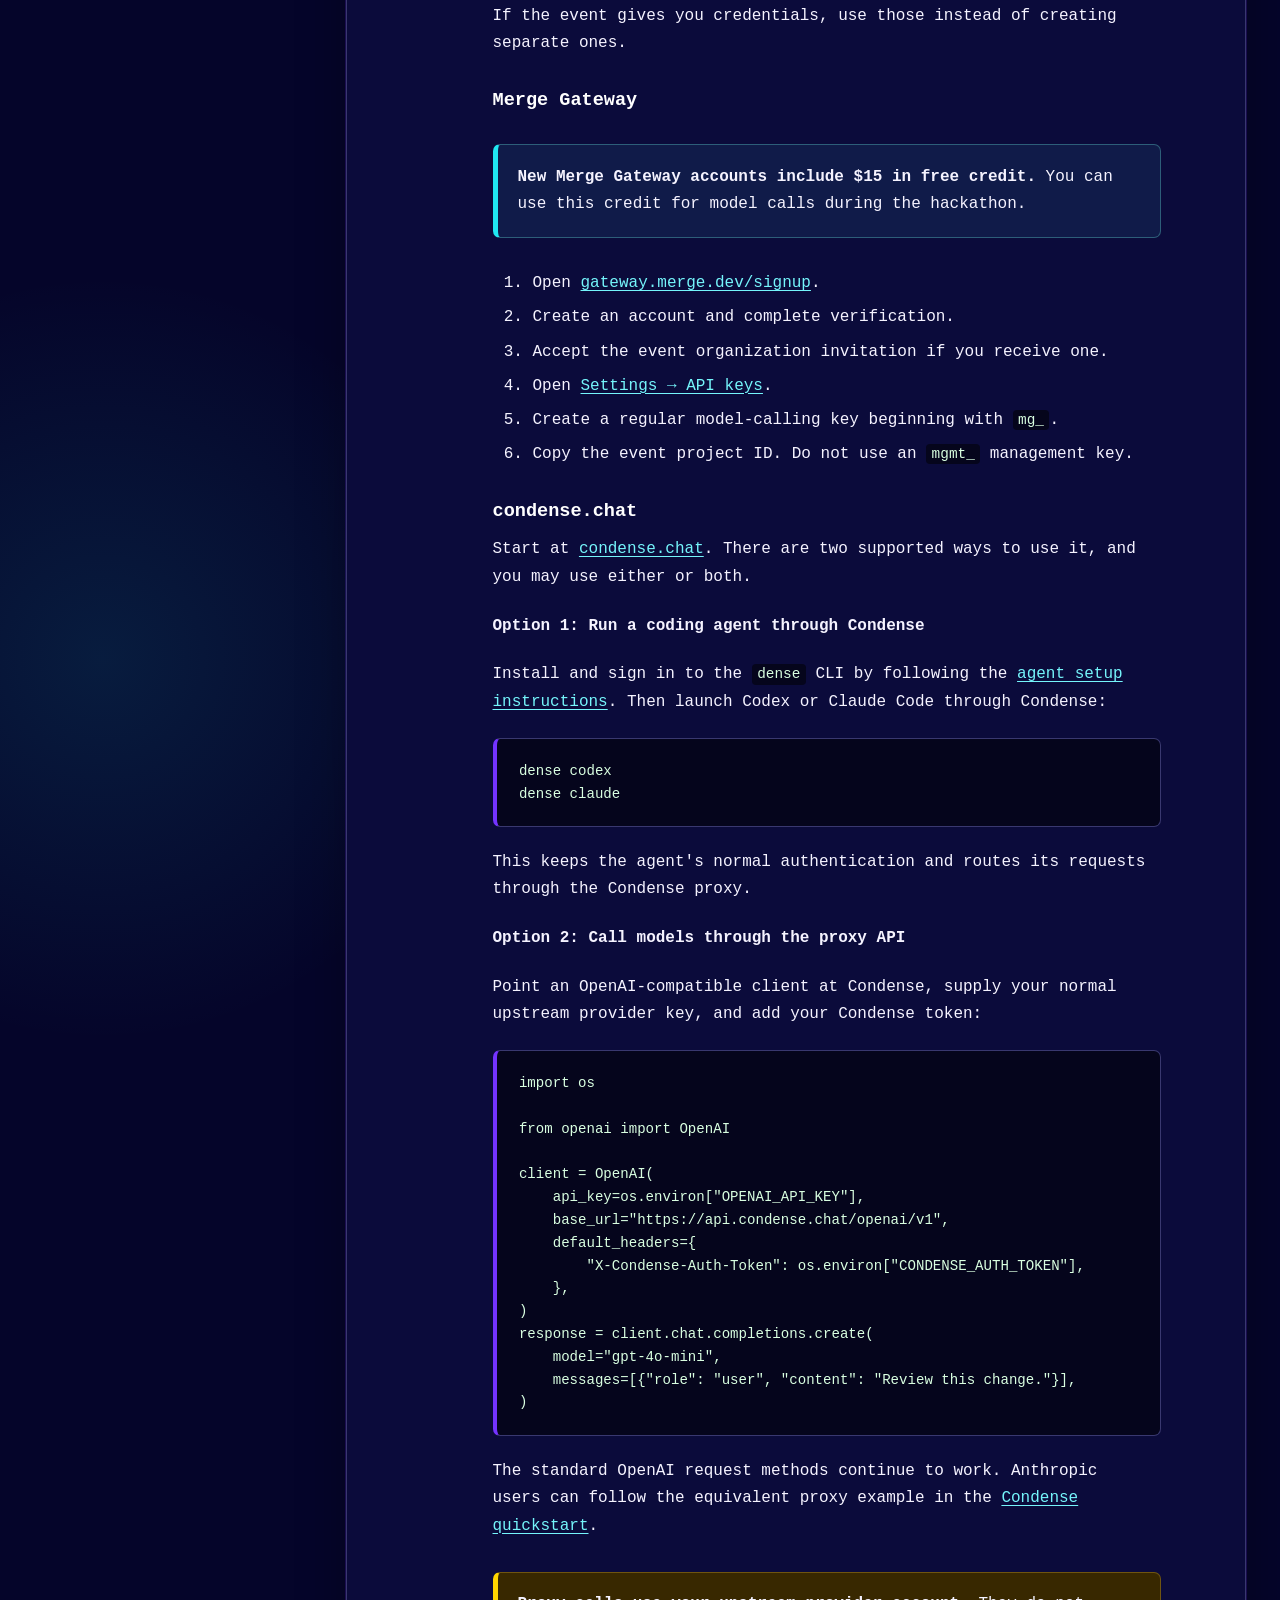
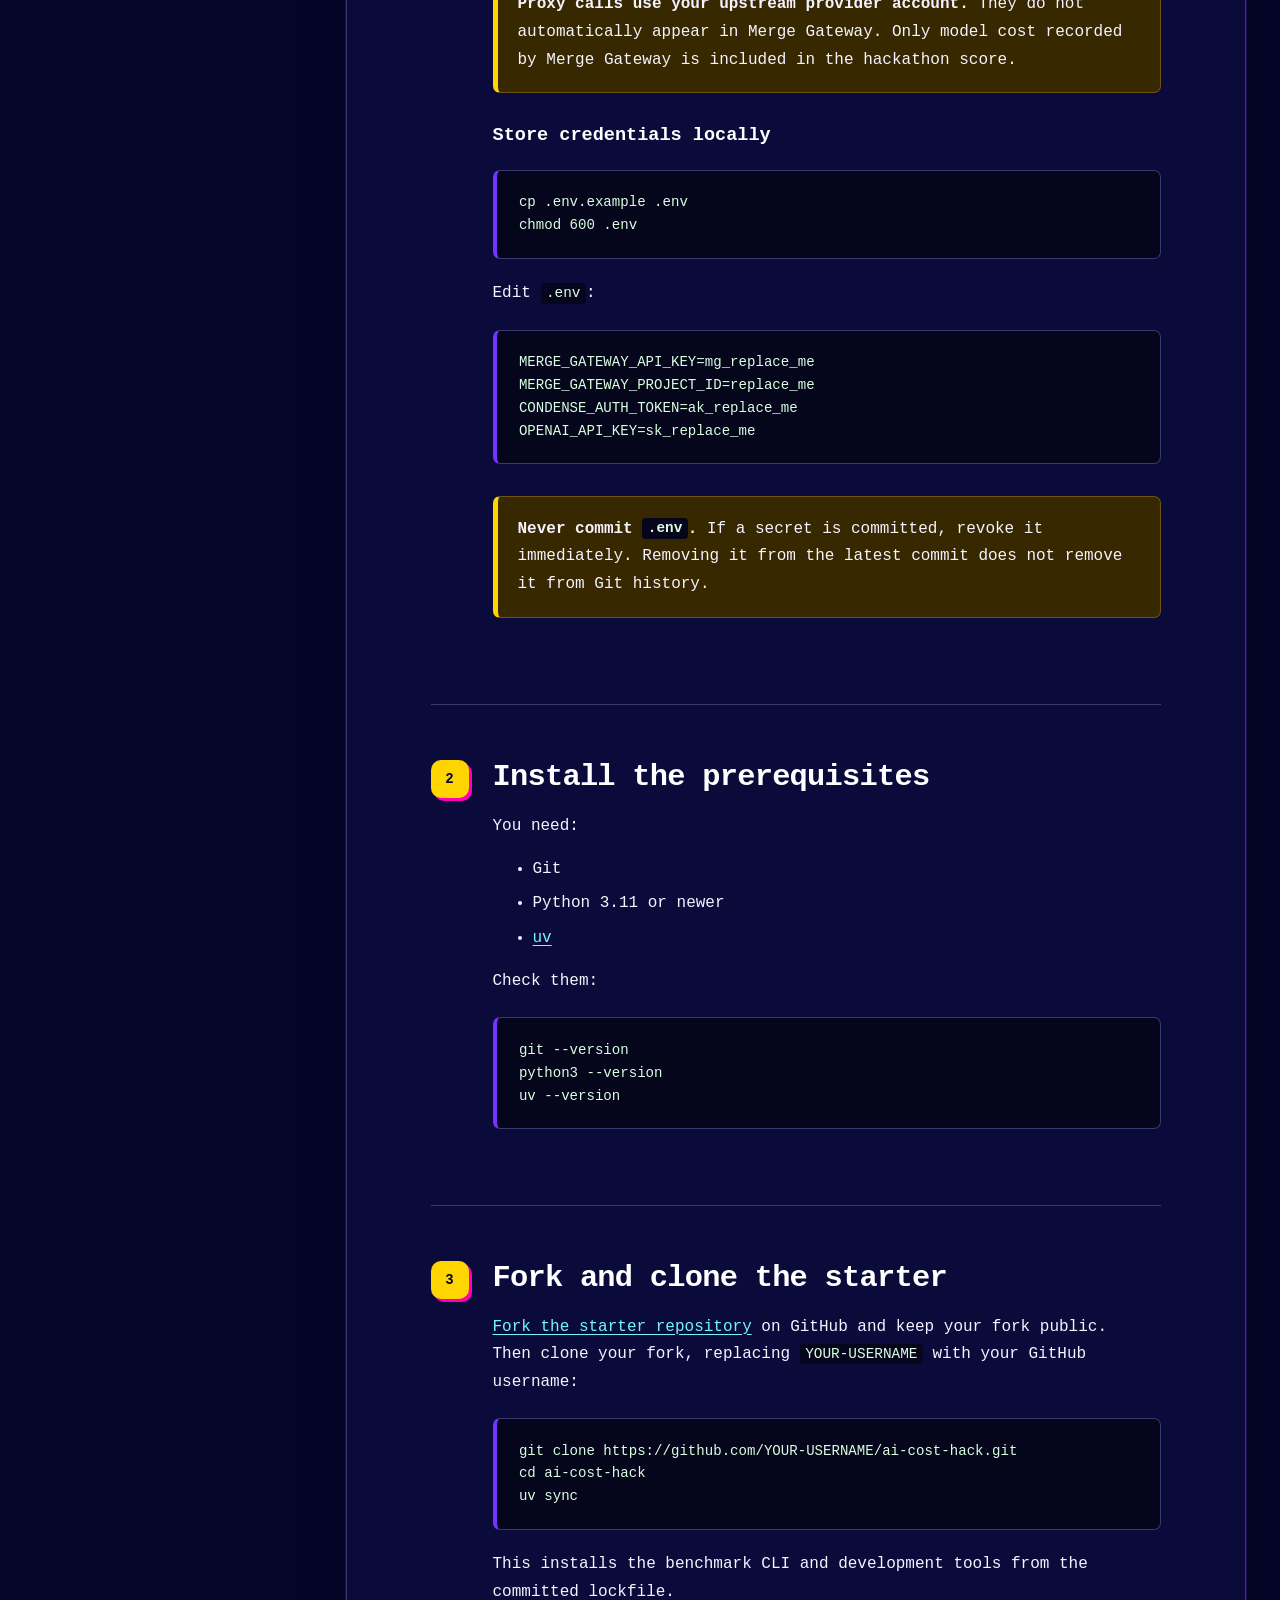
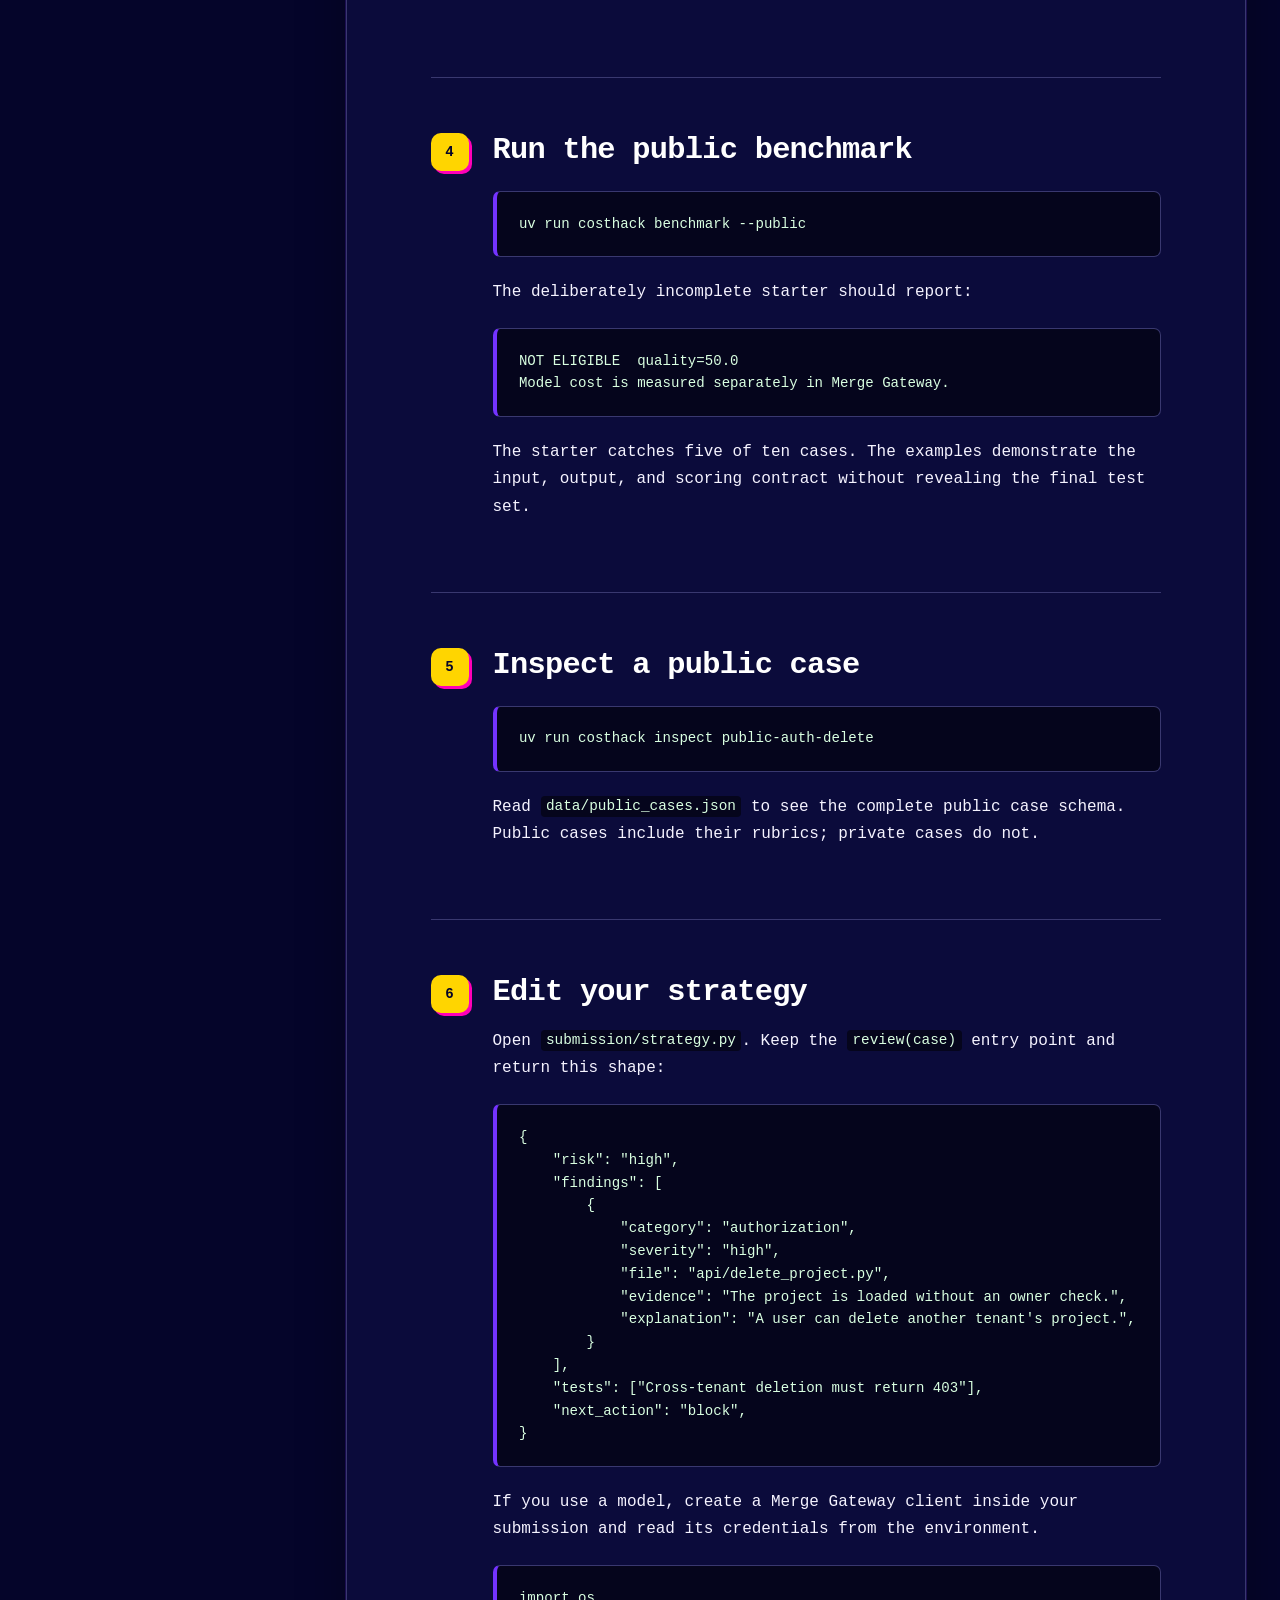
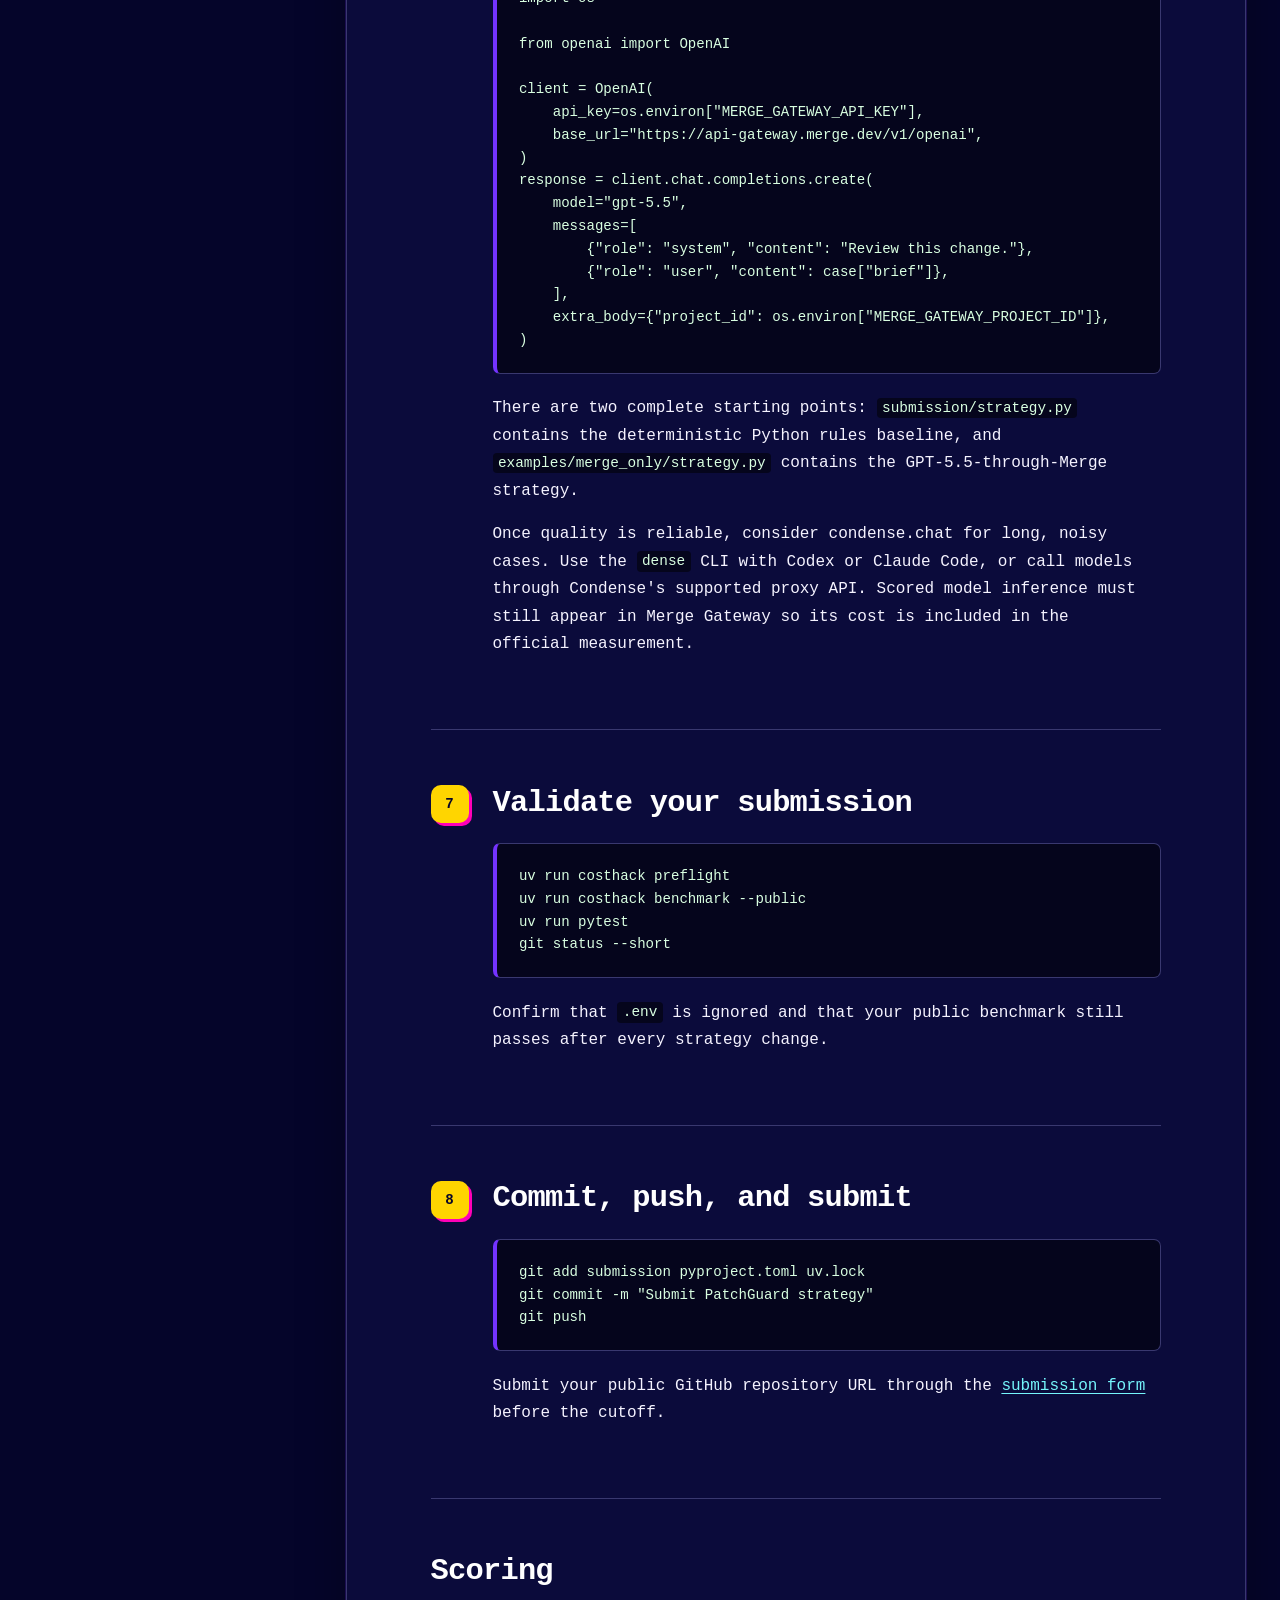
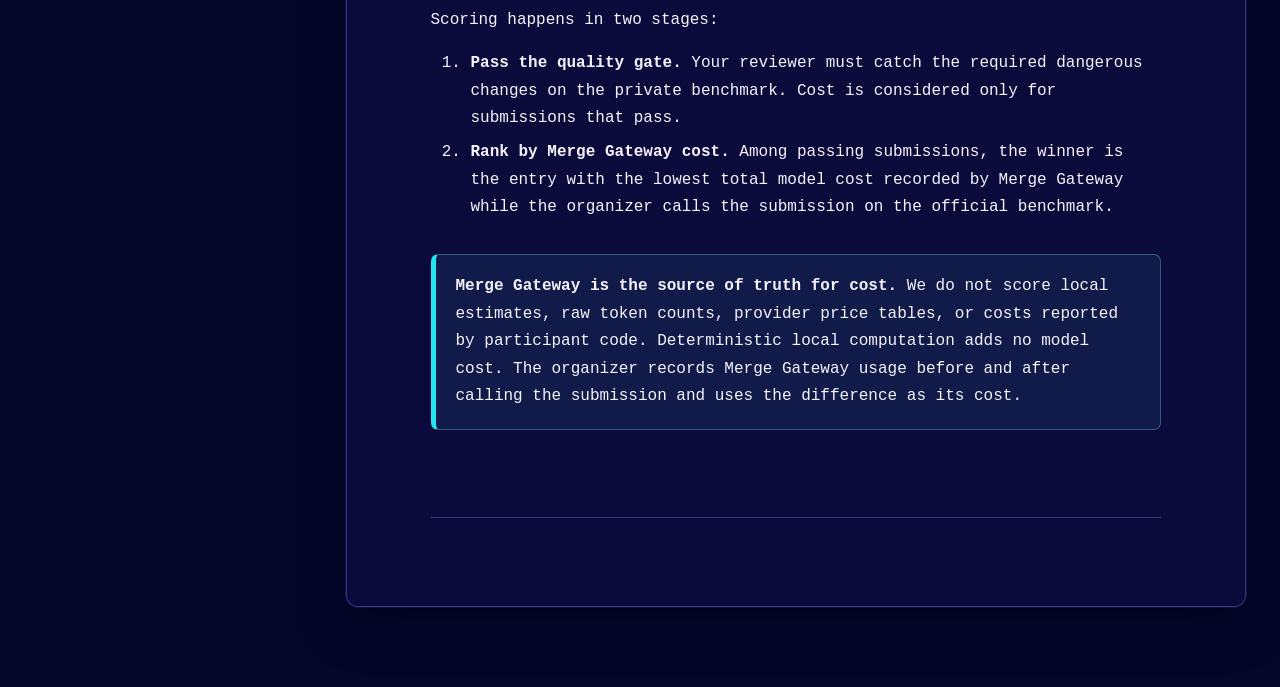
==== commit f35e450b: "Add prominent submission form button" ====
--- a/site/index.html
+++ b/site/index.html
@@ -39,6 +39,15 @@
       <main id="content">
         <article>
           <h1>The London AI Cost Hackathon</h1>
+          <a
+            class="submission-cta"
+            href="https://forms.gle/kEtJrMxuxdGH4Zx56"
+            target="_blank"
+            rel="noopener noreferrer"
+          >
+            <span class="submission-cta-label">Submit your hackathon entry</span>
+            <span class="submission-cta-detail">Open the submission form →</span>
+          </a>
           <div class="note agent-note">
             <strong>Using a coding agent?</strong>
             Point it at this page and ask it to follow the setup and submission
@@ -321,7 +330,7 @@
 git push</code></pre>
               <p>
                 Submit your public GitHub repository URL through the
-                <a href="https://forms.gle/WFibQgZeckAAnwMFA">submission form</a>
+                <a href="https://forms.gle/kEtJrMxuxdGH4Zx56">submission form</a>
                 before the cutoff.
               </p>
             </div>
--- a/site/styles.css
+++ b/site/styles.css
@@ -245,6 +245,52 @@
   line-height: 1.65;
 }
 
+.submission-cta {
+  display: flex;
+  align-items: center;
+  justify-content: space-between;
+  gap: 1rem;
+  width: 100%;
+  margin: 1.5rem 0 2rem;
+  padding: 1.25rem 1.5rem;
+  color: var(--canvas);
+  background: var(--yellow);
+  border: 2px solid white;
+  border-radius: 10px;
+  box-shadow: 6px 6px 0 var(--pink);
+  text-decoration: none;
+  transition:
+    transform 120ms ease,
+    box-shadow 120ms ease;
+}
+
+.submission-cta:hover,
+.submission-cta:focus-visible {
+  color: var(--canvas);
+  background: white;
+  box-shadow: 3px 3px 0 var(--pink);
+  transform: translate(3px, 3px);
+}
+
+.submission-cta:focus-visible {
+  outline: 3px solid var(--accent);
+  outline-offset: 5px;
+}
+
+.submission-cta-label {
+  font-size: clamp(1.15rem, 2.5vw, 1.45rem);
+  font-weight: 800;
+  line-height: 1.25;
+}
+
+.submission-cta-detail {
+  flex: 0 0 auto;
+  font-size: 0.88rem;
+  font-weight: 700;
+  line-height: 1.3;
+  text-align: right;
+}
+
 .agent-note {
   margin-top: 0;
 }
@@ -374,6 +420,16 @@
     font-size: 2.65rem;
   }
 
+  .submission-cta {
+    align-items: flex-start;
+    flex-direction: column;
+    padding: 1.1rem 1.15rem;
+  }
+
+  .submission-cta-detail {
+    text-align: left;
+  }
+
   .step {
     grid-template-columns: 34px minmax(0, 1fr);
     gap: 0.8rem;
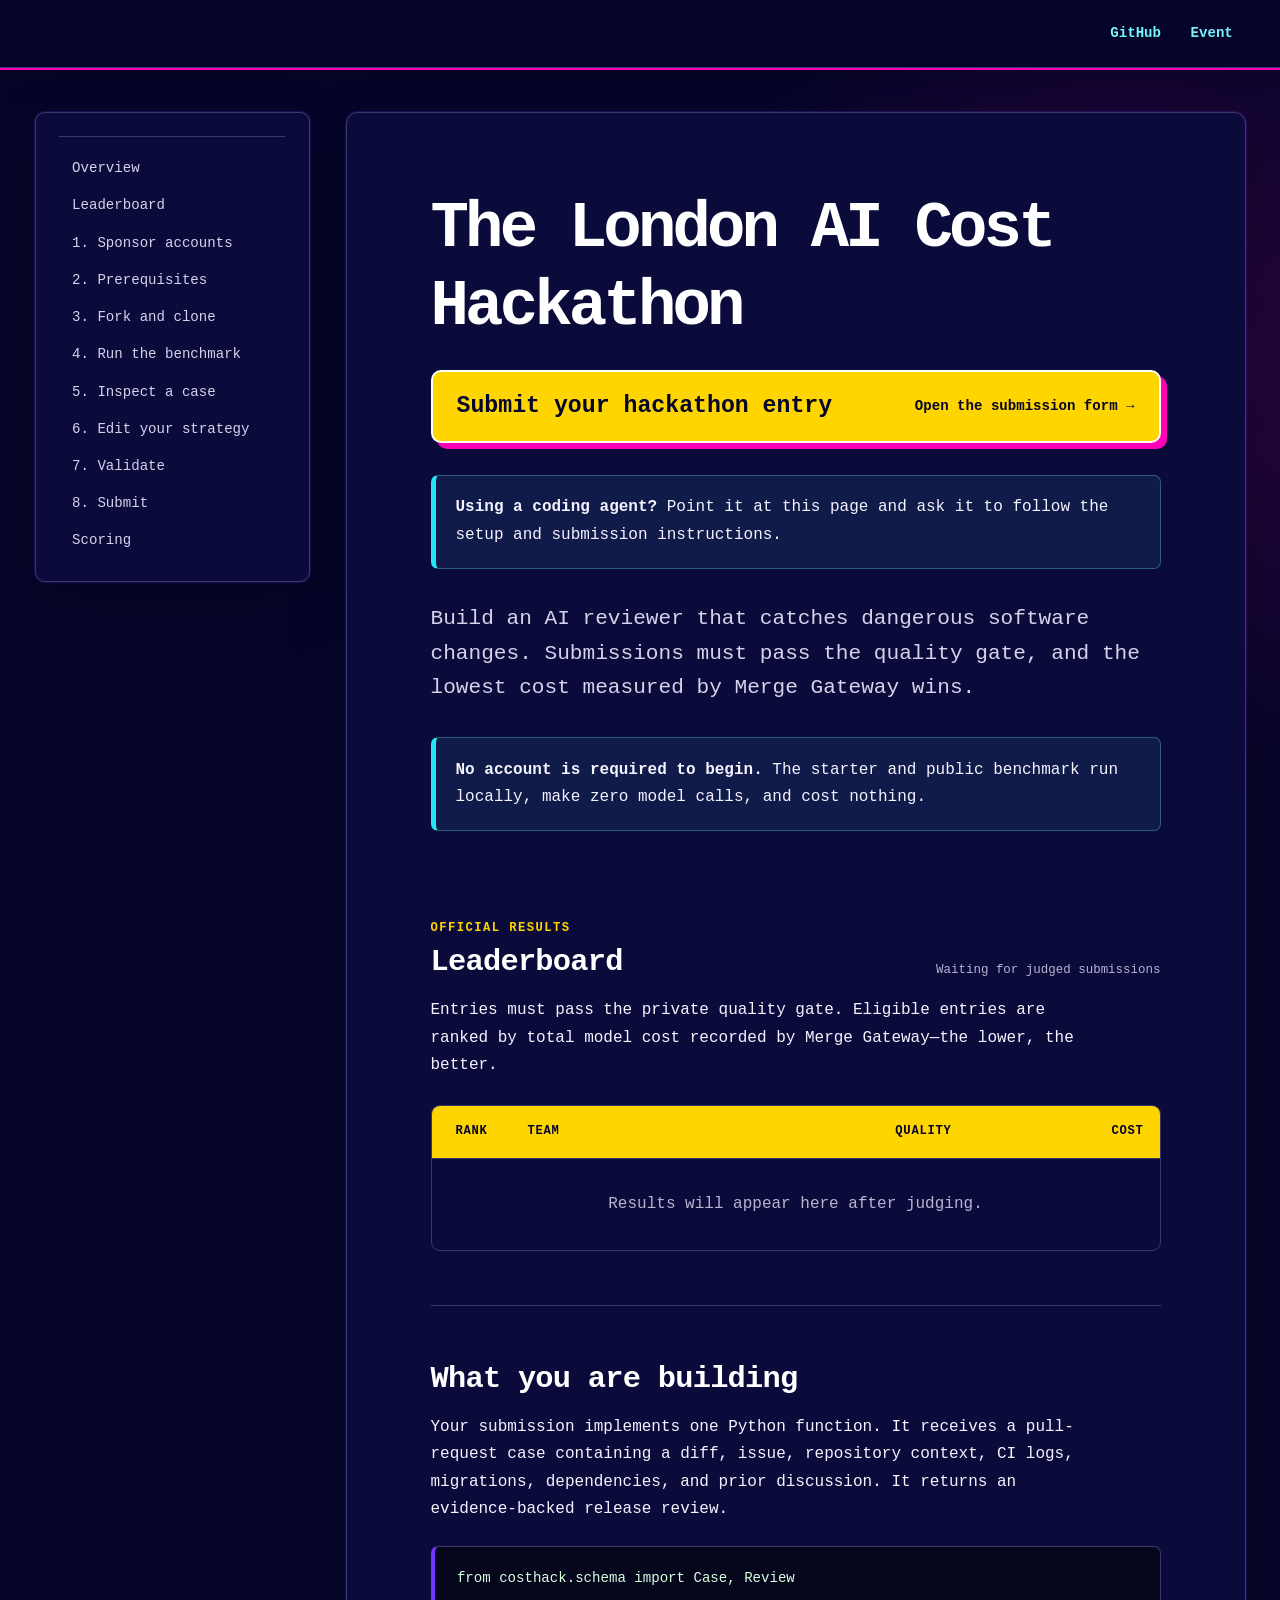
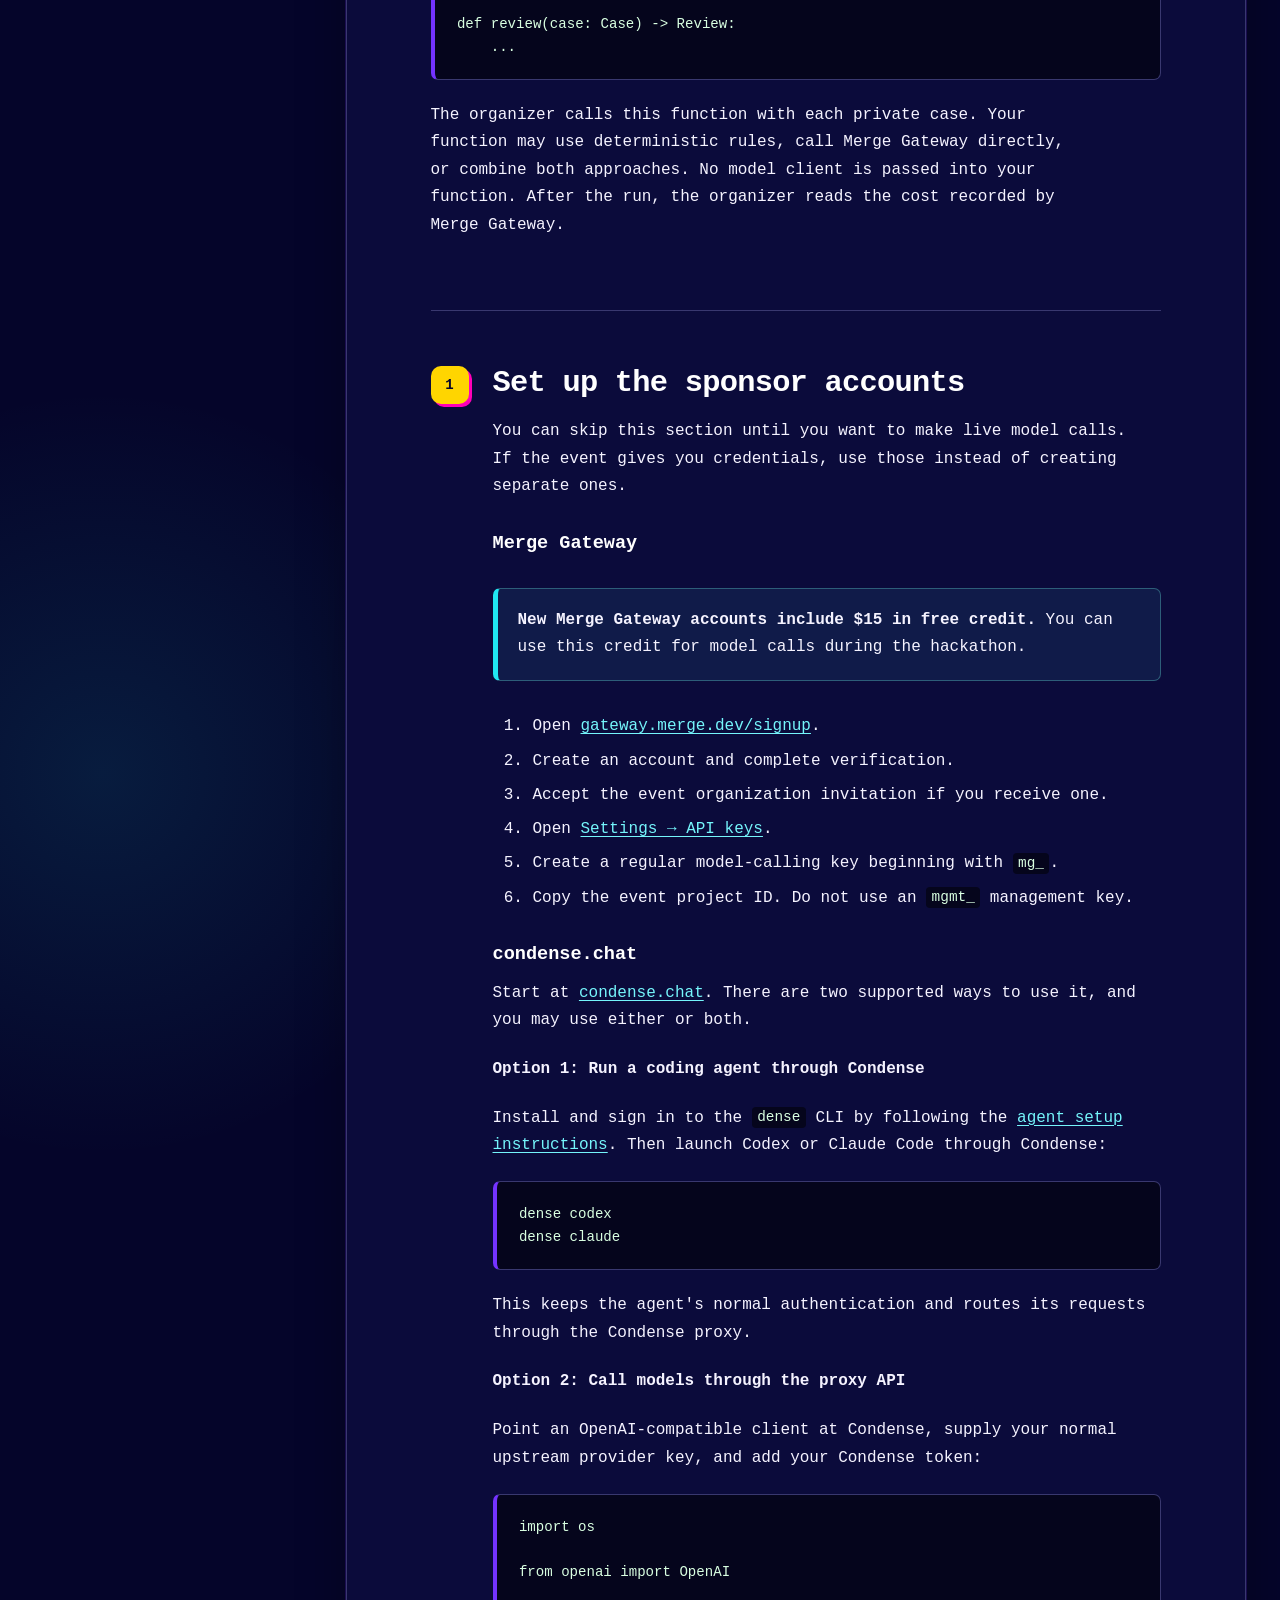
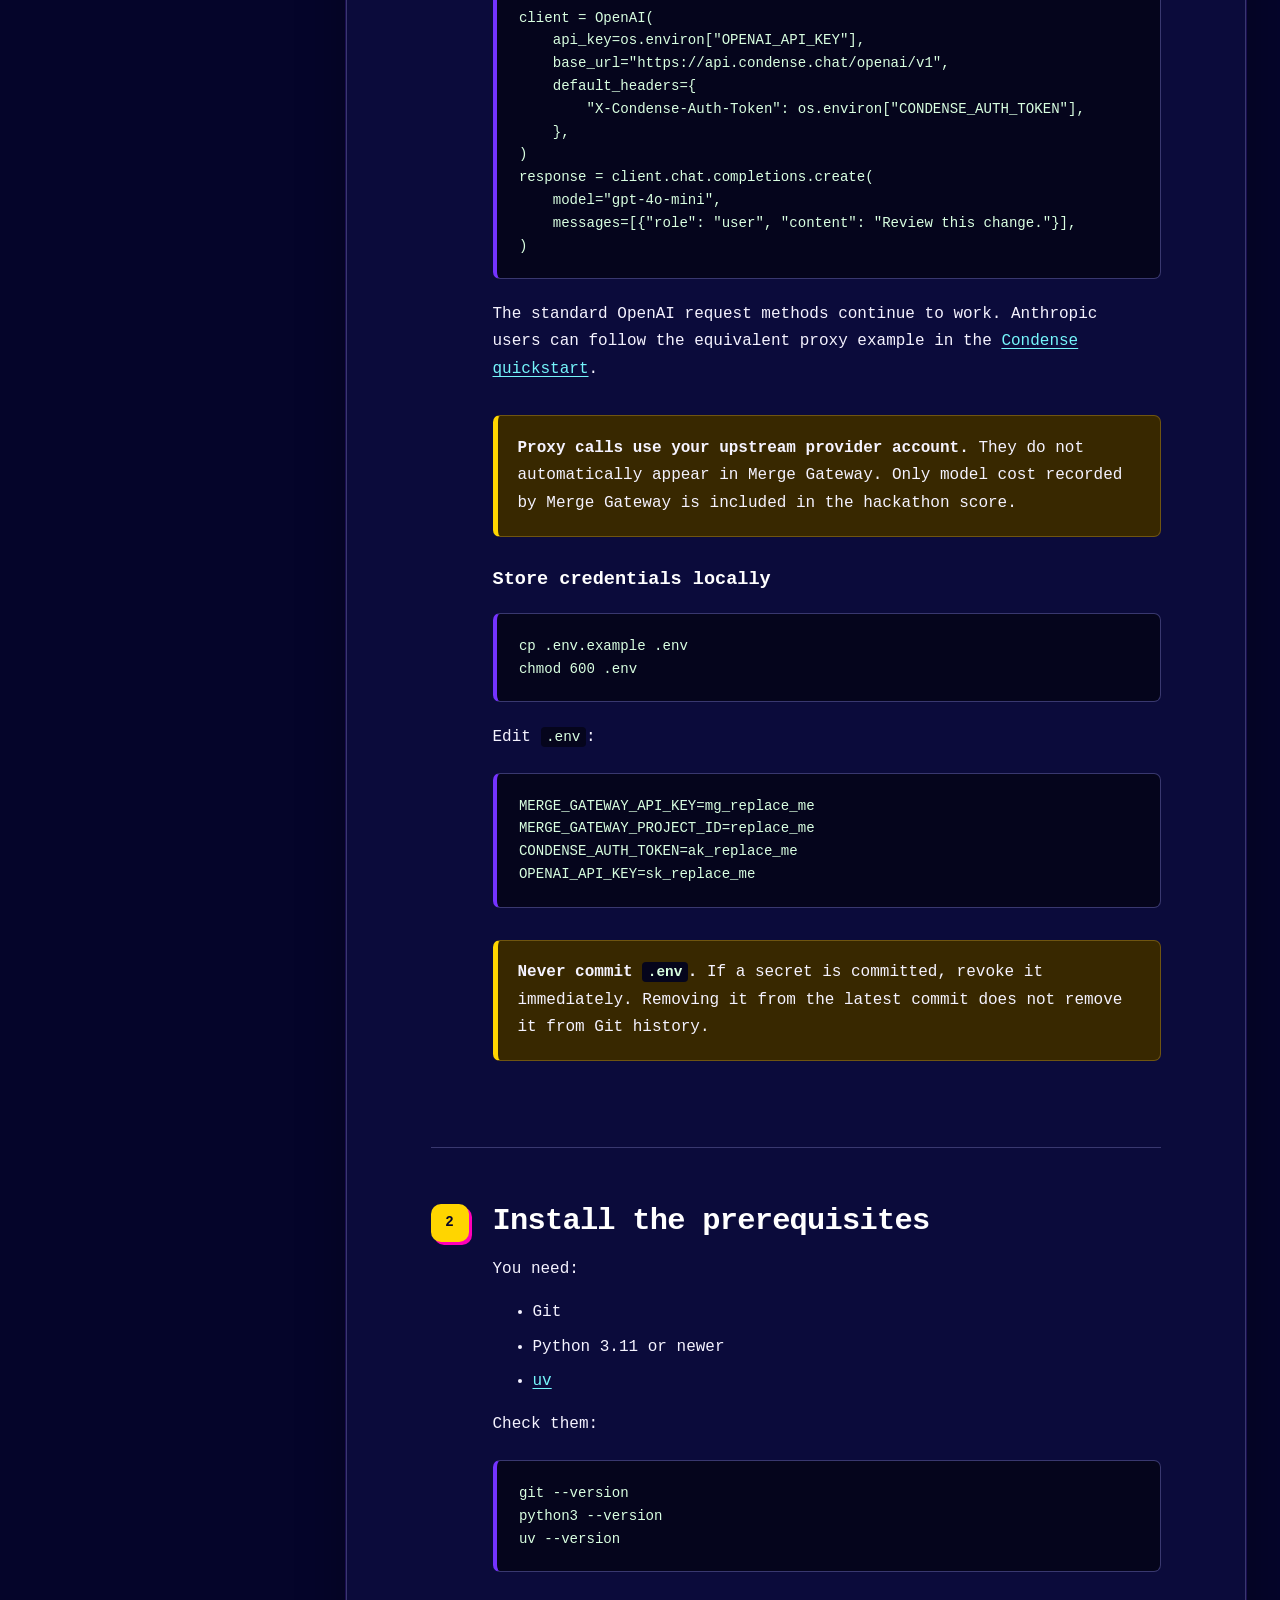
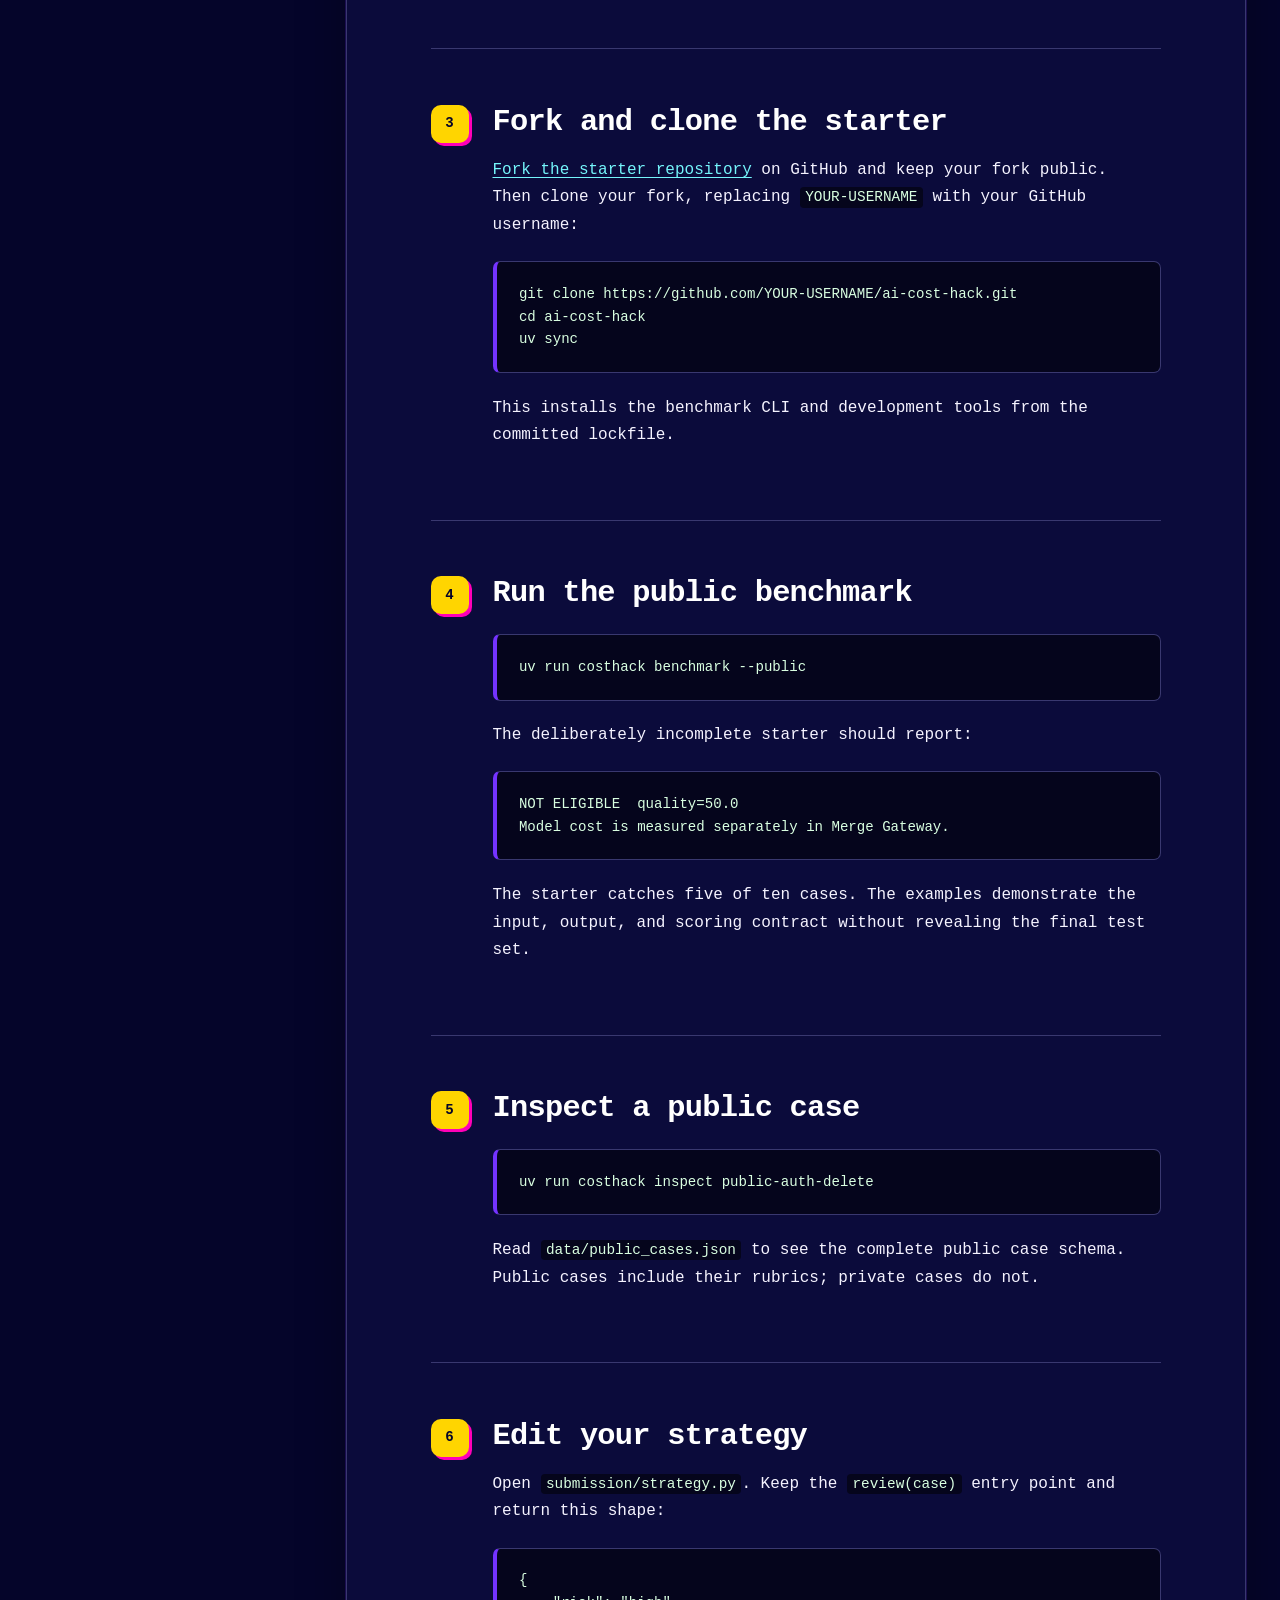
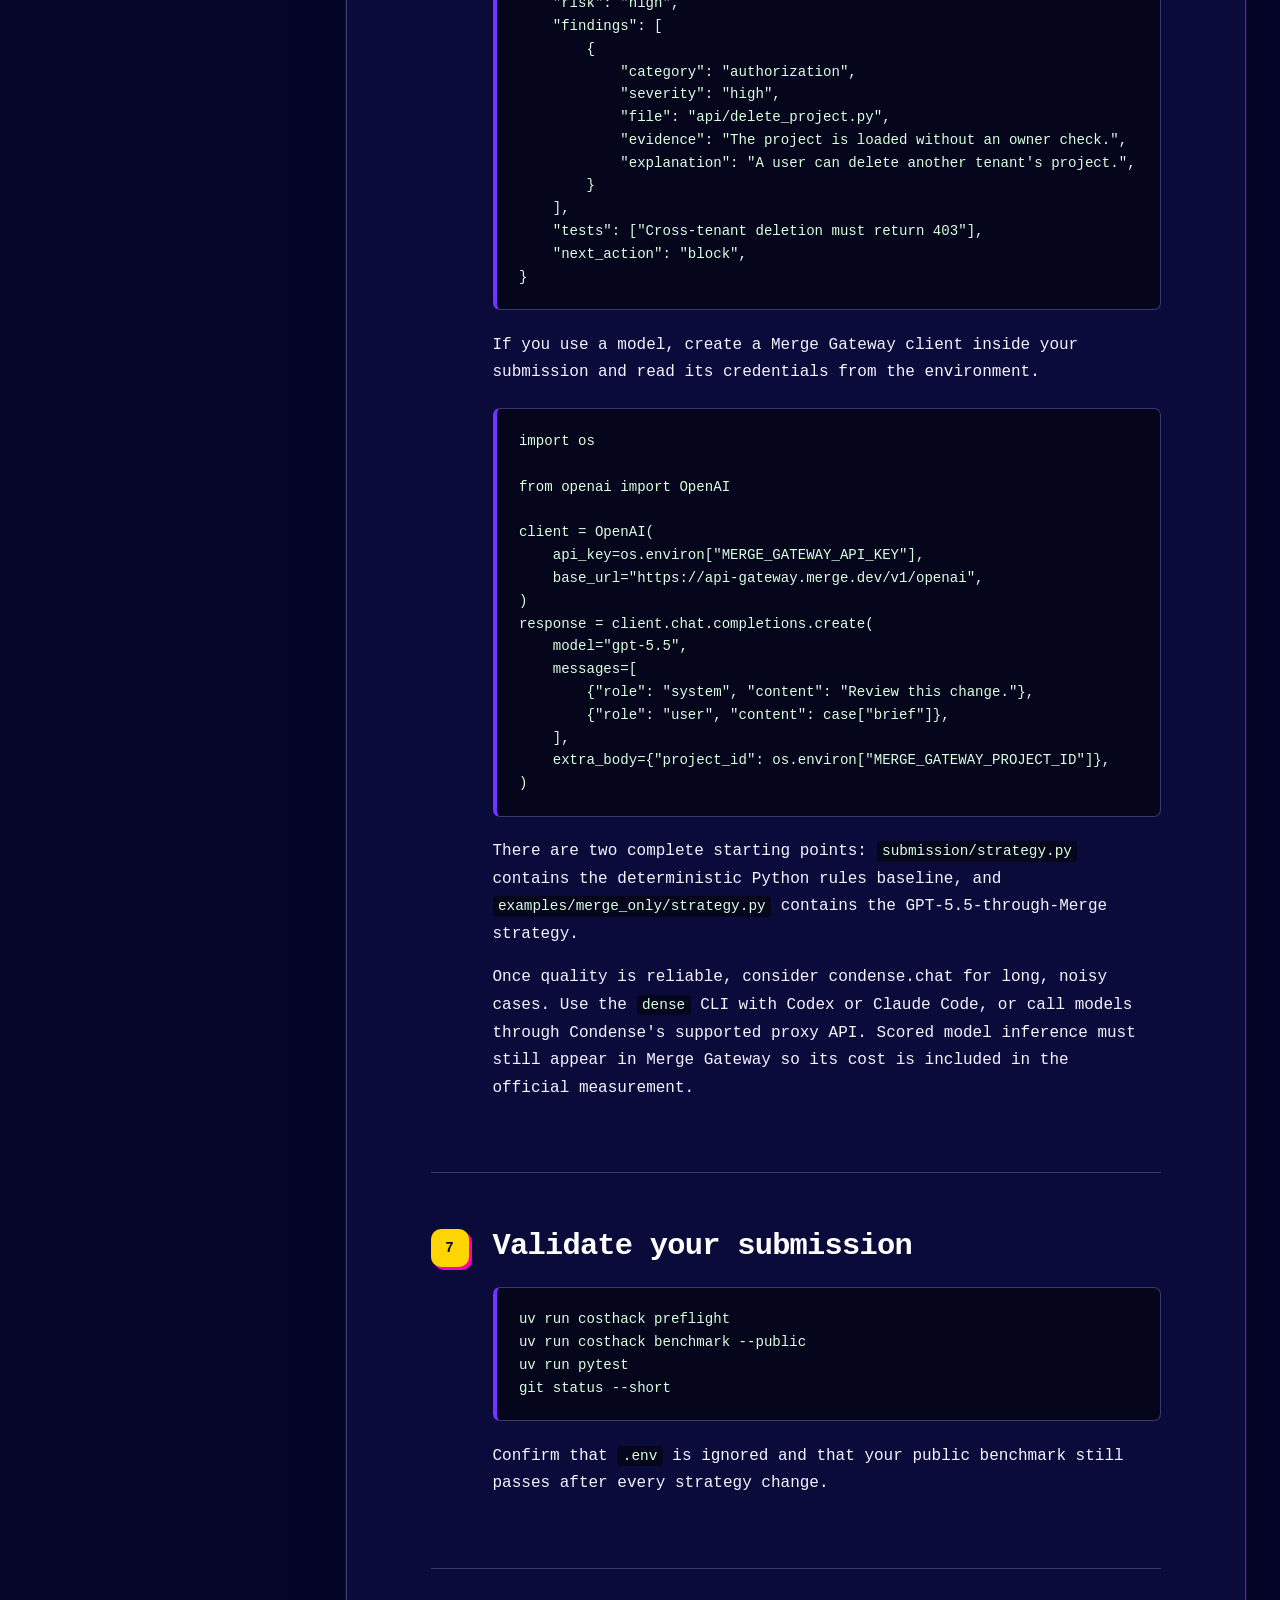
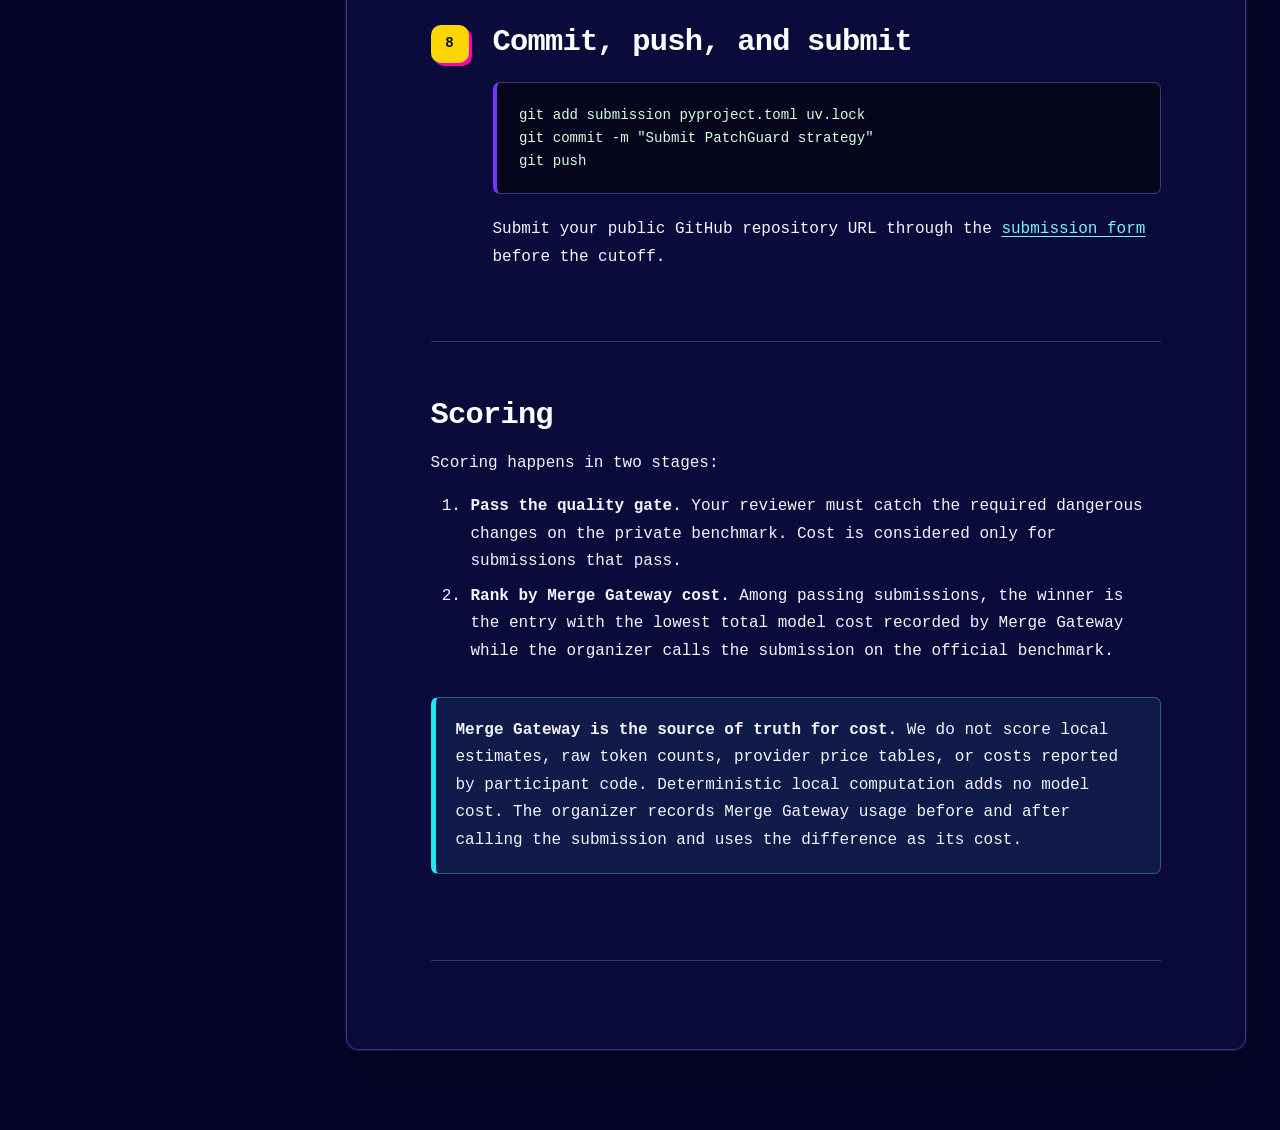
==== commit a69e82a9: "Simplify judging and add public leaderboard" ====
--- a/site/index.html
+++ b/site/index.html
@@ -9,6 +9,7 @@
     />
     <title>The London AI Cost Hackathon</title>
     <link rel="stylesheet" href="styles.css" />
+    <script src="leaderboard.js" defer></script>
   </head>
   <body>
     <a class="skip-link" href="#content">Skip to content</a>
@@ -24,6 +25,7 @@
       <aside class="sidebar">
         <nav aria-label="Guide sections">
           <a href="#overview">Overview</a>
+          <a href="#leaderboard">Leaderboard</a>
           <a href="#accounts">1. Sponsor accounts</a>
           <a href="#prerequisites">2. Prerequisites</a>
           <a href="#clone">3. Fork and clone</a>
@@ -64,6 +66,41 @@
             The starter and public benchmark run locally, make zero model calls, and cost
             nothing.
           </div>
+
+          <section id="leaderboard">
+            <div class="section-heading">
+              <div>
+                <p class="eyebrow">Official results</p>
+                <h2>Leaderboard</h2>
+              </div>
+              <p class="leaderboard-updated" id="leaderboard-updated">
+                Waiting for judged submissions
+              </p>
+            </div>
+            <p>
+              Entries must pass the private quality gate. Eligible entries are ranked by
+              total model cost recorded by Merge Gateway—the lower, the better.
+            </p>
+            <div class="leaderboard-frame">
+              <table class="leaderboard-table">
+                <thead>
+                  <tr>
+                    <th scope="col">Rank</th>
+                    <th scope="col">Team</th>
+                    <th scope="col">Quality</th>
+                    <th scope="col">Cost</th>
+                  </tr>
+                </thead>
+                <tbody id="leaderboard-body">
+                  <tr>
+                    <td class="leaderboard-empty" colspan="4">
+                      Results will appear here after judging.
+                    </td>
+                  </tr>
+                </tbody>
+              </table>
+            </div>
+          </section>
 
           <section id="overview">
             <h2>What you are building</h2>
--- a/site/styles.css
+++ b/site/styles.css
@@ -295,6 +295,104 @@
   margin-top: 0;
 }
 
+.section-heading {
+  display: flex;
+  align-items: end;
+  justify-content: space-between;
+  gap: 1.5rem;
+  margin-bottom: 1rem;
+}
+
+.section-heading h2 {
+  margin-bottom: 0;
+}
+
+.eyebrow {
+  margin: 0 0 0.35rem;
+  color: var(--yellow);
+  font-size: 0.76rem;
+  font-weight: 800;
+  letter-spacing: 0.12em;
+  text-transform: uppercase;
+}
+
+.leaderboard-updated {
+  margin: 0;
+  color: var(--muted);
+  font-size: 0.78rem;
+  text-align: right;
+}
+
+.leaderboard-frame {
+  margin-top: 1.6rem;
+  overflow-x: auto;
+  border: 1px solid var(--line);
+  border-radius: 9px;
+}
+
+.leaderboard-table {
+  width: 100%;
+  border-collapse: collapse;
+  font-variant-numeric: tabular-nums;
+}
+
+.leaderboard-table th,
+.leaderboard-table td {
+  padding: 0.95rem 1rem;
+  border-bottom: 1px solid var(--line);
+  text-align: left;
+}
+
+.leaderboard-table th {
+  color: var(--canvas);
+  background: var(--yellow);
+  font-size: 0.76rem;
+  letter-spacing: 0.06em;
+  text-transform: uppercase;
+}
+
+.leaderboard-table th:first-child,
+.leaderboard-table td:first-child {
+  width: 5rem;
+  text-align: center;
+}
+
+.leaderboard-table th:nth-child(3),
+.leaderboard-table th:nth-child(4),
+.leaderboard-table td:nth-child(3),
+.leaderboard-table td:nth-child(4) {
+  text-align: right;
+}
+
+.leaderboard-table tbody tr:last-child td {
+  border-bottom: 0;
+}
+
+.leaderboard-table tbody tr:first-child:not(:only-child) {
+  background: rgba(255, 213, 0, 0.08);
+}
+
+.leaderboard-rank {
+  color: var(--yellow);
+  font-size: 1.15rem;
+  font-weight: 800;
+}
+
+.leaderboard-team {
+  font-weight: 700;
+}
+
+.leaderboard-cost {
+  color: var(--accent);
+  font-weight: 800;
+}
+
+.leaderboard-empty {
+  padding-block: 2rem !important;
+  color: var(--muted);
+  text-align: center !important;
+}
+
 .note,
 .warning {
   margin: 2rem 0;
@@ -430,6 +528,21 @@
     text-align: left;
   }
 
+  .section-heading {
+    align-items: flex-start;
+    flex-direction: column;
+    gap: 0.5rem;
+  }
+
+  .leaderboard-updated {
+    text-align: left;
+  }
+
+  .leaderboard-table th,
+  .leaderboard-table td {
+    padding: 0.8rem 0.65rem;
+  }
+
   .step {
     grid-template-columns: 34px minmax(0, 1fr);
     gap: 0.8rem;
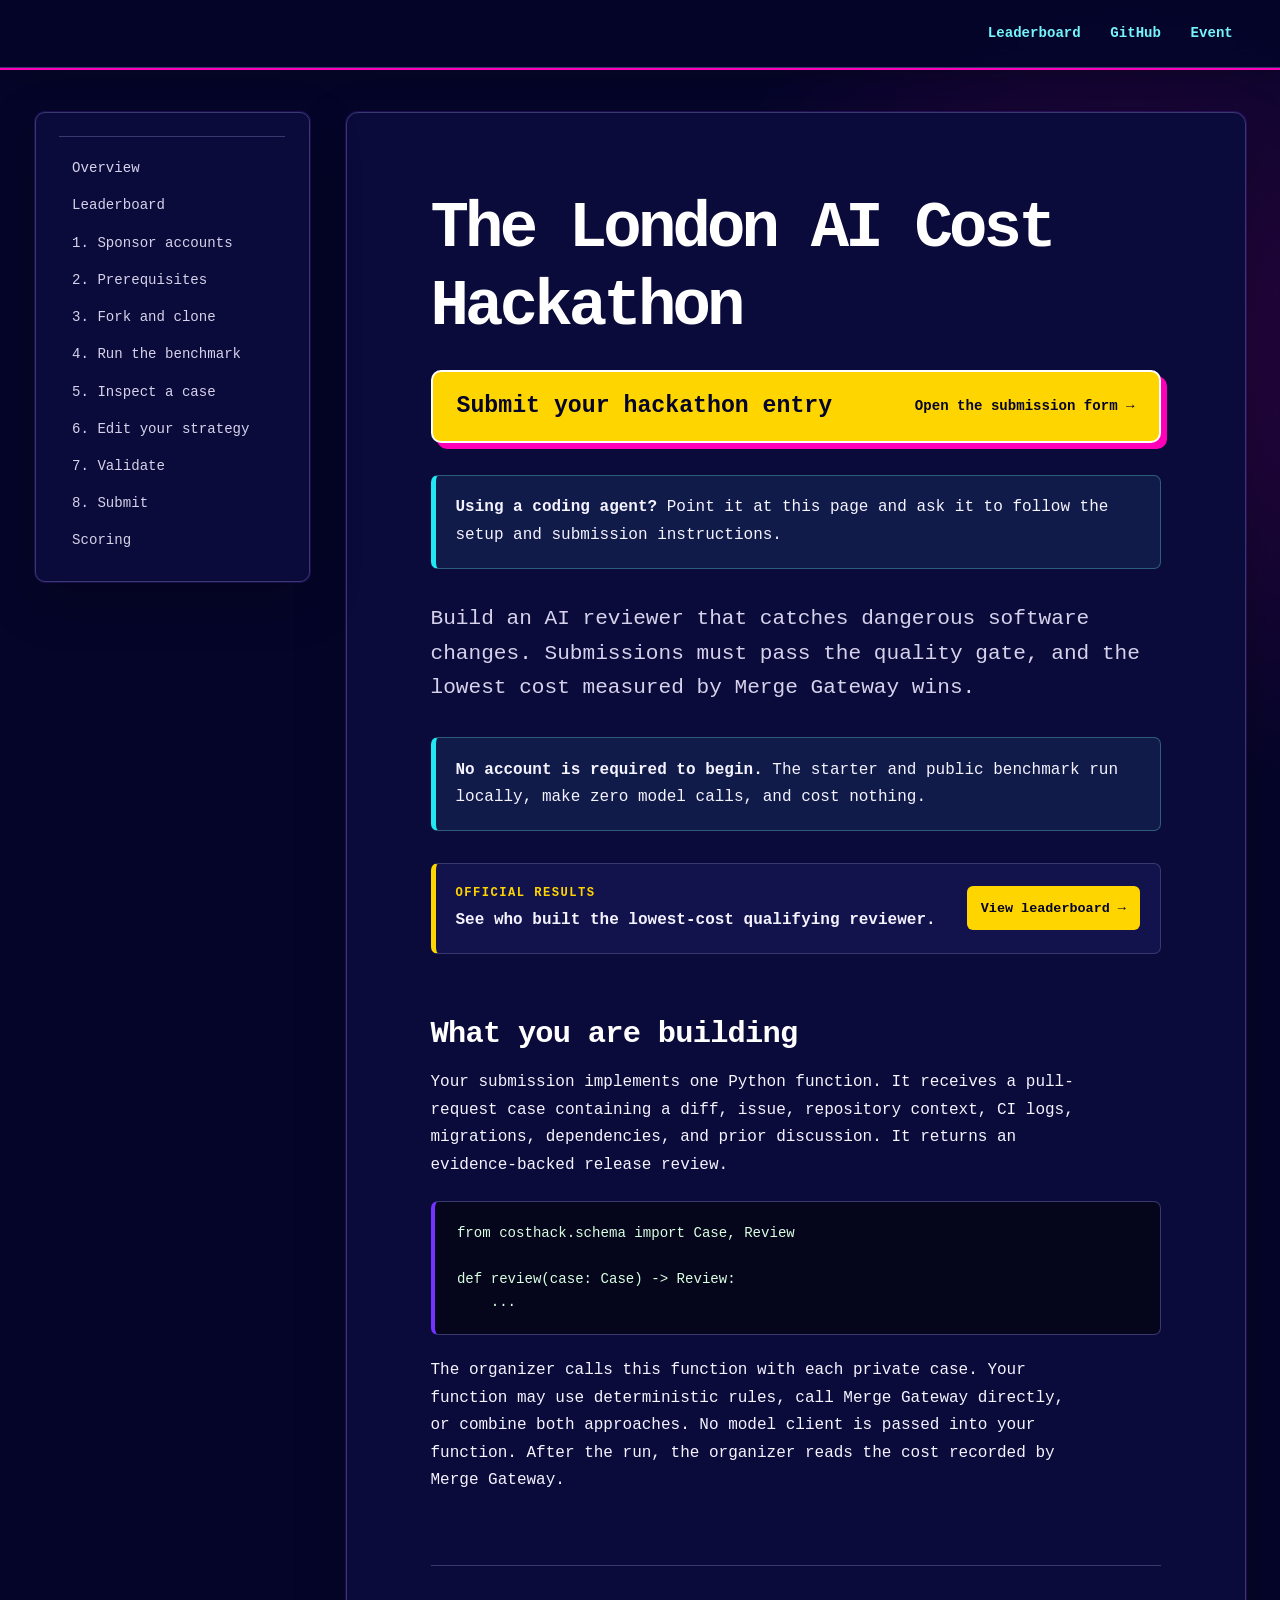
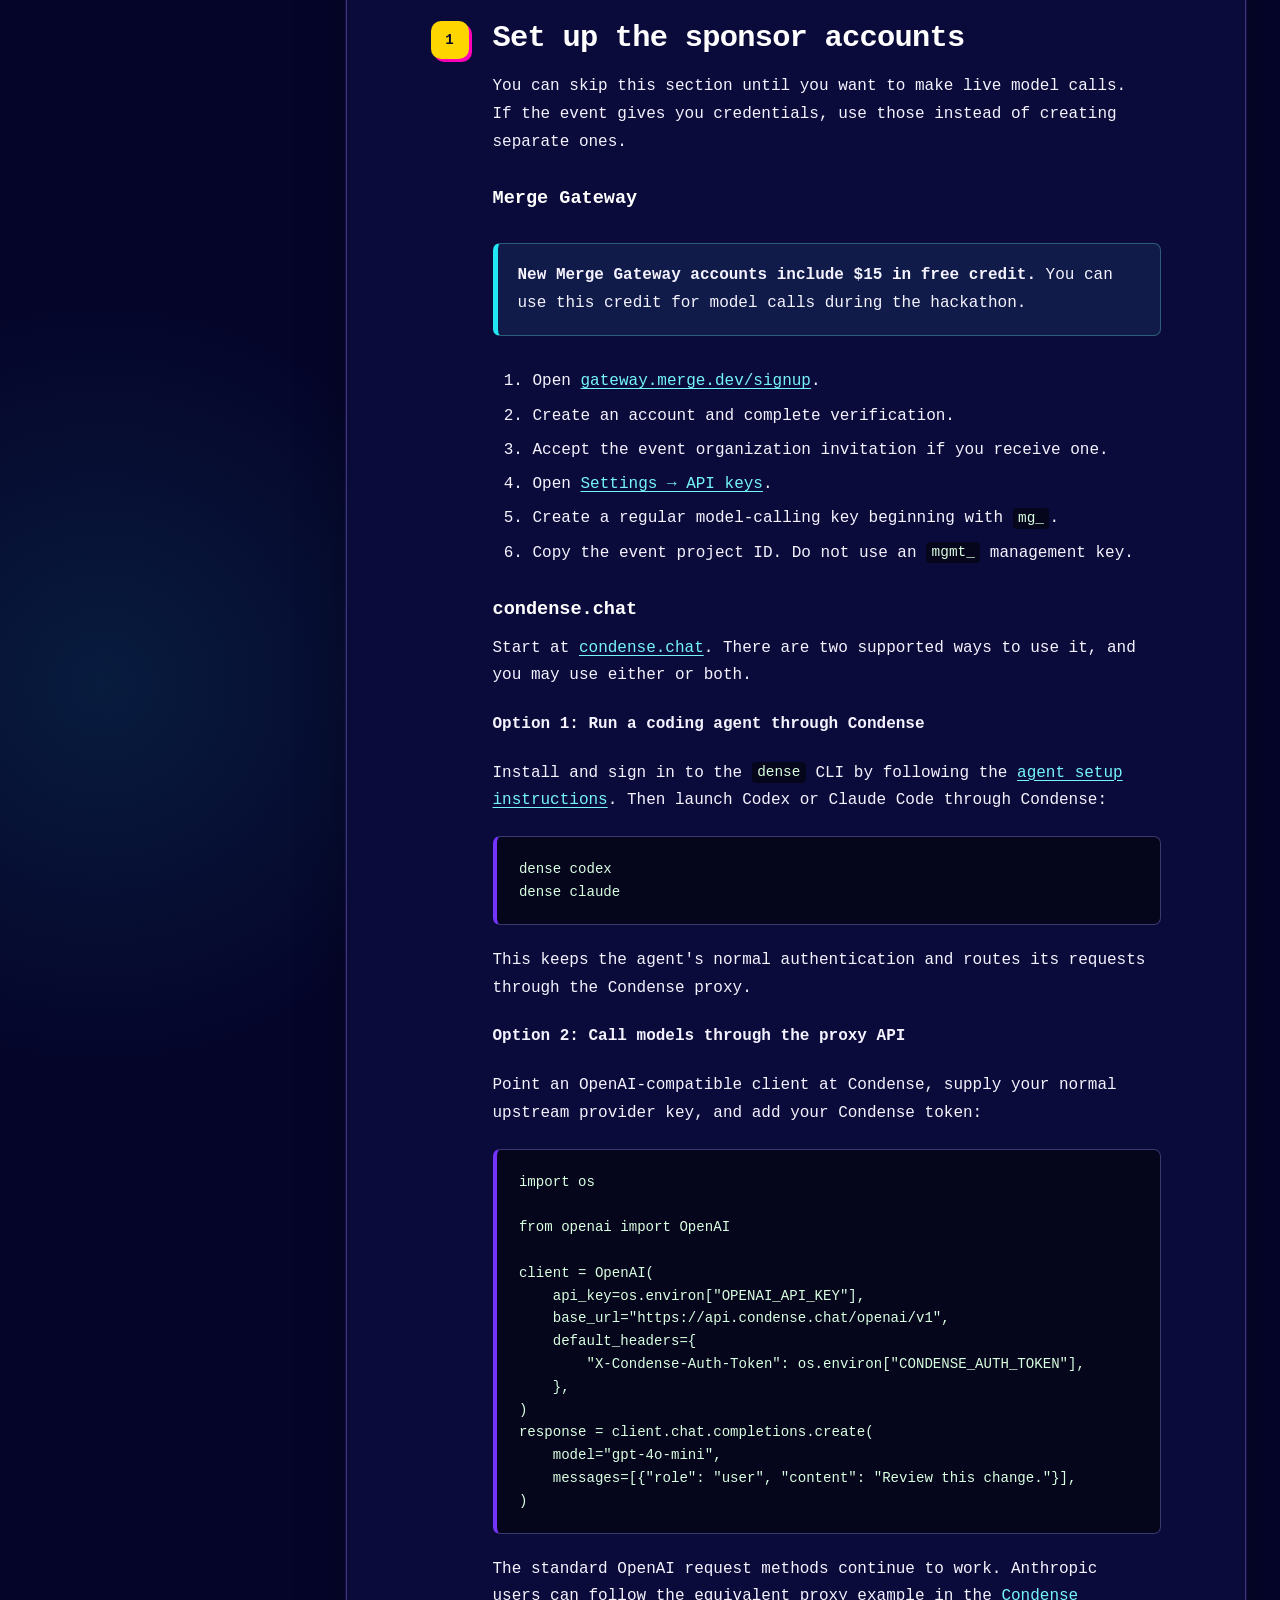
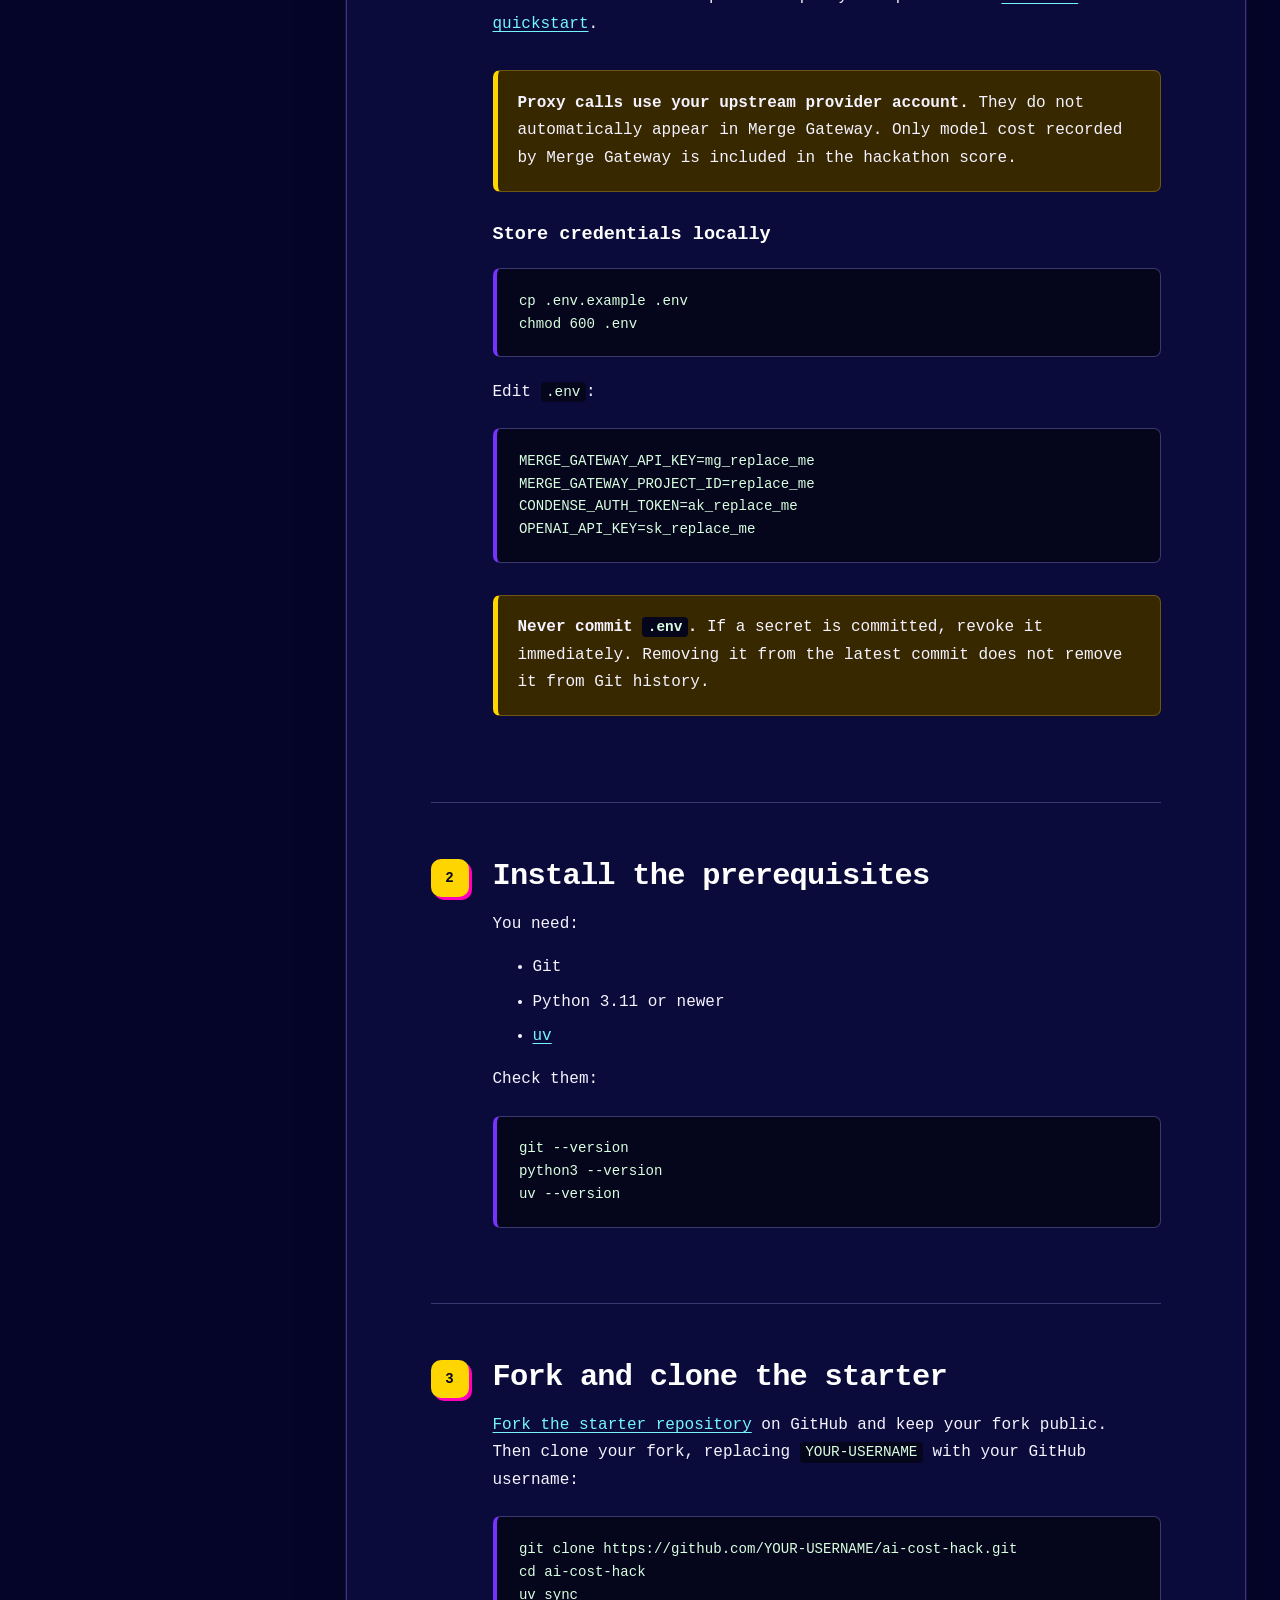
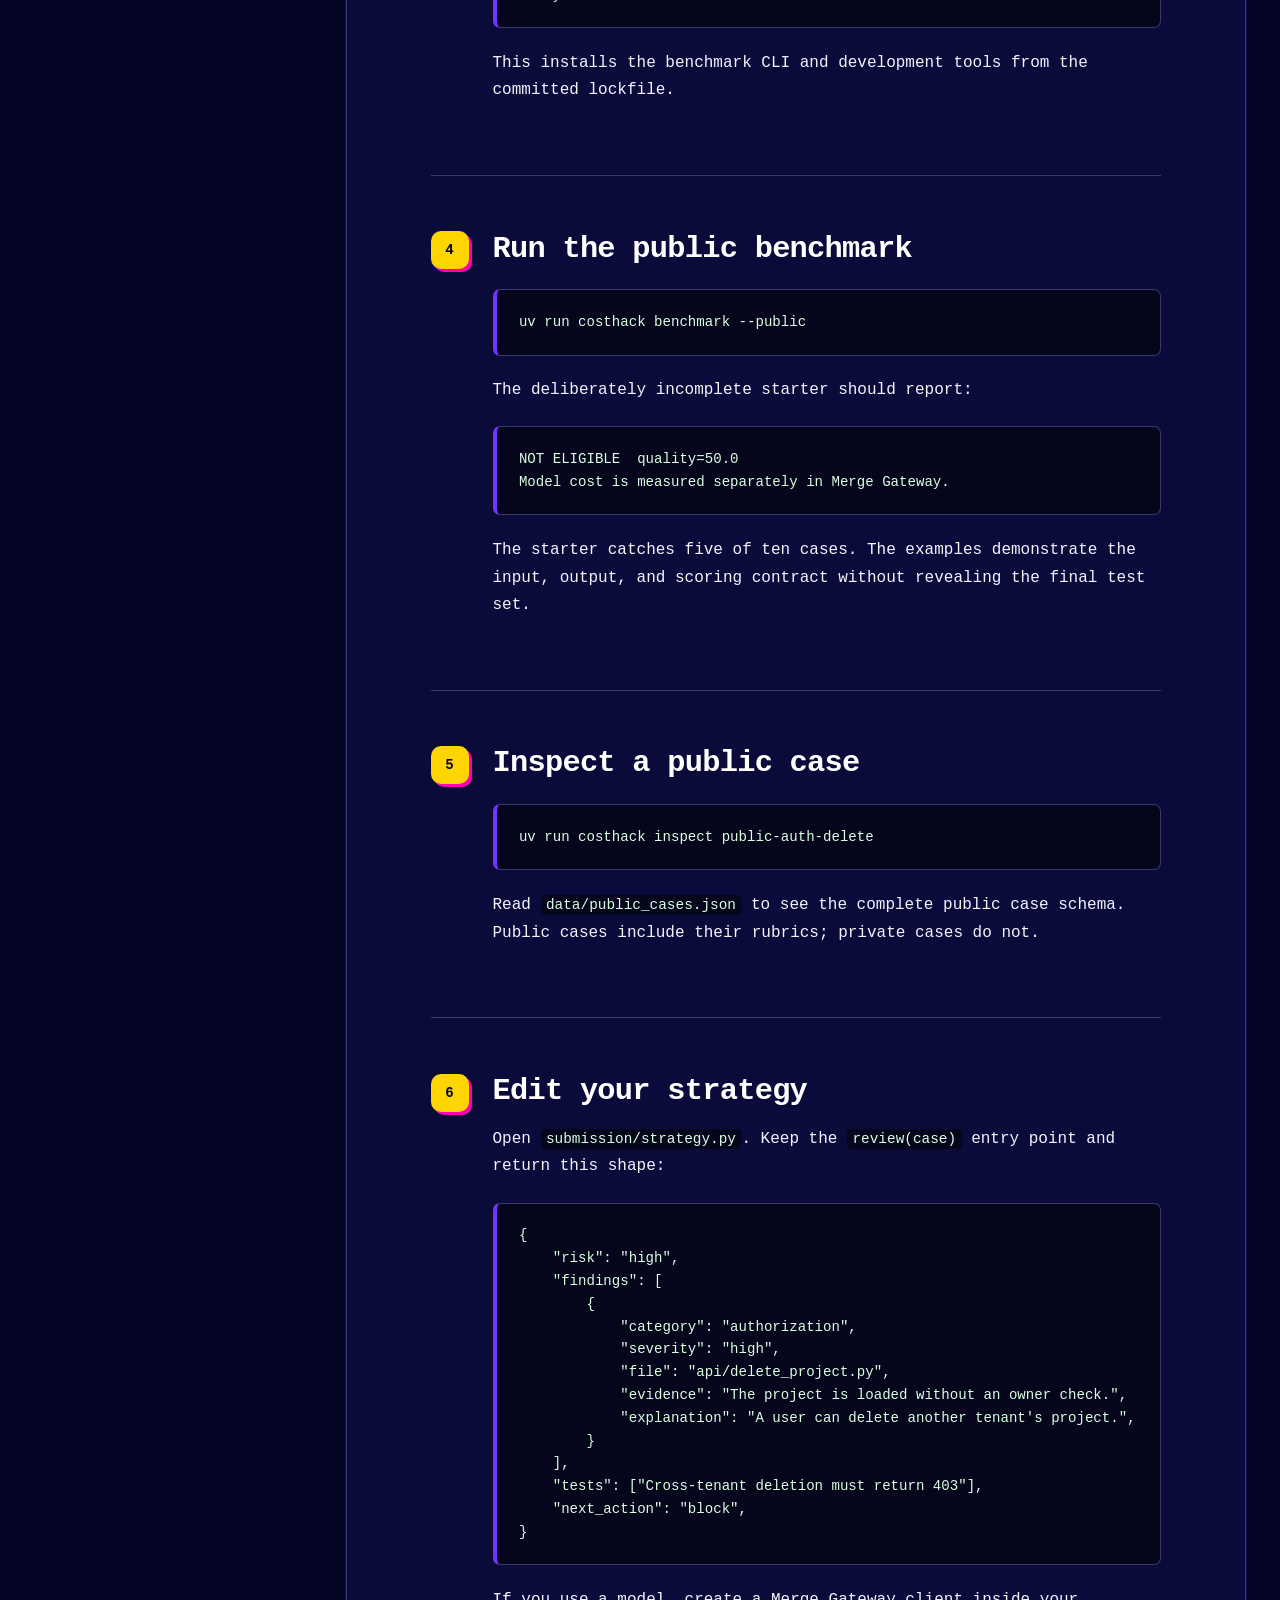
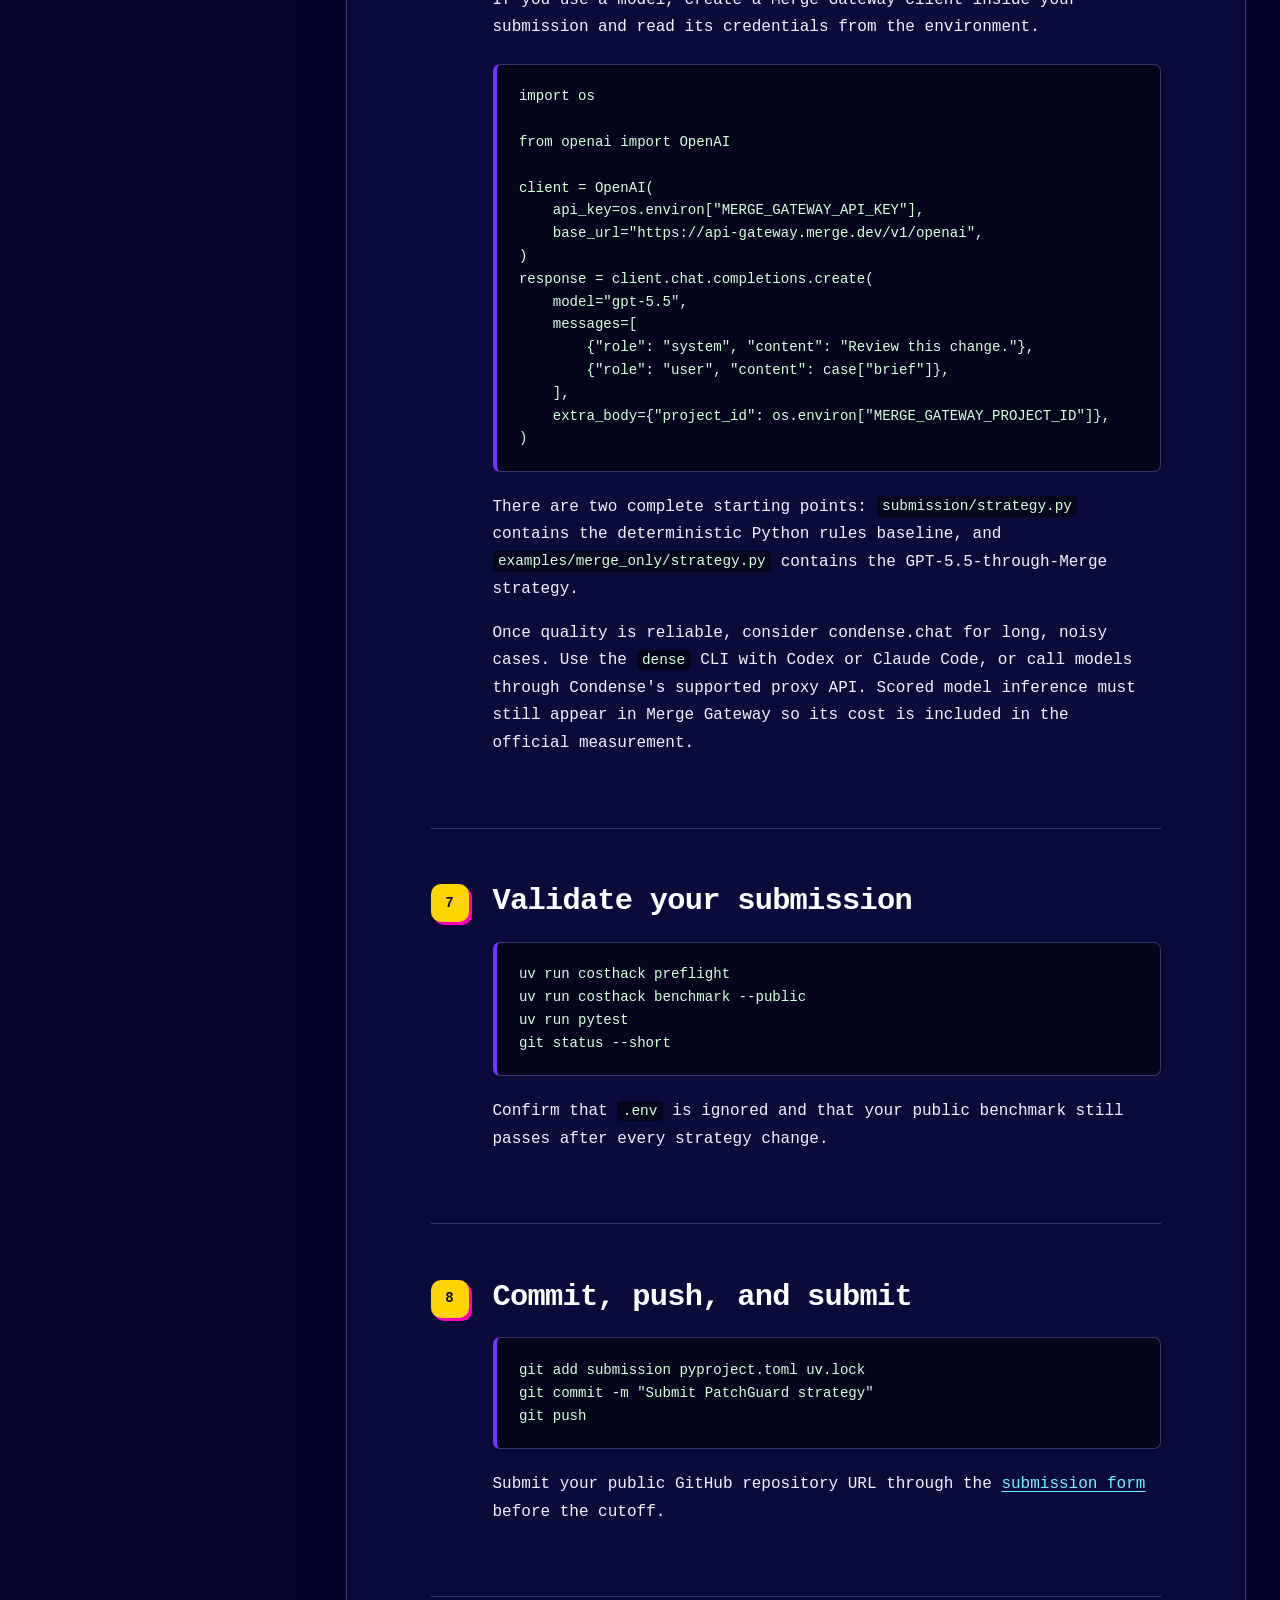
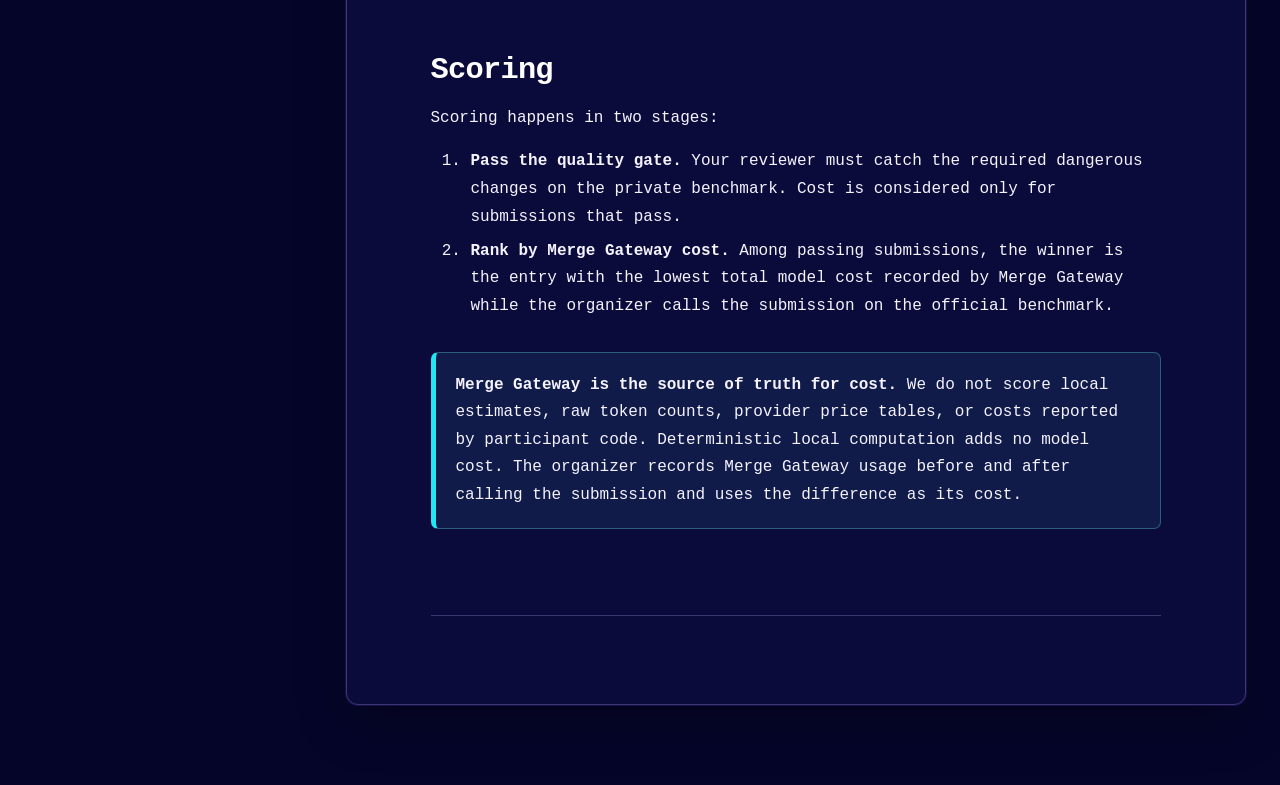
==== commit 30e9631a: "Move leaderboard to dedicated page" ====
--- a/site/index.html
+++ b/site/index.html
@@ -9,13 +9,13 @@
     />
     <title>The London AI Cost Hackathon</title>
     <link rel="stylesheet" href="styles.css" />
-    <script src="leaderboard.js" defer></script>
   </head>
   <body>
     <a class="skip-link" href="#content">Skip to content</a>
 
     <header class="site-header">
       <nav aria-label="External links">
+        <a href="leaderboard.html">Leaderboard</a>
         <a href="https://github.com/kaashif/ai-cost-hack">GitHub</a>
         <a href="https://luma.com/i29x7bkv">Event</a>
       </nav>
@@ -25,7 +25,7 @@
       <aside class="sidebar">
         <nav aria-label="Guide sections">
           <a href="#overview">Overview</a>
-          <a href="#leaderboard">Leaderboard</a>
+          <a href="leaderboard.html">Leaderboard</a>
           <a href="#accounts">1. Sponsor accounts</a>
           <a href="#prerequisites">2. Prerequisites</a>
           <a href="#clone">3. Fork and clone</a>
@@ -67,40 +67,13 @@
             nothing.
           </div>
 
-          <section id="leaderboard">
-            <div class="section-heading">
-              <div>
-                <p class="eyebrow">Official results</p>
-                <h2>Leaderboard</h2>
-              </div>
-              <p class="leaderboard-updated" id="leaderboard-updated">
-                Waiting for judged submissions
-              </p>
-            </div>
-            <p>
-              Entries must pass the private quality gate. Eligible entries are ranked by
-              total model cost recorded by Merge Gateway—the lower, the better.
-            </p>
-            <div class="leaderboard-frame">
-              <table class="leaderboard-table">
-                <thead>
-                  <tr>
-                    <th scope="col">Rank</th>
-                    <th scope="col">Team</th>
-                    <th scope="col">Quality</th>
-                    <th scope="col">Cost</th>
-                  </tr>
-                </thead>
-                <tbody id="leaderboard-body">
-                  <tr>
-                    <td class="leaderboard-empty" colspan="4">
-                      Results will appear here after judging.
-                    </td>
-                  </tr>
-                </tbody>
-              </table>
-            </div>
-          </section>
+          <div class="leaderboard-promo">
+            <div>
+              <p class="eyebrow">Official results</p>
+              <strong>See who built the lowest-cost qualifying reviewer.</strong>
+            </div>
+            <a href="leaderboard.html">View leaderboard →</a>
+          </div>
 
           <section id="overview">
             <h2>What you are building</h2>
--- a/site/styles.css
+++ b/site/styles.css
@@ -295,16 +295,75 @@
   margin-top: 0;
 }
 
-.section-heading {
+.leaderboard-promo {
+  display: flex;
+  align-items: center;
+  justify-content: space-between;
+  gap: 1.25rem;
+  margin: 2rem 0 0.5rem;
+  padding: 1.15rem 1.25rem;
+  background: var(--surface-soft);
+  border: 1px solid var(--line);
+  border-left: 5px solid var(--yellow);
+  border-radius: 7px;
+}
+
+.leaderboard-promo .eyebrow {
+  margin-bottom: 0.2rem;
+}
+
+.leaderboard-promo a {
+  flex: 0 0 auto;
+  padding: 0.65rem 0.85rem;
+  color: var(--canvas);
+  background: var(--yellow);
+  border-radius: 6px;
+  font-size: 0.84rem;
+  font-weight: 800;
+  text-decoration: none;
+}
+
+.leaderboard-promo a:hover,
+.leaderboard-promo a:focus-visible {
+  color: var(--canvas);
+  background: white;
+}
+
+.leaderboard-page {
+  width: min(100% - 3rem, 1080px);
+  margin: 0 auto;
+  padding: 3.5rem 0 6rem;
+}
+
+.back-link {
+  display: inline-block;
+  margin-bottom: 1.25rem;
+  font-size: 0.88rem;
+  font-weight: 700;
+  text-decoration: none;
+}
+
+.leaderboard-card {
+  padding: clamp(2rem, 6vw, 5rem);
+  background: var(--surface);
+  border: 1px solid var(--line);
+  border-radius: 12px;
+  box-shadow: var(--shadow);
+}
+
+.leaderboard-card h1 {
+  margin-bottom: 0;
+}
+
+.leaderboard-card .lead {
+  margin-top: 1.5rem;
+}
+
+.leaderboard-hero {
   display: flex;
   align-items: end;
   justify-content: space-between;
-  gap: 1.5rem;
-  margin-bottom: 1rem;
-}
-
-.section-heading h2 {
-  margin-bottom: 0;
+  gap: 2rem;
 }
 
 .eyebrow {
@@ -391,6 +450,13 @@
   padding-block: 2rem !important;
   color: var(--muted);
   text-align: center !important;
+}
+
+.leaderboard-method {
+  max-width: 72ch;
+  margin: 1.5rem 0 0;
+  color: var(--muted);
+  font-size: 0.78rem;
 }
 
 .note,
@@ -528,10 +594,29 @@
     text-align: left;
   }
 
-  .section-heading {
+  .leaderboard-promo {
     align-items: flex-start;
     flex-direction: column;
-    gap: 0.5rem;
+  }
+
+  .leaderboard-page {
+    width: min(100% - 1.25rem, 760px);
+    padding-top: 1.25rem;
+  }
+
+  .leaderboard-card {
+    padding: 2.25rem 1.35rem;
+    border-radius: 8px;
+  }
+
+  .leaderboard-card h1 {
+    font-size: 2.65rem;
+  }
+
+  .leaderboard-hero {
+    align-items: flex-start;
+    flex-direction: column;
+    gap: 0.75rem;
   }
 
   .leaderboard-updated {
